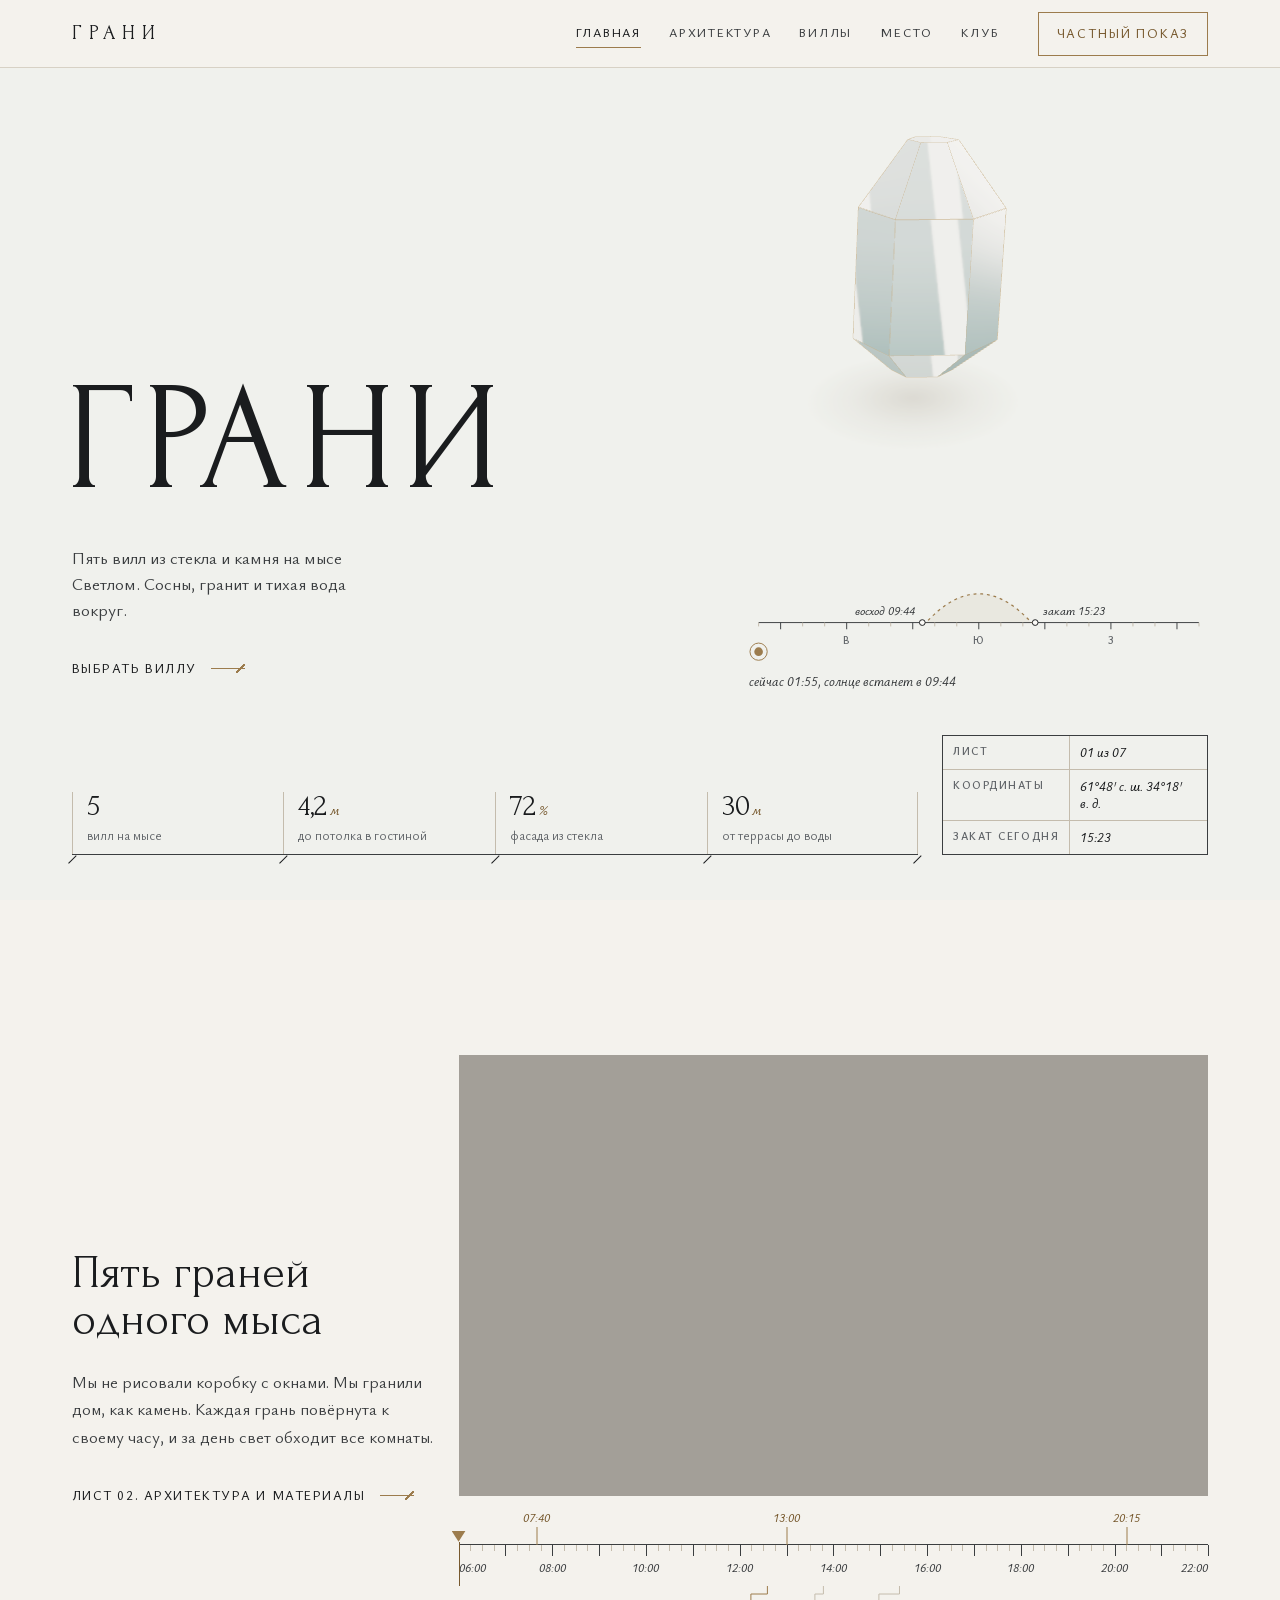
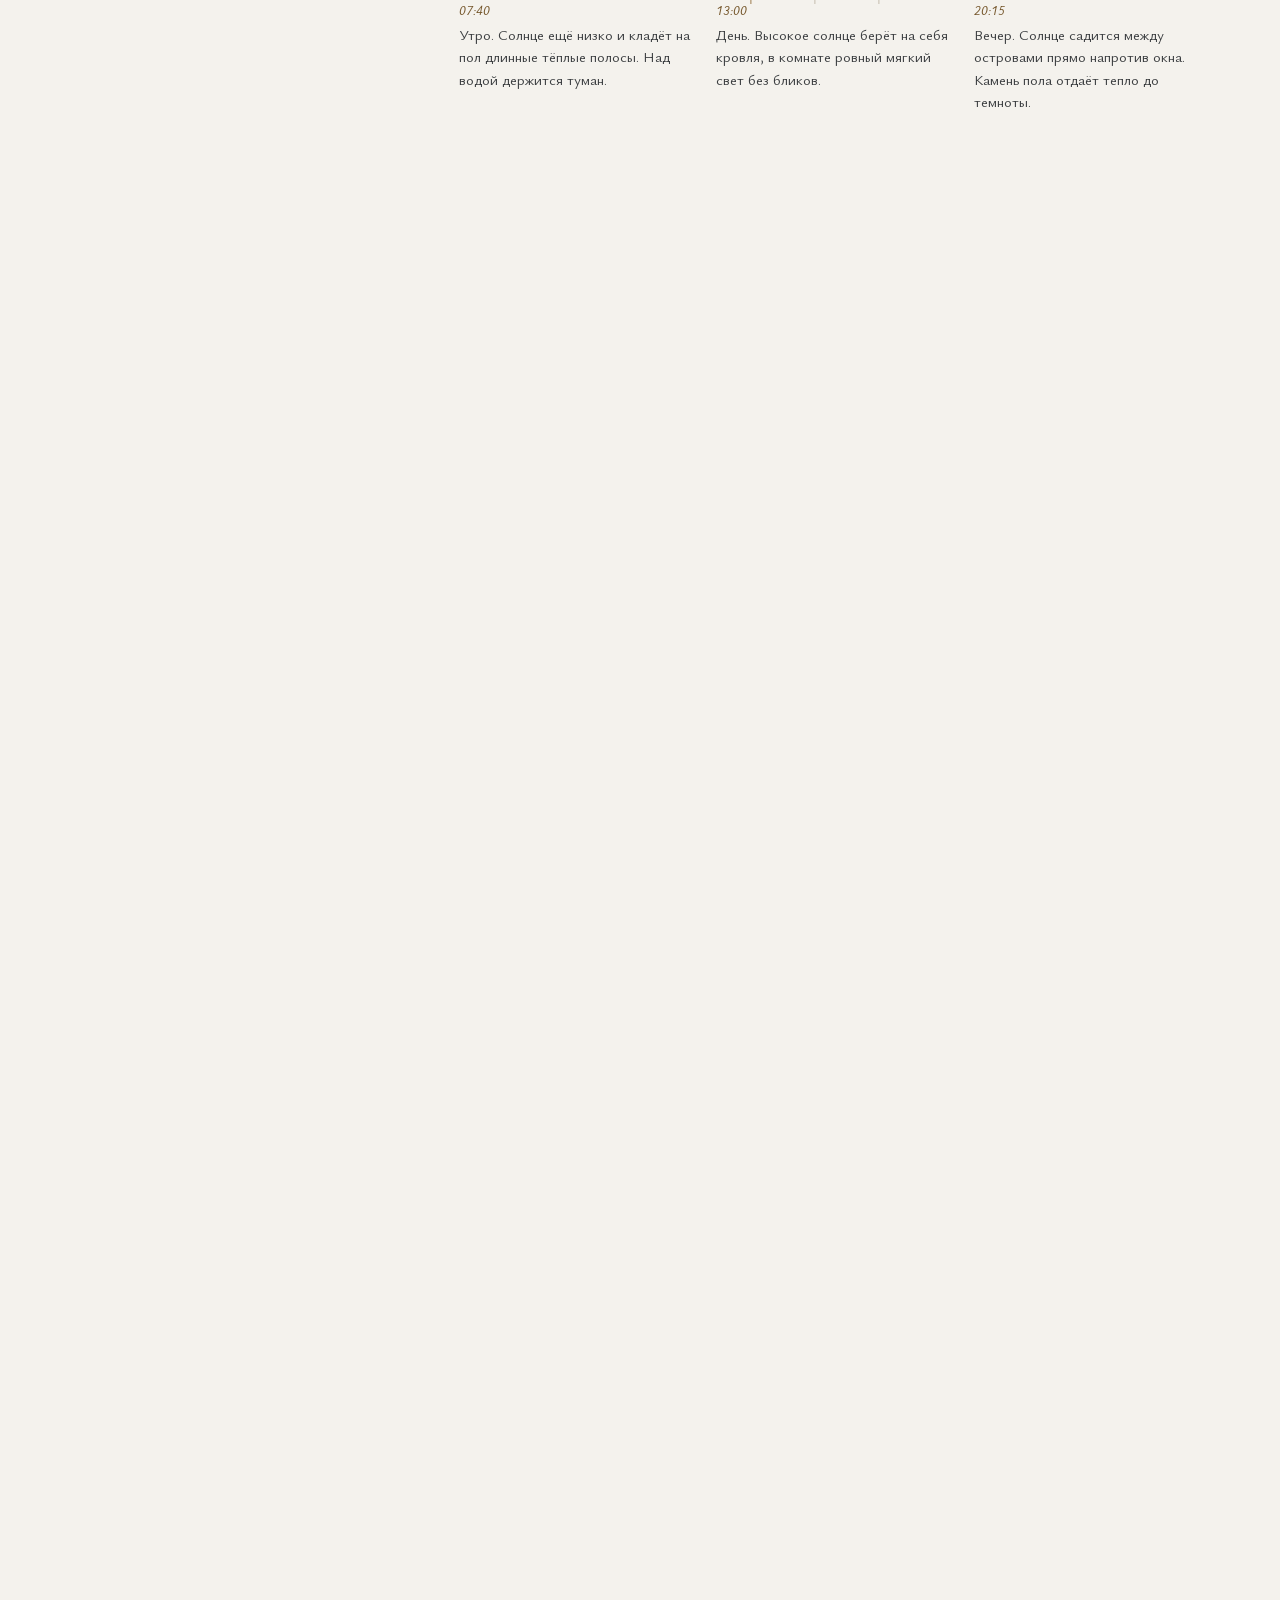
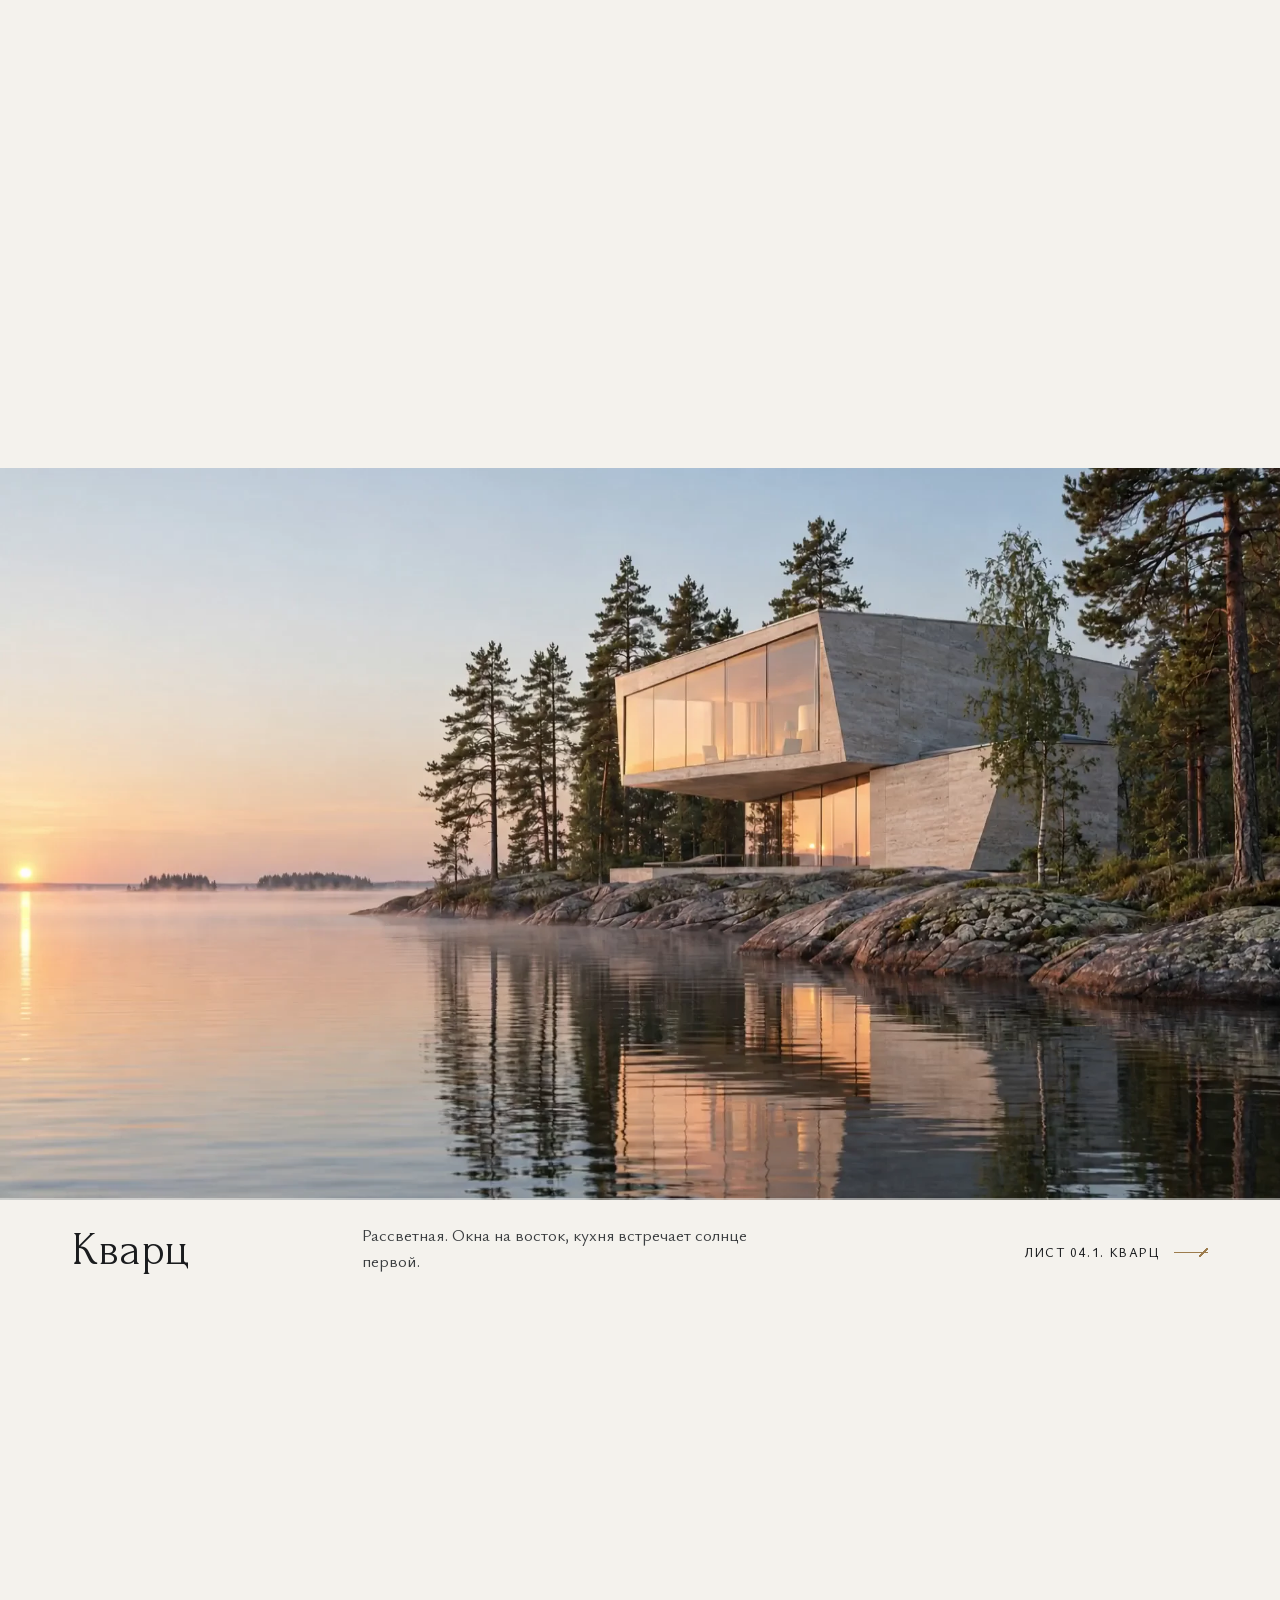
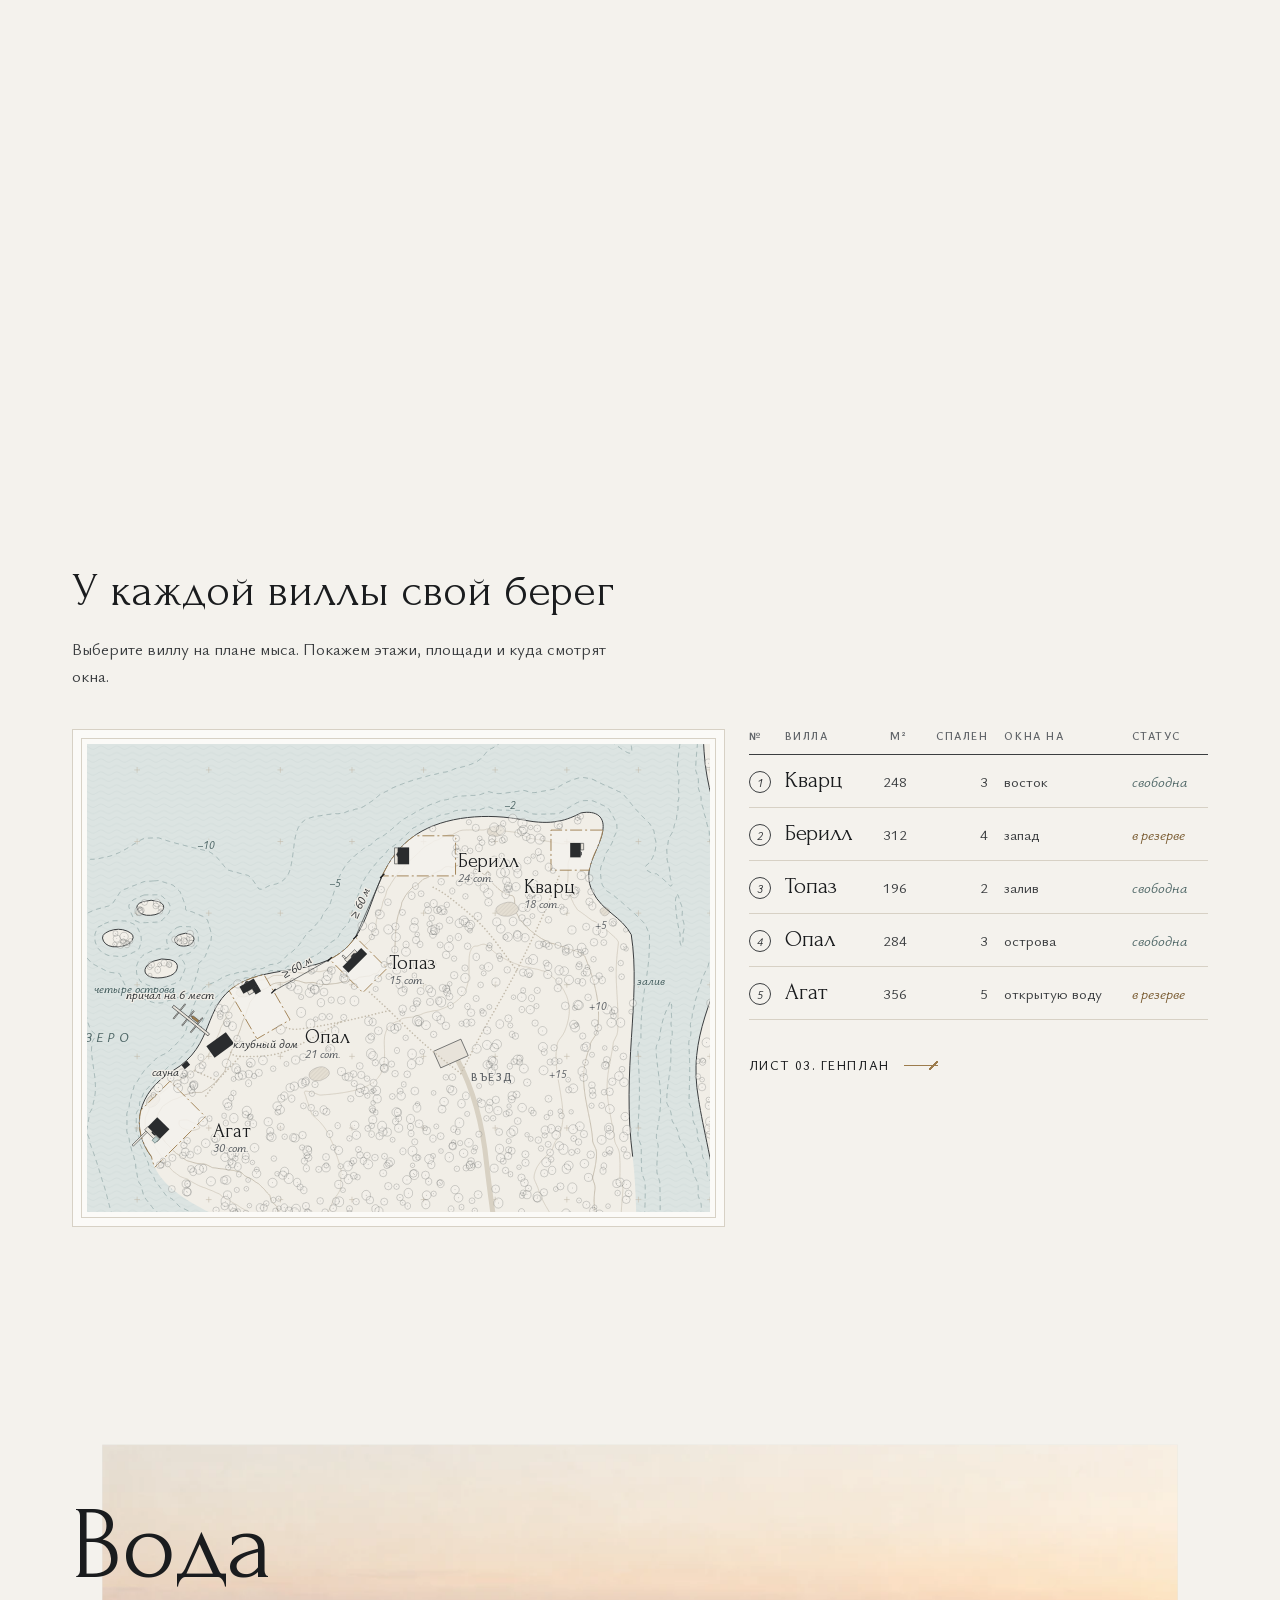
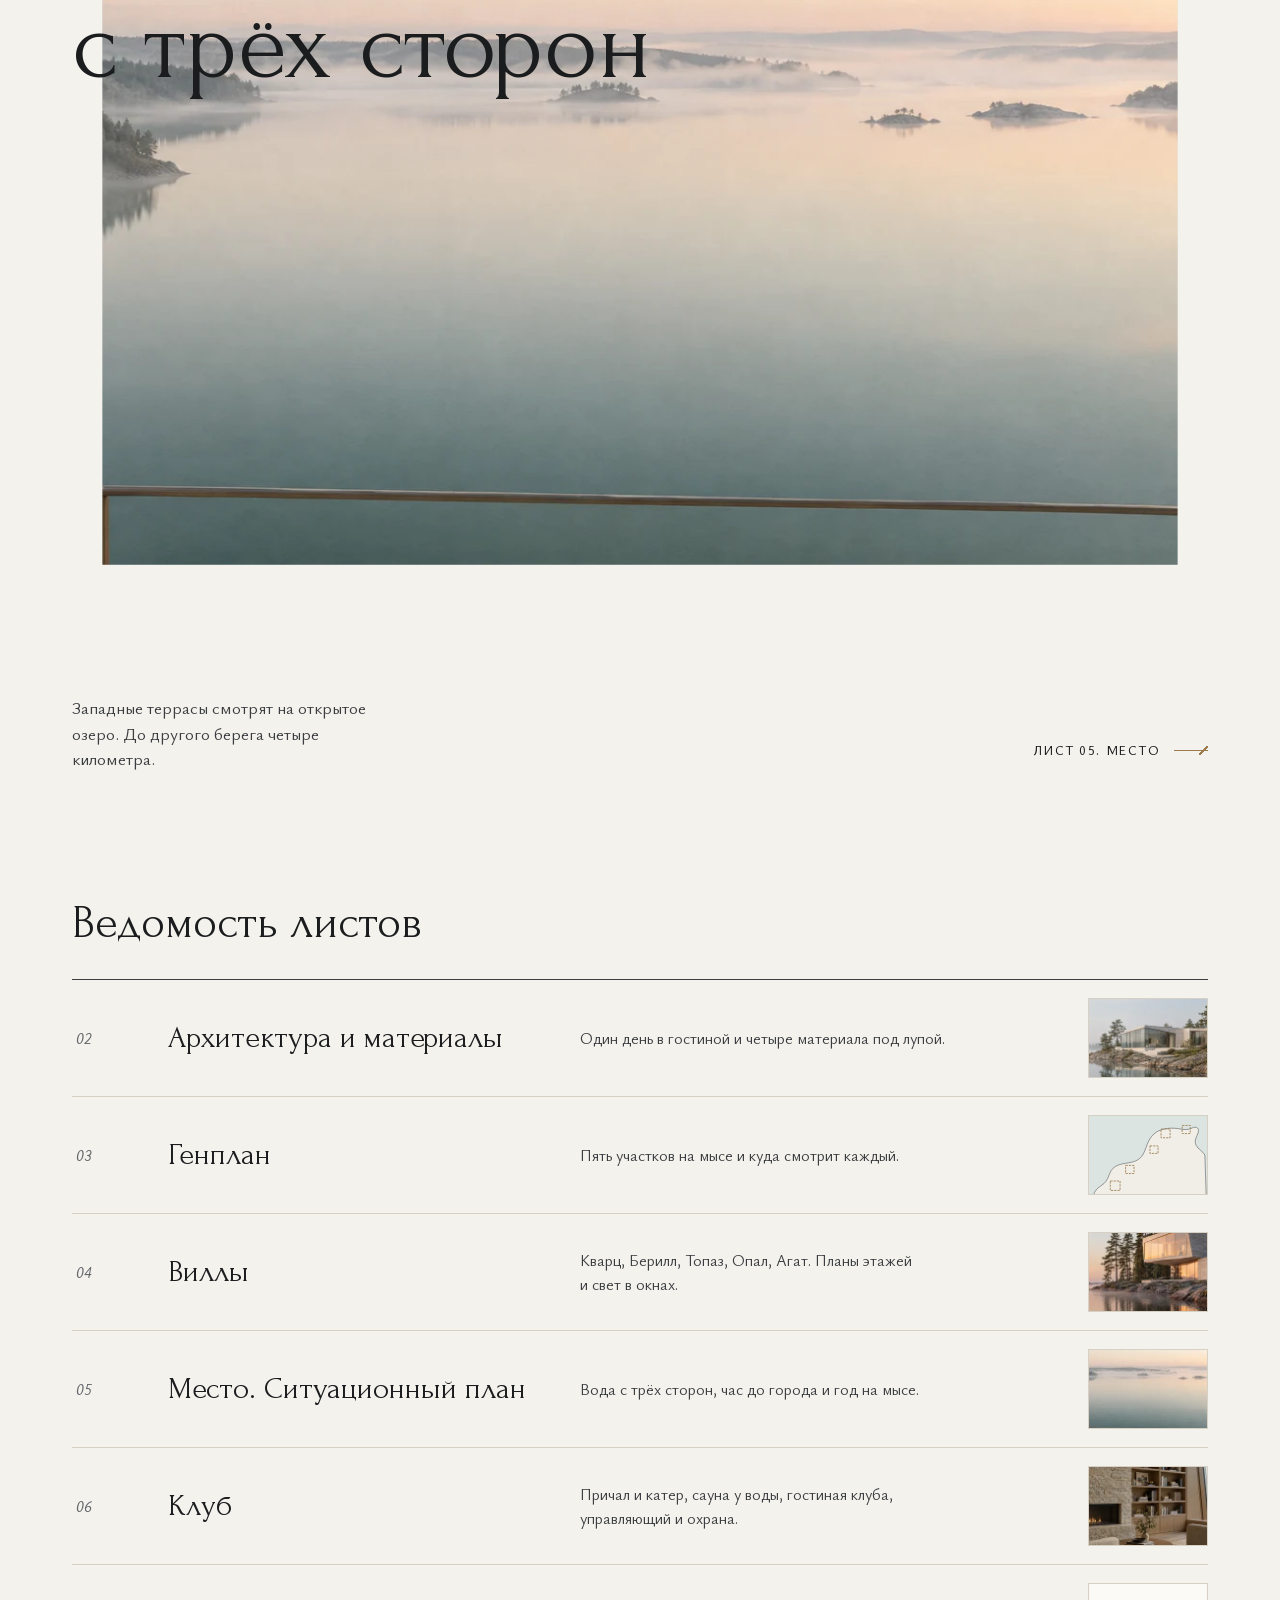
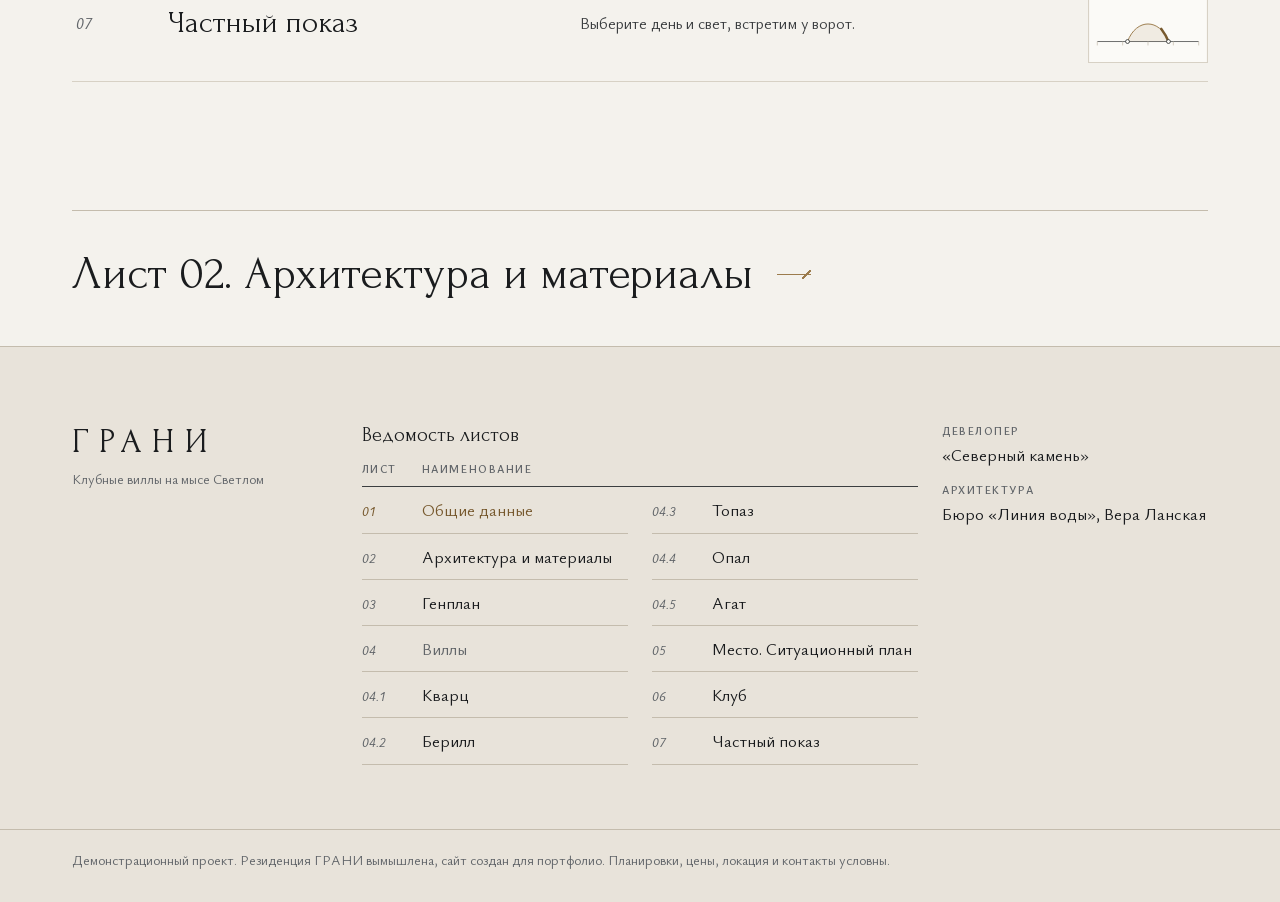
==== index.html @ 64ecadc9 "ГРАНИ v2: демо-сайт для портфолио Co-Authored-By: Claude Opus 5.5 <noreply@anthropic.com>" ====
<!doctype html>
<html lang="ru">
<head>
<meta charset="utf-8">
<meta name="viewport" content="width=device-width, initial-scale=1">
<title>ГРАНИ · клубные виллы у воды</title>
<meta name="description" content="ГРАНИ. Пять вилл из стекла и камня на мысе Светлом. Демо-проект для портфолио.">
<meta name="theme-color" content="#F4F2ED">
<link rel="icon" href="data:image/svg+xml,%3Csvg xmlns='http://www.w3.org/2000/svg' viewBox='0 0 32 32'%3E%3Crect width='32' height='32' fill='%23F4F2ED'/%3E%3Cpath d='M16 4 27 12 23 27H9L5 12z' fill='none' stroke='%239C7C4D' stroke-width='1.6'/%3E%3Cpath d='M5 12h22M16 4 12 12l4 15 4-15z' fill='none' stroke='%239C7C4D' stroke-width='1'/%3E%3C/svg%3E">
<link rel="preload" href="assets/fonts/forum-cyr.woff2" as="font" type="font/woff2" crossorigin>
<link rel="preload" href="assets/fonts/ysabeau-cyr.woff2" as="font" type="font/woff2" crossorigin>
<link rel="stylesheet" href="assets/css/base.css">
<link rel="stylesheet" href="assets/css/pages/villy-genplan.css">
<link rel="stylesheet" href="assets/css/pages/glavnaya.css">
<link rel="stylesheet" href="assets/css/pages/svet.css">
<script src="assets/js/head.js"></script>
<script type="importmap">{"imports":{"three":"./assets/js/three.module.min.js"}}</script>
</head>
<body data-page="glavnaya">

<div class="veil" aria-hidden="true"><div class="veil__word"><span>Г</span><span>Р</span><span>А</span><span>Н</span><span>И</span></div><div class="veil__bar"><i></i></div></div>

<canvas id="gem" class="gem" aria-hidden="true"></canvas>
<header class="hdr">
  <a class="hdr__logo" href="index.html" aria-label="ГРАНИ, на главную">ГРАНИ</a>
  <nav class="hdr__nav" aria-label="Разделы">
    <a href="index.html" aria-current="page">Главная<i class="hdr__mark" aria-hidden="true"></i></a>
    <a href="arhitektura.html">Архитектура</a>
    <a href="villy.html">Виллы</a>
    <a href="mesto.html">Место</a>
    <a href="klub.html">Клуб</a>
  </nav>
  <a class="btn btn--line hdr__cta" href="pokaz.html">Частный показ</a>
  <button class="hdr__burger" id="burger" type="button" aria-label="Открыть меню" aria-expanded="false" aria-controls="curtain"><i></i><i></i></button>
</header>

<div class="curtain" id="curtain" hidden>
  <nav aria-label="Листы альбома">
    <ol class="curtain__list">
      <li><a href="index.html" aria-current="page"><i>01</i>Главная</a></li>
      <li><a href="arhitektura.html"><i>02</i>Архитектура</a></li>
      <li><a href="villy.html"><i>03</i>Виллы</a>
        <div class="curtain__villas"><a href="villa.html?v=kvarc"><i>04.1</i>Кварц</a><a href="villa.html?v=berill"><i>04.2</i>Берилл</a><a href="villa.html?v=topaz"><i>04.3</i>Топаз</a><a href="villa.html?v=opal"><i>04.4</i>Опал</a><a href="villa.html?v=agat"><i>04.5</i>Агат</a></div>
      </li>
      <li><a href="mesto.html"><i>05</i>Место</a></li>
      <li><a href="klub.html"><i>06</i>Клуб</a></li>
      <li><a href="pokaz.html"><i>07</i>Частный показ</a></li>
    </ol>
  </nav>
  <p class="curtain__foot cap">Мыс Светлый · показы по записи</p>
</div>

<main id="top">
<!-- Экран 1. Живой первый экран (DIZAJN 3.1): «ГРАНИ», кристалл, дуга солнца на сегодня -->
<section class="hero" id="hero">
  <div class="wrap grid hero__grid">
    <div class="hero__text">
      <h1 class="brand hero__title"><span class="lm"><span>ГРАНИ</span></span></h1>
      <p class="lead hero__lead">Пять вилл из стекла и камня на мысе Светлом. Сосны, гранит и&nbsp;тихая вода вокруг.</p>
      <a class="tick-link hero__cta" href="villy.html">Выбрать виллу</a>
    </div>
    <!-- дуга солнца над мысом сегодня: по горизонтали азимут, точка солнца сейчас, раз в минуту -->
    <figure class="sunarc" id="sunArc">
      <svg class="sunarc__svg" id="sunArcSvg" viewBox="0 0 480 150" role="img" aria-labelledby="sunArcNow"></svg>
      <figcaption class="sunarc__now" id="sunArcNow">&nbsp;</figcaption>
    </figure>
  </div>
  <div class="wrap grid hero__foot">
    <dl class="chain hero__chain">
      <div><dt>вилл на мысе</dt><dd>5</dd></div>
      <div><dt>до потолка в гостиной</dt><dd>4,2<i>м</i></dd></div>
      <div><dt>фасада из стекла</dt><dd>72<i>%</i></dd></div>
      <div><dt>от террасы до воды</dt><dd>30<i>м</i></dd></div>
    </dl>
    <dl class="stamp"><div><dt>Лист</dt><dd>01 из 07</dd></div><div><dt>Координаты</dt><dd>61°48′ с.&nbsp;ш. 34°18′ в.&nbsp;д.</dd></div><div><dt>Закат сегодня</dt><dd id="stampSet">&nbsp;</dd></div></dl>
  </div>
</section>

<!-- Экран 2. Свет по часам: одна гостиная в трёх светах, час идёт по прокрутке (на телефоне шкалу тянут пальцем) -->
<section class="light" id="svet">
  <div class="light__pin">
    <div class="wrap grid light__grid">
      <div class="light__head">
        <h2 class="d2">Пять граней одного мыса</h2>
        <p class="txt">Мы не рисовали коробку с окнами. Мы гранили дом, как камень. Каждая грань повёрнута к своему часу, и за день свет обходит все комнаты.</p>
        <a class="tick-link light__link" href="arhitektura.html">Лист 02. Архитектура и материалы</a>
      </div>
      <div class="light__stage">
        <div class="light__frame" id="lFrame">
          <picture><source media="(max-width: 760px)" srcset="assets/img/arhitektura/time-utro-m.webp" width="880" height="1100"><img src="assets/img/arhitektura/time-utro.webp" width="1920" height="1270" alt="Гостиная со стеклом во всю стену, за окном озеро и острова" loading="lazy" decoding="async"></picture>
          <picture><source media="(max-width: 760px)" srcset="assets/img/arhitektura/time-den-m.webp" width="880" height="1100"><img id="lDen" src="assets/img/arhitektura/time-den.webp" width="1920" height="1270" alt="" loading="lazy" decoding="async"></picture>
          <picture><source media="(max-width: 760px)" srcset="assets/img/arhitektura/time-vecher-m.webp" width="880" height="1100"><img id="lVecher" src="assets/img/arhitektura/time-vecher.webp" width="1920" height="1270" alt="" loading="lazy" decoding="async"></picture>
        </div>
        <div class="tl__scale light__scale" id="lScale">
          <div class="tl__ticks" id="lTicks" aria-hidden="true"></div>
          <div class="tl__thumb" id="lThumb" aria-label="Время суток" aria-valuemin="360" aria-valuemax="1320" aria-valuenow="460" aria-valuetext="07:40, утро"><i></i></div>
        </div>
        <svg class="light__leads" id="lLeads" aria-hidden="true"></svg>
        <ol class="light__hours" id="lHours" aria-label="Свет в течение дня">
          <li class="is-on"><b>07:40</b><span>Утро. Солнце ещё низко и&nbsp;кладёт на пол длинные тёплые полосы. Над водой держится туман.</span></li>
          <li><b>13:00</b><span>День. Высокое солнце берёт на себя кровля, в&nbsp;комнате ровный мягкий свет без бликов.</span></li>
          <li><b>20:15</b><span>Вечер. Солнце садится между островами прямо напротив окна. Камень пола отдаёт тепло до темноты.</span></li>
        </ol>
      </div>
    </div>
  </div>
</section>

<!-- Пролёт: с воды внутрь виллы «Кварц», видео перематывается прокруткой -->
<section class="fly" id="prolet">
  <div class="fly__pin">
    <div class="fly__frame">
      <video class="fly__video" id="flyV" muted playsinline preload="none" disablepictureinpicture aria-label="Вилла «Кварц» на рассвете. Камера подлетает с воды и входит в кухню-столовую" data-src="assets/video/prolet.mp4" data-src-m="assets/video/prolet-m.mp4" data-poster="assets/video/prolet-poster.webp" data-poster-m="assets/video/prolet-poster-m.webp"></video>
      <div class="fly__bar" aria-hidden="true"><i id="flyBar"></i></div>
    </div>
    <div class="wrap grid fly__cap">
      <h2 class="d2 fly__name">Кварц</h2>
      <p class="lead fly__line">Рассветная. Окна на&nbsp;восток, кухня встречает солнце первой.</p>
      <a class="tick-link fly__link" href="villa.html?v=kvarc">Лист 04.1. Кварц</a>
    </div>
  </div>
</section>

<!-- Экран 3. Генплан в лёгком режиме и экспликация вилл -->
<section class="sec wrap" id="genplan">
  <div class="sec__head">
    <h2 class="d2">У&nbsp;каждой виллы свой берег</h2>
    <p class="txt">Выберите виллу на плане мыса. Покажем этажи, площади и&nbsp;куда смотрят окна.</p>
  </div>
  <div class="grid gpl">
    <div class="gpl__map sheet"><svg id="gplSvg" aria-label="Генплан мыса Светлого"></svg></div>
    <div class="gpl__tbl">
      <table class="expl" id="expl">
        <thead><tr><th scope="col">№</th><th scope="col">Вилла</th><th scope="col" class="r">м²</th><th scope="col" class="r">Спален</th><th scope="col">Окна на</th><th scope="col">Статус</th></tr></thead>
        <tbody></tbody>
      </table>
      <a class="tick-link gpl__link" href="villy.html">Лист 03. Генплан</a>
    </div>
  </div>
</section>

<!-- Экран 4. Вода с трёх сторон: видео тумана из v1 со сценой открытия -->
<section class="view" id="voda">
  <div class="view__stage">
    <div class="view__media" id="viewMedia">
      <video id="mist" muted playsinline loop preload="none" data-poster="assets/img/view.webp" data-poster-m="assets/img/view-m.webp" data-src="assets/video/mist.mp4" data-src-m="assets/video/mist-m.mp4" aria-hidden="true"></video>
    </div>
    <div class="view__text wrap">
      <h2 class="view__title"><span class="lm"><span>Вода</span></span><span class="lm"><span>с&nbsp;трёх сторон</span></span></h2>
    </div>
  </div>
  <div class="wrap view__foot">
    <p class="lead">Западные террасы смотрят на открытое озеро. До другого берега четыре километра.</p>
    <a class="tick-link" href="mesto.html">Лист 05. Место</a>
  </div>
</section>

<!-- Экран 5. Ведомость листов крупно: строка и миниатюра ключевой картинки листа -->
<section class="sec wrap" id="listy">
  <h2 class="d2 listy__h">Ведомость листов</h2>
  <ol class="ledger">
    <li><a href="arhitektura.html"><i>02</i><span class="ledger__name">Архитектура и материалы</span><span class="ledger__line">Один день в гостиной и&nbsp;четыре материала под лупой.</span><img class="ledger__img" src="assets/img/glavnaya/list-02.webp" width="240" height="160" alt="" loading="lazy" decoding="async"></a></li>
    <li><a href="villy.html"><i>03</i><span class="ledger__name">Генплан</span><span class="ledger__line">Пять участков на мысе и&nbsp;куда смотрит каждый.</span>
      <svg class="ledger__img ledger__svg" viewBox="80 90 720 480" aria-hidden="true"><rect x="0" y="0" width="900" height="700" fill="#DCE4E2"/><path d="M800 640H120c-30-40-20-90 30-120 60-36 40-90 90-120 50-30 120-10 160-60 34-42 30-110 90-150 40-26 100-30 150-20 40 8 60 0 80-10 22-4 34 6 30 26-6 30-30 52-14 84 14 28 40 34 54 60L800 640z" fill="#F1EEE7" stroke="#3B3E40" stroke-width="3"/><g fill="none" stroke="#9C7C4D" stroke-width="5" stroke-dasharray="14 6"><rect x="650" y="148" width="50" height="50"/><rect x="520" y="170" width="56" height="54"/><rect x="452" y="274" width="50" height="46"/><rect x="302" y="394" width="52" height="50"/><rect x="208" y="490" width="60" height="58"/></g></svg></a></li>
    <li><a href="villa.html?v=kvarc"><i>04</i><span class="ledger__name">Виллы</span><span class="ledger__line">Кварц, Берилл, Топаз, Опал, Агат. Планы этажей и&nbsp;свет в&nbsp;окнах.</span><img class="ledger__img" src="assets/img/glavnaya/list-04.webp" width="240" height="160" alt="" loading="lazy" decoding="async"></a></li>
    <li><a href="mesto.html"><i>05</i><span class="ledger__name">Место. Ситуационный план</span><span class="ledger__line">Вода с&nbsp;трёх сторон, час до города и&nbsp;год на мысе.</span><img class="ledger__img" src="assets/img/glavnaya/list-05.webp" width="240" height="160" alt="" loading="lazy" decoding="async"></a></li>
    <li><a href="klub.html"><i>06</i><span class="ledger__name">Клуб</span><span class="ledger__line">Причал и&nbsp;катер, сауна у&nbsp;воды, гостиная клуба, управляющий и&nbsp;охрана.</span><img class="ledger__img" src="assets/img/glavnaya/list-06.webp" width="240" height="160" alt="" loading="lazy" decoding="async"></a></li>
    <li><a href="pokaz.html"><i>07</i><span class="ledger__name">Частный показ</span><span class="ledger__line">Выберите день и&nbsp;свет, встретим у&nbsp;ворот.</span>
      <svg class="ledger__img ledger__svg" viewBox="0 0 240 160" aria-hidden="true"><rect width="240" height="160" fill="#FBFAF7"/><line x1="16" y1="118" x2="224" y2="118" stroke="#3B3E40" stroke-width="1.5"/><path d="M78 118C96 70 144 70 162 118" fill="rgba(156,124,77,.12)" stroke="#9C7C4D" stroke-width="2"/><path d="M147 92C153 100 158 108 162 118" fill="none" stroke="#77592E" stroke-width="5" stroke-linecap="round"/><g fill="#FBFAF7" stroke="#1A1C1E" stroke-width="1.5"><circle cx="78" cy="118" r="4"/><circle cx="162" cy="118" r="4"/></g><g stroke="#C4BCAD" stroke-width="1.5"><line x1="16" y1="118" x2="16" y2="126"/><line x1="68" y1="118" x2="68" y2="126"/><line x1="120" y1="118" x2="120" y2="126"/><line x1="172" y1="118" x2="172" y2="126"/><line x1="224" y1="118" x2="224" y2="126"/></g></svg></a></li>
  </ol>
</section>

<nav class="next wrap" aria-label="Следующий лист"><a href="arhitektura.html"><span class="d2">Лист 02. Архитектура и материалы</span></a></nav>
</main>

<footer class="foot">
  <div class="wrap grid foot__grid">
    <div class="foot__brand">
      <p class="foot__logo">ГРАНИ</p>
      <p class="cap">Клубные виллы на мысе Светлом</p>
    </div>
    <nav class="foot__vedom" aria-labelledby="vedom-h">
      <h2 class="foot__h" id="vedom-h">Ведомость листов</h2>
      <p class="vedom__head tech" aria-hidden="true"><span>Лист</span><span>Наименование</span></p>
      <ol class="vedom">
        <li><a href="index.html" aria-current="page"><i>01</i>Общие данные</a></li>
        <li><a href="arhitektura.html"><i>02</i>Архитектура и материалы</a></li>
        <li><a href="villy.html"><i>03</i>Генплан</a></li>
        <li class="vedom__grp"><span><i>04</i>Виллы</span></li>
        <li><a href="villa.html?v=kvarc"><i>04.1</i>Кварц</a></li>
        <li><a href="villa.html?v=berill"><i>04.2</i>Берилл</a></li>
        <li><a href="villa.html?v=topaz"><i>04.3</i>Топаз</a></li>
        <li><a href="villa.html?v=opal"><i>04.4</i>Опал</a></li>
        <li><a href="villa.html?v=agat"><i>04.5</i>Агат</a></li>
        <li><a href="mesto.html"><i>05</i>Место. Ситуационный план</a></li>
        <li><a href="klub.html"><i>06</i>Клуб</a></li>
        <li><a href="pokaz.html"><i>07</i>Частный показ</a></li>
      </ol>
    </nav>
    <dl class="foot__who">
      <div><dt>Девелопер</dt><dd>«Северный камень»</dd></div>
      <div><dt>Архитектура</dt><dd>Бюро «Линия воды», Вера Ланская</dd></div>
    </dl>
  </div>
  <p class="wrap foot__demo cap">Демонстрационный проект. Резиденция ГРАНИ вымышлена, сайт создан для портфолио. Планировки, цены, локация и контакты условны.</p>
</footer>

<script src="assets/js/gsap.min.js" defer></script>
<script src="assets/js/ScrollTrigger.min.js" defer></script>
<script src="assets/js/lenis.min.js" defer></script>
<script type="module" src="assets/js/pages/glavnaya.js"></script>
</body>
</html>
---- assets/css/base.css ----
/* ГРАНИ v2 — общая система всех страниц. Подключается первой, до стилей страницы.
   Разделы: 1 шрифты и токены · 2 база и сетка · 3 типографика · 4 детали чертежа ·
   5 кнопки и ссылки · 6 шапка · 7 шторка · 8 первый экран листа, разделы, заглушки ·
   9 следующий лист · 10 подвал · 11 прелоадер · 12 переход «Грань» · 13 телефон · 14 reduced-motion.
   Стили конкретной страницы живут в assets/css/pages/<страница>.css, сюда не кладутся. */

/* ---------- 1. шрифты и токены ---------- */
@font-face{font-family:"Forum";src:url(../fonts/forum-cyr.woff2) format("woff2");font-display:swap;unicode-range:U+0301,U+0400-045F,U+0490-0491,U+04B0-04B1,U+2116}
@font-face{font-family:"Forum";src:url(../fonts/forum-lat.woff2) format("woff2");font-display:swap;unicode-range:U+0000-00FF,U+0131,U+0152-0153,U+02BB-02BC,U+02C6,U+02DA,U+02DC,U+0304,U+0308,U+0329,U+2000-206F,U+20AC,U+2122,U+2191,U+2193,U+2212,U+2215,U+FEFF,U+FFFD}
@font-face{font-family:"Ysabeau";src:url(../fonts/ysabeau-cyr.woff2) format("woff2");font-weight:300 700;font-display:swap;unicode-range:U+0301,U+0400-045F,U+0490-0491,U+04B0-04B1,U+2116}
@font-face{font-family:"Ysabeau";src:url(../fonts/ysabeau-lat.woff2) format("woff2");font-weight:300 700;font-display:swap;unicode-range:U+0000-00FF,U+0131,U+0152-0153,U+02BB-02BC,U+02C6,U+02DA,U+02DC,U+0304,U+0308,U+0329,U+2000-206F,U+20AC,U+2122,U+2191,U+2193,U+2212,U+2215,U+FEFF,U+FFFD}
@font-face{font-family:"Ysabeau";font-style:italic;src:url(../fonts/ysabeau-it-cyr.woff2) format("woff2");font-weight:300 700;font-display:swap;unicode-range:U+0301,U+0400-045F,U+0490-0491,U+04B0-04B1,U+2116}
@font-face{font-family:"Ysabeau";font-style:italic;src:url(../fonts/ysabeau-it-lat.woff2) format("woff2");font-weight:300 700;font-display:swap;unicode-range:U+0000-00FF,U+0131,U+0152-0153,U+2000-206F,U+2212,U+FEFF,U+FFFD}

:root{
  /* палитра v1 */
  --bg:#F4F2ED; --surface:#FBFAF7; --sand:#E8E3DA; --line:#D7D1C5; --line-2:#C4BCAD;
  --ink:#1A1C1E; --ink-2:#3B3E40; --muted:#62666A;
  --bronze:#9C7C4D; --bronze-ink:#77592E; --glass:#8FA6A6; --glass-ink:#4F6767;
  /* добавлено в v2 (DIZAJN 2.5) */
  --water:#DCE4E2; --water-2:#CBD8D5; --hatch-bg:#E4DED2; --poche:#2A2C2E;
  --furn:rgba(59,62,64,.42); --sel:rgba(156,124,77,.14); --pool:#BFD0CE;
  --ff-d:"Forum",Georgia,serif;
  --ff-t:"Ysabeau","Gill Sans",Optima,sans-serif;
  /* сетка (DIZAJN 2.3): 12 колонок, на телефоне 4 */
  --gut:clamp(20px,5.6vw,96px); --gap:24px; --max:1360px; --cols:12;
  --hdr:68px;
  --sec:clamp(120px,10vw,160px);
  /* движение (DIZAJN 2.7) */
  --ease-out:cubic-bezier(.16,1,.3,1); --ease-io:cubic-bezier(.65,0,.25,1);
  color-scheme:light;
}

/* ---------- 2. база и сетка ---------- */
*,*::before,*::after{box-sizing:border-box}
html{-webkit-text-size-adjust:100%;scrollbar-color:var(--line-2) var(--bg);font-synthesis:none}
html.lenis,html.lenis body{height:auto}
.lenis.lenis-smooth{scroll-behavior:auto!important}
.lenis.lenis-smooth [data-lenis-prevent]{overscroll-behavior:contain}
.lenis.lenis-stopped{overflow:hidden}
body{margin:0;background:var(--bg);color:var(--ink);font:400 17px/1.6 var(--ff-t);-webkit-font-smoothing:antialiased}
img,video,svg,canvas{display:block;max-width:100%}
img{height:auto}
a{color:inherit;text-decoration:none}
p,h1,h2,h3,h4,figure,dl,dd,ol,ul{margin:0}
h1,h2,h3,h4{font-weight:400}
ol,ul{padding:0;list-style:none}
button,input,select,textarea{font:inherit;color:inherit}
::selection{background:var(--bronze);color:var(--surface)}
:focus-visible{outline:1.5px solid var(--bronze);outline-offset:4px}
[hidden]{display:none!important}
.vh{position:absolute!important;width:1px;height:1px;overflow:hidden;clip-path:inset(50%);white-space:nowrap}
main{position:relative;z-index:1;display:block;padding-top:var(--hdr)}

.wrap{width:100%;max-width:calc(var(--max) + var(--gut)*2);margin-inline:auto;padding-inline:var(--gut)}
.grid{display:grid;grid-template-columns:repeat(var(--cols),minmax(0,1fr));column-gap:var(--gap)}

/* ---------- 3. типографика (DIZAJN 2.4) ----------
   Forum только заголовки и одиночные крупные числа. Столбцы цифр только Ysabeau.
   Капс (.tech, .btn) только в штампе, осях, меню, кнопках и шапках таблиц. */
.brand{font:400 clamp(4.5rem,12vw,11rem)/.82 var(--ff-d);letter-spacing:.06em;margin-left:-.04em}
.d1{font:400 clamp(3.4rem,7.4vw,7.25rem)/.88 var(--ff-d);letter-spacing:.015em;text-wrap:balance}
.d2{font:400 clamp(2.2rem,3.6vw,3.6rem)/1.02 var(--ff-d);text-wrap:balance}
.d3{font:400 clamp(1.45rem,1.9vw,1.9rem)/1.08 var(--ff-d)}
.num{font:400 clamp(2.6rem,3.8vw,3.6rem)/1 var(--ff-d)}
.num i,.unit{font:italic 500 max(.4em,12px)/1 var(--ff-t);color:var(--bronze-ink);margin-left:.18em}
.lead{font-size:clamp(1.08rem,1.25vw,1.22rem);line-height:1.5;color:var(--ink-2);max-width:36ch}
.txt{font-size:17px;line-height:1.6;color:var(--ink-2);max-width:60ch}
.cap{font-size:14px;line-height:1.45;color:var(--muted)}
.ann{font:italic 500 12px/1.2 var(--ff-t);letter-spacing:.02em;color:var(--ink-2)}
.tech{font:600 11px/1.3 var(--ff-t);letter-spacing:.14em;text-transform:uppercase;color:var(--muted)}
.lm{display:block;overflow:hidden;padding-bottom:.06em}
.lm>span{display:block}
/* статус виллы: черта 22px и курсив (DIZAJN 3.4) */
.status{display:inline-flex;align-items:center;gap:10px;font:italic 500 .95rem/1.2 var(--ff-t);color:var(--glass-ink)}
.status::before{content:"";width:22px;height:1px;background:currentColor}
.status--res{color:var(--bronze-ink)}

/* ---------- 4. детали чертежа (DIZAJN 2.2) ---------- */

/* Штамп, основная надпись листа: <dl class="stamp"><div><dt>Лист</dt><dd>02 из 07</dd></div>…</dl>
   Не больше трёх строк. Ключ техкапсом 11px, значение курсивом 13px. */
.stamp{display:grid;grid-template-columns:auto 1fr;border:1px solid var(--ink-2);min-width:0;align-self:end}
.stamp>div{display:contents}
.stamp dt,.stamp dd{padding:8px 10px;border-bottom:1px solid var(--line-2);min-width:0}
.stamp dt{font:600 11px/1.3 var(--ff-t);letter-spacing:.14em;text-transform:uppercase;color:var(--muted);border-right:1px solid var(--line-2);white-space:nowrap}
.stamp dd{font:italic 500 13px/1.3 var(--ff-t);color:var(--ink)}
.stamp>div:last-child>dt,.stamp>div:last-child>dd{border-bottom:0}

/* Засечка: косой штрих 45°, 11px, толщина 1.3px. Отдельно: <i class="tick"></i> */
.tick{display:inline-block;width:11px;height:1.3px;background:var(--ink);transform:rotate(-45deg);vertical-align:middle}

/* Размерная цепочка: линия 1px, засечки на каждой границе, цифры над линией,
   выносные линии 0.5px. <dl class="chain"><div><dt>площадь</dt><dd>248<i>м²</i></dd></div>…</dl>
   dt идёт первым по правилам HTML, наверх цифру ставит column-reverse. */
.chain{display:grid;grid-auto-flow:column;grid-auto-columns:minmax(0,1fr);border-bottom:1px solid var(--ink-2);position:relative}
.chain>div{position:relative;display:flex;flex-direction:column-reverse;justify-content:flex-end;padding:0 10px 10px 14px;border-left:.5px solid var(--line-2)}
.chain>div:last-child{border-right:.5px solid var(--line-2)}
.chain>div::before,.chain>div:last-child::after{content:"";position:absolute;bottom:-6px;left:-6px;width:11px;height:1.3px;background:var(--ink);transform:rotate(-45deg)}
.chain>div:last-child::after{left:auto;right:-6px}
.chain dd{font:400 clamp(1.7rem,2.3vw,2.3rem)/1 var(--ff-d)}
.chain dd i{font:italic 500 max(.5em,12px) var(--ff-t);margin-left:.18em;color:var(--bronze-ink)}
.chain dt{font-size:13px;line-height:1.3;color:var(--muted);margin-top:6px}

/* Оси: кружок Ø18 с цифрой (по горизонтали) или буквой (по вертикали; без Ё З Й О Х Ч Щ Ъ Ы Ь).
   В HTML: <span class="axis">А</span>. В SVG-чертеже: линия .ax-line, кружок .ax-dot, подпись .ax-txt */
.axis{display:inline-grid;place-items:center;width:18px;height:18px;border:1px solid var(--ink-2);border-radius:50%;font:italic 500 11px/1 var(--ff-t);color:var(--ink-2);background:var(--surface)}
.ax-line{fill:none;stroke:var(--line-2);stroke-width:.8px;stroke-dasharray:12 3 2 3;vector-effect:non-scaling-stroke}
.ax-dot{fill:var(--surface);stroke:var(--ink-2);stroke-width:1px;vector-effect:non-scaling-stroke}
.ax-txt{font:italic 500 11px var(--ff-t);fill:var(--ink-2);text-anchor:middle;dominant-baseline:central}

/* Линейка масштаба: чёрные и белые отрезки, длина отрезка в --w (единицах шкалы),
   подпись на правом конце из data-v. Пример 0–1–2–5 м:
   <div class="scale"><span class="scale__bar"><i style="--w:1" data-v="1"></i><i style="--w:1" data-v="2"></i><i style="--w:3" data-v="5 м"></i></span></div>
   Ширину всей линейки ставит чертёж (style="width:…px"), чтобы масштаб был правдой. */
.scale{display:inline-block;width:160px;padding-bottom:16px;font:italic 500 11px/1 var(--ff-t);color:var(--ink-2)}
.scale__bar{position:relative;display:flex;height:5px;border:1px solid var(--ink)}
.scale__bar::before{content:"0";position:absolute;left:0;top:calc(100% + 4px);transform:translateX(-50%)}
.scale__bar i{position:relative;flex:var(--w,1) 1 0}
.scale__bar i:nth-child(odd){background:var(--ink)}
.scale__bar i::after{content:attr(data-v);position:absolute;right:0;top:calc(100% + 5px);transform:translateX(50%);white-space:nowrap}

/* Север: залитая стрелка 8×14 и «С». Поворот виллы в --rot. <span class="north" style="--rot:12deg">С</span> */
.north{display:inline-flex;flex-direction:column;align-items:center;gap:3px;font:600 11px/1 var(--ff-t);letter-spacing:.14em;color:var(--ink-2)}
.north::before{content:"";width:8px;height:14px;background:var(--ink);clip-path:polygon(50% 0,100% 100%,50% 78%,0 100%);transform:rotate(var(--rot,0deg))}

/* Выноска: точка Ø5, линия под 45°, полка, текст над полкой. Ставится в точку объекта
   (left/top в процентах кадра). .leader--l уводит текст влево.
   <span class="leader" style="left:40%;top:52%"><span class="leader__t">травертин 40 мм</span></span> */
.leader{position:absolute;width:0;height:0;pointer-events:none;--len:34px}
.leader::before{content:"";position:absolute;left:-2.5px;top:-2.5px;width:5px;height:5px;border-radius:50%;background:var(--surface);border:1px solid var(--ink)}
.leader::after{content:"";position:absolute;left:0;top:0;width:calc(var(--len)*1.4142);height:1px;background:var(--ink);transform-origin:0 0;transform:rotate(-45deg)}
.leader__t{position:absolute;left:var(--len);bottom:var(--len);padding:0 2px 3px;border-bottom:1px solid var(--ink);white-space:nowrap;font:italic 500 12px/1.2 var(--ff-t);color:var(--ink)}
.leader--l::after{transform:rotate(-135deg)}
.leader--l .leader__t{left:auto;right:var(--len)}

/* Лист чертежа: панель, рамка и вторая рамка внутри с отступом 8px, поля 22px. Только для чертежей. */
.sheet{position:relative;background:var(--surface);border:1px solid var(--line);padding:30px}
.sheet::before{content:"";position:absolute;inset:8px;border:1px solid var(--line);pointer-events:none}

/* ---------- 5. кнопки и ссылки ---------- */
.btn{display:inline-flex;align-items:center;justify-content:center;gap:10px;min-height:44px;padding:0 22px;font:500 13px/1 var(--ff-t);letter-spacing:.14em;text-transform:uppercase;border-radius:0;cursor:pointer;transition:background-color .3s var(--ease-out),color .3s var(--ease-out),border-color .3s}
.btn--line{border:1px solid var(--bronze);color:var(--bronze-ink);background:transparent}
.btn--line:hover{background:var(--bronze);color:var(--surface)}
.btn--solid{border:1px solid var(--ink);background:var(--ink);color:var(--bg);min-height:54px;padding:0 34px}
.btn--solid:hover{background:var(--bronze-ink);border-color:var(--bronze-ink)}
/* Ссылка-действие кончается засечкой (линия 34px и штрих 45°), не стрелкой */
.tick-link{display:inline-flex;align-items:center;gap:14px;min-height:44px;font:500 13px/1 var(--ff-t);letter-spacing:.12em;text-transform:uppercase;color:var(--ink)}
.tick-link::after{content:"";flex:none;width:34px;height:9px;transition:transform .35s var(--ease-out);
  background:linear-gradient(var(--bronze),var(--bronze)) left center/100% 1px no-repeat,
             linear-gradient(-45deg,transparent 44%,var(--bronze) 44% 58%,transparent 58%) right center/9px 9px no-repeat}
.tick-link:hover::after{transform:translateX(6px)}

/* ---------- 6. шапка (DIZAJN 3 «Общее»): 68px, сплошная, линия снизу ----------
   Активный пункт: aria-current="page" и внутри него <i class="hdr__mark"></i>, черта,
   которая при переходе перетекает к новому пункту (view-transition-name: navmark). */
.hdr{position:fixed;inset:0 0 auto;z-index:50;height:var(--hdr);display:flex;align-items:center;gap:clamp(20px,3vw,48px);padding-inline:var(--gut);background:var(--bg);border-bottom:1px solid var(--line);view-transition-name:hdr}
.hdr__logo{font:400 1.3rem/1 var(--ff-d);letter-spacing:.34em;margin-right:auto;padding-block:12px}
.hdr__nav{display:flex;gap:clamp(18px,2.2vw,34px)}
.hdr__nav a{position:relative;padding:8px 0;font:500 .78rem/1 var(--ff-t);letter-spacing:.14em;text-transform:uppercase;color:var(--ink-2)}
.hdr__nav a::after{content:"";position:absolute;left:0;right:0;bottom:0;height:1px;background:var(--line-2);transform:scaleX(0);transform-origin:right;transition:transform .3s var(--ease-out)}
.hdr__nav a:hover::after{transform:scaleX(1);transform-origin:left}
.hdr__nav a[aria-current="page"]{color:var(--ink)}
.hdr__nav a[aria-current="page"]::after{display:none}
.hdr__mark{position:absolute;left:0;right:0;bottom:0;height:1px;background:var(--bronze);view-transition-name:navmark}
.hdr__cta{padding:0 18px}
.hdr__burger{display:none;position:relative;width:44px;height:44px;margin-right:-10px;border:0;background:none;padding:0;cursor:pointer}
.hdr__burger i{position:absolute;left:10px;right:10px;height:1px;background:var(--ink);transition:transform .4s var(--ease-out),top .4s var(--ease-out)}
.hdr__burger i:first-child{top:18px}.hdr__burger i:last-child{top:26px}
.hdr__burger[aria-expanded="true"] i:first-child{top:22px;transform:rotate(35deg)}
.hdr__burger[aria-expanded="true"] i:last-child{top:22px;transform:rotate(-35deg)}

/* ---------- 7. шторка меню: ведомость листов крупно, номера курсивом слева ---------- */
.curtain{position:fixed;inset:var(--hdr) 0 0;z-index:45;overflow-y:auto;overscroll-behavior:contain;background:var(--bg);padding:24px var(--gut) 32px;display:flex;flex-direction:column;clip-path:inset(0 0 100% 0);transition:clip-path .6s var(--ease-io)}
.curtain.is-open{clip-path:inset(0)}
.curtain__list>li{border-bottom:1px solid var(--line)}
.curtain__list a{display:flex;align-items:baseline;gap:16px;min-height:44px}
.curtain__list>li>a{padding:10px 0;font:400 clamp(2rem,8.5vw,2.8rem)/1.1 var(--ff-d)}
.curtain__list i{flex:none;width:2.6em;font:italic 500 13px/1 var(--ff-t);color:var(--muted)}
.curtain__list a[aria-current="page"]{color:var(--bronze-ink)}
.curtain__villas{display:flex;flex-wrap:wrap;column-gap:22px;padding:0 0 12px calc(2.6*13px + 16px)}
.curtain__villas a{font:400 1.25rem/1 var(--ff-d);gap:8px;min-height:40px;align-items:center}
.curtain__villas i{width:auto}
.curtain__foot{margin-top:auto;padding-top:28px}

/* ---------- 8. первый экран листа, разделы, заглушки ----------
   Табличка листа: заголовок D1, лид, штамп. Расклад по колонкам страница может переопределить. */
.plate{padding-top:clamp(48px,6vw,88px)}
.plate__top{align-items:end;row-gap:28px}
.plate__title{grid-column:1/10}
.plate__lead{grid-column:1/7}
.plate .stamp{grid-column:10/13;grid-row:1/3}
.plate .chain{margin-top:36px}
.sec{padding-top:var(--sec)}
.sec__head{display:grid;gap:20px;margin-bottom:40px}
/* Заглушка каркаса: место, которое наполнит другая роль. Перед сдачей их не должно остаться:
   grep -c 'class="stub' *.html → 0 в каждом файле. */
.stub{display:grid;place-items:center;min-height:var(--stub-h,200px);padding:24px;border:1px dashed var(--line-2);color:var(--muted);font:italic 500 13px/1.45 var(--ff-t);text-align:center}
.stub+.stub{margin-top:var(--gap)}
.plate>.stub{margin-block:clamp(28px,3vw,40px)}

/* ---------- 9. ссылка на следующий лист: D2 «Лист 03. Генплан» и засечка ---------- */
.next{margin-top:var(--sec)}
.next a{display:flex;align-items:center;gap:24px;padding:40px 0 48px;border-top:1px solid var(--line-2)}
.next a::after{content:"";flex:none;width:34px;height:9px;transition:transform .35s var(--ease-out);
  background:linear-gradient(var(--bronze),var(--bronze)) left center/100% 1px no-repeat,
             linear-gradient(-45deg,transparent 44%,var(--bronze) 44% 58%,transparent 58%) right center/9px 9px no-repeat}
.next a:hover::after{transform:translateX(8px)}
.next a:hover .d2{color:var(--bronze-ink)}
.next .d2{transition:color .3s}

/* ---------- 10. подвал: бренд, ведомость листов (это и есть навигация), авторы, строка демо ---------- */
.foot{position:relative;z-index:1;background:var(--sand);border-top:1px solid var(--line-2);padding:clamp(56px,6vw,88px) 0 32px}
.foot__grid{row-gap:40px}
.foot__brand{grid-column:1/4}
.foot__logo{font:400 2.2rem/1 var(--ff-d);letter-spacing:.3em}
.foot__brand .cap{margin-top:10px}
.foot__vedom{grid-column:4/10}
.vedom{display:grid;grid-template-columns:repeat(2,minmax(0,1fr));grid-template-rows:repeat(6,auto);grid-auto-flow:column;column-gap:var(--gap)}
.foot__h{font:400 1.25rem/1.1 var(--ff-d);margin-bottom:16px}
.vedom__head{display:flex;gap:16px;padding-bottom:10px;border-bottom:1px solid var(--ink-2)}
.vedom__head span:first-child,.vedom i{flex:none;width:44px}
.vedom li{border-bottom:1px solid var(--line-2)}
.vedom a{display:flex;align-items:baseline;gap:16px;padding:9px 0;min-height:40px;transition:color .25s}
.vedom a:hover{color:var(--bronze-ink)}
.vedom i{font:italic 500 13px/1 var(--ff-t);color:var(--muted)}
.vedom__grp span{display:flex;align-items:baseline;gap:16px;padding:9px 0;min-height:40px;color:var(--muted)}
.vedom a[aria-current="page"]{color:var(--bronze-ink)}
.vedom a[aria-current="page"] i{color:var(--bronze-ink)}
.foot__who{grid-column:10/13;display:grid;gap:14px;align-content:start}
.foot__who dt{font:600 11px/1.3 var(--ff-t);letter-spacing:.14em;text-transform:uppercase;color:var(--muted)}
.foot__who dd{margin-top:3px}
.foot__demo{margin-top:clamp(40px,5vw,72px);padding-top:20px;border-top:1px solid var(--line-2)}

/* ---------- 11. прелоадер «ГРАНИ»: только первый заход за сессию ----------
   Класс is-first ставит head.js. Если site.js не загрузился, вуаль сама уходит через 5 с. */
.veil{display:none}
html.is-first .veil{position:fixed;inset:0;z-index:100;background:var(--bg);display:grid;place-items:center;align-content:center;gap:28px;clip-path:inset(0);transition:clip-path 1s var(--ease-io);animation:veil-safety 0s linear 5s forwards}
.veil.is-gone{clip-path:inset(0 0 100% 0);pointer-events:none}
.veil__word{display:flex;font:400 clamp(2.4rem,6vw,4.4rem)/1 var(--ff-d);letter-spacing:.32em;padding-left:.32em}
.veil__word span{opacity:0;transform:translateY(.4em);animation:veil-in .9s var(--ease-out) forwards}
.veil__word span:nth-child(2){animation-delay:.08s}.veil__word span:nth-child(3){animation-delay:.16s}
.veil__word span:nth-child(4){animation-delay:.24s}.veil__word span:nth-child(5){animation-delay:.32s}
.veil__bar{width:min(240px,50vw);height:1px;background:var(--line)}
.veil__bar i{display:block;height:100%;background:var(--bronze);transform:scaleX(0);transform-origin:left;transition:transform .5s var(--ease-out)}
@keyframes veil-in{to{opacity:1;transform:none}}
@keyframes veil-safety{to{visibility:hidden}}

/* ---------- 12. переход «Грань» (DIZAJN 4) ----------
   Межстраничные View Transitions (Chrome 126+, Safari 18.2+). Новая страница открывается косым
   срезом 28,2° от вертикали (D = 100vh·tg 28,2° = 53,6vh), между страницами щель-блик.
   X среза идёт одной анимацией у обеих половин (--gx), щель g только у старой (--gg),
   поэтому край не плывёт. Направление: тип back ставит head.js по номеру листа.
   Где не поддерживается, обычный переход без анимации. */
@view-transition{navigation:auto}
@property --gx{syntax:"<length>";inherits:false;initial-value:0px}
@property --gg{syntax:"<length>";inherits:false;initial-value:0px}
@keyframes gran-x{from{--gx:0px}to{--gx:calc(100vw + 53.6vh)}}
@keyframes gran-g{0%{--gg:0px}45%{--gg:18px}100%{--gg:2px}}
@keyframes gran-g-m{0%{--gg:0px}45%{--gg:12px}100%{--gg:2px}}
@keyframes gran-dim{from{filter:brightness(1)}to{filter:brightness(.94)}}
::view-transition{background:#FFFDF8}
::view-transition-image-pair(root){background:#FFFDF8}
::view-transition-old(root),::view-transition-new(root){mix-blend-mode:normal;animation-duration:620ms;animation-fill-mode:both;animation-timing-function:cubic-bezier(.65,0,.25,1)}
::view-transition-new(root){animation-name:gran-x;
  clip-path:polygon(-60vh 0,var(--gx) 0,calc(var(--gx) - 53.6vh) 100%,-60vh 100%)}
::view-transition-old(root){animation-name:gran-x,gran-g,gran-dim;animation-timing-function:cubic-bezier(.65,0,.25,1),linear,cubic-bezier(.65,0,.25,1);
  clip-path:polygon(calc(var(--gx) + var(--gg)) 0,calc(100vw + 60vh) 0,calc(100vw + 60vh) 100%,calc(var(--gx) + var(--gg) - 53.6vh) 100%)}
html:active-view-transition-type(back)::view-transition-new(root){
  clip-path:polygon(calc(100vw + 60vh) 0,calc(100vw - var(--gx)) 0,calc(100vw - var(--gx) + 53.6vh) 100%,calc(100vw + 60vh) 100%)}
html:active-view-transition-type(back)::view-transition-old(root){
  clip-path:polygon(-60vh 0,calc(100vw - var(--gx) - var(--gg)) 0,calc(100vw - var(--gx) - var(--gg) + 53.6vh) 100%,-60vh 100%)}
/* шапка стоит на месте, черта активного пункта перетекает к новому за те же 620 мс */
::view-transition-group(hdr),::view-transition-new(hdr){animation:none}
::view-transition-old(hdr){animation:none;opacity:0}
::view-transition-group(navmark){animation-duration:620ms;animation-timing-function:cubic-bezier(.65,0,.25,1)}

/* ---------- 13. планшет и телефон ---------- */
@media (max-width:980px){
  .hdr__nav,.hdr__cta{display:none}
  .hdr__burger{display:block}
  .plate__title,.plate__lead,.plate .stamp{grid-column:1/-1;grid-row:auto}
  .foot__brand{grid-column:1/-1}
  .foot__vedom{grid-column:1/9}
  .foot__who{grid-column:9/13}
}
@media (max-width:760px){
  :root{--gut:20px;--gap:16px;--cols:4;--hdr:60px;--sec:96px}
  body{font-size:16px}
  .brand{font-size:4.5rem}
  .d1{font-size:3.4rem}
  .d2{font-size:2.1rem}
  .d3{font-size:1.4rem}
  .txt{font-size:16px}
  .ann{font-size:11px}
  .chain{grid-auto-flow:row;grid-template-columns:1fr 1fr;row-gap:22px;border-bottom:0}
  .chain>div{border-bottom:1px solid var(--ink-2)}
  .chain>div:nth-child(even){border-right:.5px solid var(--line-2)}
  .chain>div:nth-child(even)::after{content:"";position:absolute;bottom:-6px;right:-6px;width:11px;height:1.3px;background:var(--ink);transform:rotate(-45deg)}
  .stamp{grid-template-columns:38% 62%}
  .stamp dt{white-space:normal}
  .sheet{padding:20px}
  .next a{gap:16px;padding:28px 0 36px}
  .foot__vedom,.foot__who{grid-column:1/-1}
  .vedom{grid-template-columns:1fr;grid-template-rows:none;grid-auto-flow:row}
  ::view-transition-old(root){animation-name:gran-x,gran-g-m,gran-dim}
}

/* ---------- 14. reduced-motion: без анимаций и без перехода страниц ---------- */
@media (prefers-reduced-motion:reduce){
  @view-transition{navigation:none}
  *,*::before,*::after{animation-duration:.01ms!important;animation-iteration-count:1!important;transition-duration:.01ms!important;scroll-behavior:auto!important}
}
---- assets/css/pages/villy-genplan.css ----
/* ГРАНИ: генплан мыса (SVG рисует assets/js/pages/villy-genplan.js). Общий для villy.html и villa.html.
   Толщины и кегли в экранных пикселях через --u (метров в css-пикселе, ставит JS). */
.gp{--land:#F1EEE7;display:block;width:100%;height:100%;font-family:var(--ff-t);-webkit-tap-highlight-color:transparent;user-select:none;-webkit-user-select:none}
.gp-water{fill:var(--water)}
.gp-ripple{opacity:.5;pointer-events:none}
.gp-ripple-ln{fill:none;stroke:var(--glass);stroke-opacity:.26;stroke-width:calc(.8px * var(--u,1))}
.gp-iso path{fill:none;stroke:var(--glass);stroke-width:calc(.75px * var(--u,1));stroke-dasharray:calc(5px * var(--u,1)) calc(4px * var(--u,1))}
.gp-land{fill:var(--land)}
.gp-topo path{fill:none;stroke:var(--line-2);stroke-width:calc(.6px * var(--u,1))}
.gp-topo path.gp-topo--b{stroke-width:calc(1px * var(--u,1))}
.gp-hatch-bg{fill:var(--hatch-bg)}
.gp-hatch-ln{stroke:rgba(59,62,64,.28);stroke-width:.6}
.gp-rock{stroke:rgba(59,62,64,.35);stroke-width:calc(.5px * var(--u,1))}
.gp-shore{fill:none;stroke:var(--ink-2);stroke-width:calc(1px * var(--u,1))}
.gp-cross path{fill:none;stroke:var(--line-2);stroke-width:calc(.6px * var(--u,1))}
.gp-road{fill:none;stroke:#D8D1C3;stroke-width:7;stroke-linecap:round}
.gp-park{fill:var(--sand);stroke:var(--ink-2);stroke-width:calc(.6px * var(--u,1))}
.gp-paths path{fill:none;stroke:var(--line-2);stroke-width:calc(1.6px * var(--u,1));stroke-dasharray:calc(.1px * var(--u,1)) calc(3.4px * var(--u,1));stroke-linecap:round}
.gp-lot{cursor:pointer;outline:none}
.gp-lot-f{fill:rgba(244,242,237,.82);transition:fill .25s var(--ease-out)}
.gp-lot-b{fill:none;stroke:var(--bronze);stroke-width:calc(.9px * var(--u,1));stroke-dasharray:calc(12px * var(--u,1)) calc(3px * var(--u,1)) calc(2px * var(--u,1)) calc(3px * var(--u,1))}
.gp-lot.is-on .gp-lot-f{fill:#EDE3D2}
.gp-lot:focus-visible .gp-lot-b{stroke:var(--bronze-ink);stroke-width:calc(1.6px * var(--u,1))}
.gp-hit{fill:transparent}
.gp-pine{fill:rgba(244,242,237,.4);stroke:rgba(59,62,64,.38);stroke-width:calc(.55px * var(--u,1));pointer-events:none}
.gp-pine-c{fill:rgba(59,62,64,.45);pointer-events:none}
.gp-pines,.gp-build,.gp-villas,.gp-labels,.gp-dims,.gp-fang,.gp-sunrays,.gp-call,.gp-iso,.gp-topo,.gp-rocks,.gp-cross,.gp-paths,.gp-shore{pointer-events:none}
.gp-foot{fill:var(--poche);transition:fill .25s var(--ease-out)}
.gp-house.is-on .gp-foot{fill:var(--bronze-ink)}
.gp-deck{fill:#E8E3DA;stroke:var(--ink-2);stroke-width:calc(.6px * var(--u,1))}
.gp-pool{fill:var(--pool);stroke:var(--glass-ink);stroke-width:calc(.6px * var(--u,1))}
.gp-pier{fill:#E8E3DA;stroke:var(--ink-2);stroke-width:calc(.7px * var(--u,1))}
.gp-boat{fill:var(--bronze);stroke:var(--ink-2);stroke-width:calc(.5px * var(--u,1))}
.gp-dim{fill:none;stroke:var(--ink-2);stroke-width:calc(.7px * var(--u,1))}
.gp-dim-t{fill:none;stroke:var(--ink);stroke-width:calc(1.3px * var(--u,1))}
.gp-fan{stroke:var(--glass-ink);stroke-width:calc(.8px * var(--u,1))}
.gp-fan-s0{stop-color:#8FA6A6;stop-opacity:.42}
.gp-fan-s1{stop-color:#8FA6A6;stop-opacity:0}

/* надписи: Ysabeau курсив для измеренного, Forum для имён */
.gp text{paint-order:stroke;stroke-linejoin:round}
.gp-t-name{font:400 calc(20px * var(--u,1))/1 var(--ff-d);fill:var(--ink);stroke:var(--land);stroke-width:calc(3px * var(--u,1));transition:opacity .25s}
.gp-t-ann{font:italic 500 calc(12px * var(--u,1)) var(--ff-t);fill:var(--ink-2);stroke:var(--land);stroke-width:calc(2.5px * var(--u,1))}
.gp-t-sub{fill:var(--muted)}
.gp-t-tech{font:600 calc(11px * var(--u,1)) var(--ff-t);letter-spacing:.16em;fill:var(--muted)}
.gp-t-water{font:italic 500 calc(12px * var(--u,1)) var(--ff-t);fill:var(--glass-ink);stroke:var(--water);stroke-width:calc(2.5px * var(--u,1))}
.gp-t-spaced{letter-spacing:.3em;font-size:calc(13px * var(--u,1))}
.gp-t-in{font-size:calc(13px * var(--u,1));stroke:none}
.gp-t-depth{font:italic 500 calc(11px * var(--u,1)) var(--ff-t);fill:var(--glass-ink);stroke:var(--water);stroke-width:calc(3px * var(--u,1))}
.gp-t-topo{font:italic 500 calc(11px * var(--u,1)) var(--ff-t);fill:var(--muted);stroke:var(--land);stroke-width:calc(3px * var(--u,1))}
.gp-t-az{font:italic 500 calc(12px * var(--u,1)) var(--ff-t);fill:var(--glass-ink);stroke:var(--water);stroke-width:calc(3px * var(--u,1))}
.gp-t-dim{stroke:var(--land)}
.gp-t-big{font:400 calc(30px * var(--u,1))/1 var(--ff-d);fill:var(--ink);stroke:var(--land);stroke-width:calc(4px * var(--u,1))}
.gp-t-callsub{font-size:calc(13px * var(--u,1))}
.gp-call-dot{fill:var(--surface);stroke:var(--ink);stroke-width:calc(.9px * var(--u,1))}
.gp-call-ln{fill:none;stroke:var(--ink);stroke-width:calc(.9px * var(--u,1))}
.gp-vl{transition:opacity .25s}
.gp.has-active .gp-vl{opacity:.4}
.gp--full.has-active .gp-vl.is-on{opacity:0}
.gp--lite.has-active .gp-vl.is-on,.gp--villa .gp-vl.is-on{opacity:1}

/* лучи солнца: сегодня бронза сплошной, 22 июня пунктир, 22 декабря точки */
.gp-ray{fill:none;stroke:var(--bronze);stroke-width:calc(1.2px * var(--u,1));opacity:.55;stroke-linecap:round;transition:opacity .25s,stroke-width .25s}
.gp-ray--june{stroke-dasharray:calc(6px * var(--u,1)) calc(4px * var(--u,1))}
.gp-ray--dec{stroke-dasharray:calc(.1px * var(--u,1)) calc(4px * var(--u,1));stroke-width:calc(1.8px * var(--u,1))}
.gp-ray.is-on{opacity:1;stroke-width:calc(1.6px * var(--u,1))}
.gp-ray--dec.is-on{stroke-width:calc(2.4px * var(--u,1))}
.gp-ray-sun{fill:var(--surface);stroke:var(--bronze);stroke-width:calc(1.2px * var(--u,1))}

@media (max-width:760px){
  .gp-t-spaced{display:none}
  .gp-t-name{font-size:calc(17px * var(--u,1))}
  .gp-t-ann,.gp-t-water,.gp-t-az,.gp-t-depth,.gp-t-topo{font-size:calc(11px * var(--u,1))}
  .gp-t-tech{font-size:calc(11px * var(--u,1))}
}
.gp-labels text.is-dup{opacity:0}
.gp--nocall.has-active .gp-vl.is-on{opacity:1}
---- assets/css/pages/glavnaya.css ----
/* Лист 01, главная (index.html). Подключается после base.css (и villy-genplan.css для генплана).
   Экраны: 1 первый экран с кристаллом и дугой солнца · 2 свет по часам · пролёт в Кварц ·
   3 генплан и экспликация · 4 вода с трёх сторон · 5 ведомость листов. */

/* кристалл: холст на весь экран под страницей, положение задаёт pages/glavnaya.js */
.gem{position:fixed;inset:0;width:100vw;height:100vh;height:100lvh;z-index:0;pointer-events:none;transition:opacity .6s}

/* ---------- экран 1 ---------- */
.hero{position:relative;min-height:calc(100vh - var(--hdr));min-height:calc(100svh - var(--hdr));display:flex;flex-direction:column;justify-content:flex-end;padding-top:clamp(40px,8vh,96px)}
.hero__grid{align-items:end}
.hero__text{grid-column:1/8}
.hero__lead{margin-top:clamp(20px,3vw,32px)}
.hero__cta{margin-top:clamp(12px,2vw,24px)}
.hero__foot{margin-top:clamp(28px,5vh,56px);padding-bottom:clamp(28px,5vh,48px);align-items:end;row-gap:32px}
.hero__chain{grid-column:1/10}
.hero__foot .stamp{grid-column:10/13}
/* дуга солнца под кристаллом */
.sunarc{grid-column:8/13;align-self:end}
.sunarc__svg{width:100%;height:auto;overflow:visible}
.sunarc__now{margin-top:6px;font:italic 500 13px/1.35 var(--ff-t);color:var(--ink-2)}
.sa-hor{stroke:var(--ink-2);stroke-width:1}
.sa-tick{stroke:var(--line-2);stroke-width:1}
.sa-tick--b{stroke:var(--ink-2)}
.sa-cmp{font:600 11px/1 var(--ff-t);letter-spacing:.14em;fill:var(--muted);text-anchor:middle}
.sa-arc{fill:none;stroke:var(--bronze);stroke-width:1.3}
.sa-arc--night{stroke-dasharray:3 4}
.sa-under{fill:rgba(156,124,77,.08)}
.sa-t{font:italic 500 12.5px var(--ff-t);fill:var(--ink-2)}
.sa-end{fill:var(--surface);stroke:var(--ink);stroke-width:1}
.sa-sun{fill:var(--bronze)}
.sa-ring{fill:none;stroke:var(--bronze);stroke-width:1}
.sa-drop{stroke:var(--bronze);stroke-width:.8;stroke-dasharray:2 3}

/* ---------- экран 2: свет по часам ---------- */
.light{position:relative}
.light__pin{position:relative;min-height:100vh;min-height:100svh;display:flex;flex-direction:column;justify-content:center;padding:calc(var(--hdr) + 32px) 0 32px;background:var(--bg)}
.light__grid{align-items:center}
.light__head{grid-column:1/5;display:grid;gap:24px;align-content:center}
.light__link{justify-self:start}
.light__stage{grid-column:5/13;min-width:0}
.light__frame{position:relative;width:100%;height:min(calc((100vw - var(--gut) * 2) * .62 * .625),calc(100svh - var(--hdr) - 290px));min-height:280px;overflow:hidden;background:#D9D4CA}
.light__frame picture{position:absolute;inset:0}
.light__frame img{width:100%;height:100%;object-fit:cover}
#lDen,#lVecher{opacity:0}
.light__scale{margin-top:10px;cursor:default}
.light__scale .tl__thumb{cursor:default}
.light__leads{display:block;width:100%;height:18px;overflow:visible}
.light__leads path{fill:none;stroke:var(--line-2);stroke-width:1}
.light__leads path.on{stroke:var(--bronze)}
.light__hours{display:grid;grid-template-columns:repeat(3,minmax(0,1fr));gap:var(--gap)}
.light__hours li{display:grid;gap:6px;align-content:start;font-size:15px;line-height:1.5;color:var(--ink-2);opacity:.38;transition:opacity .5s var(--ease-out)}
.light__hours li.is-on{opacity:1}
.light__hours b{font:italic 500 13px/1 var(--ff-t);color:var(--bronze-ink)}

/* ---------- пролёт ---------- */
.fly{position:relative}
.fly__pin{position:relative;height:100vh;height:100svh;display:flex;flex-direction:column;padding-top:var(--hdr);background:var(--bg)}
.fly__frame{position:relative;flex:1;min-height:0;overflow:hidden;background:#C9CFCC}
.fly__video{width:100%;height:100%;object-fit:cover;background:center/cover no-repeat}
.fly__bar{position:absolute;left:0;right:0;bottom:0;height:2px;background:rgba(251,250,247,.45)}
.fly__bar i{position:absolute;inset:0;background:var(--bronze);transform:scaleX(0);transform-origin:left}
.fly__cap{align-items:end;row-gap:12px;padding-top:22px;padding-bottom:26px}
.fly__name{grid-column:1/4}
.fly__line{grid-column:4/9;max-width:44ch}
.fly__link{grid-column:9/13;justify-self:end}

/* ---------- экран 3: генплан и экспликация ---------- */
.gpl{align-items:start;row-gap:32px}
.gpl__map{grid-column:1/8;padding:14px}
.gpl__map svg{display:block;width:100%;aspect-ratio:4/3;height:auto}
.gpl__tbl{grid-column:8/13;min-width:0}
.expl{width:100%;border-collapse:collapse}
.gpl__link{margin-top:24px}
.expl th{font:600 11px/1.3 var(--ff-t);letter-spacing:.14em;text-transform:uppercase;color:var(--muted);text-align:left;padding:0 8px 10px 0;border-bottom:1px solid var(--ink-2);white-space:nowrap}
.expl td{padding:14px 8px 14px 0;border-bottom:1px solid var(--line);vertical-align:baseline;font-size:15px;color:var(--ink-2)}
.expl .r{text-align:right;padding-right:16px}
.expl td.r{font-variant-numeric:tabular-nums}
.expl tbody tr{cursor:pointer;transition:background-color .2s}
.expl tbody tr.is-on{background:var(--sel)}
.expl__no{display:inline-grid;place-items:center;width:22px;height:22px;border:1px solid var(--ink-2);border-radius:50%;font:italic 500 12px/1 var(--ff-t);color:var(--ink-2)}
.expl__name a{font:400 1.45rem/1 var(--ff-d);color:var(--ink)}
.expl tr.is-on .expl__name a{color:var(--bronze-ink)}
.expl__st{font-style:italic;color:var(--glass-ink)}
.expl__st.is-res{color:var(--bronze-ink)}

/* ---------- экран 4: вода с трёх сторон (сцена v1) ---------- */
.view{position:relative;padding-top:var(--sec)}
.view__stage{position:relative;height:100vh;height:100svh;min-height:560px;overflow:hidden}
.view__media{position:absolute;inset:0;clip-path:inset(10% 8% 10% 8%);background:#DCE2DF center/cover no-repeat}
.view__media video{width:100%;height:100%;object-fit:cover;object-position:50% 60%}
.view__text{position:absolute;left:0;right:0;top:clamp(110px,16vh,180px)}
.view__title{font:400 clamp(3rem,8vw,8rem)/.92 var(--ff-d);color:var(--ink)}
.view__foot{display:flex;flex-wrap:wrap;align-items:flex-end;justify-content:space-between;gap:20px 40px;padding-top:40px}

/* ---------- экран 5: ведомость листов крупно ---------- */
.listy__h{margin-bottom:32px}
.ledger{border-top:1px solid var(--ink-2)}
.ledger a{display:grid;grid-template-columns:72px minmax(0,4fr) minmax(0,5fr) 120px;gap:var(--gap);align-items:center;padding:18px 0;border-bottom:1px solid var(--line);transition:background-color .25s}
.ledger a:hover{background:var(--sel)}
.ledger i{font:italic 500 15px/1 var(--ff-t);color:var(--muted);padding-left:4px}
.ledger__name{font:400 clamp(1.6rem,2.4vw,2.3rem)/1.05 var(--ff-d);color:var(--ink);transition:color .25s}
.ledger a:hover .ledger__name{color:var(--bronze-ink)}
.ledger__line{color:var(--ink-2);font-size:16px;line-height:1.5;max-width:46ch}
.ledger__img{width:120px;height:80px;object-fit:cover;display:block;border:1px solid var(--line)}

@media (max-width:980px){
  .hero__text,.hero__chain,.hero__foot .stamp,.sunarc{grid-column:1/-1}
  .light__head,.light__stage{grid-column:1/-1}
  .light__stage{margin-top:32px}
  .gpl__map,.gpl__tbl{grid-column:1/-1}
  .fly__name,.fly__line,.fly__link{grid-column:1/-1;justify-self:start}
}
@media (max-width:760px){
  /* верх экрана под кристалл, дальше текст сверху вниз, а не прижат к низу */
  .hero{justify-content:flex-start;padding-top:300px}
  .sunarc{margin-top:28px}
  .sunarc__now{font-size:13px}
  .sa-t{font-size:14px}.sa-cmp{font-size:12px}
  /* свет по часам без закрепления: кадр и шкала, которую тянут пальцем */
  .light__pin{min-height:0;padding:var(--sec) 0 0}
  .light__frame{height:auto;aspect-ratio:4/5;min-height:0}
  .light__scale,.light__scale .tl__thumb{cursor:pointer}
  .light__leads{display:none}
  .light__hours{grid-template-columns:1fr}
  .light__hours li{display:none;opacity:1}
  .light__hours li.is-on{display:grid}
  .fly__cap{padding-top:16px;padding-bottom:20px;row-gap:8px}
  .fly__name{font-size:1.8rem}
  .fly__line{font-size:1rem}
  .gpl__map{padding:8px}
  .gpl__map svg{aspect-ratio:1/1}
  .expl th:nth-child(5),.expl td:nth-child(5),.expl th:nth-child(4),.expl td:nth-child(4){display:none}
  .expl__name a{font-size:1.3rem}
  .view__stage{height:88svh}
  .view__media{clip-path:inset(6% 4% 6% 4%)}
  .ledger a{grid-template-columns:72px minmax(0,1fr);grid-template-rows:auto auto;column-gap:16px;row-gap:6px;padding:16px 0}
  .ledger__img{grid-column:1;grid-row:1/3;width:72px;height:48px;order:-1}
  .ledger i{display:none}
  .ledger__name{grid-column:2;font-size:1.4rem}
  .ledger__line{grid-column:2;font-size:15px}
}
---- assets/css/pages/svet.css ----
/* Шкала часов 06:00–22:00 с бегунком-отметкой уровня (DIZAJN 3.2). Общая для листа 01 (свет по
   часам) и листа 02 (ползунок времени суток); разметку строит pages/svet.js. */
.tl__scale{position:relative;height:76px;margin-top:14px;cursor:pointer;touch-action:pan-y;user-select:none;-webkit-user-select:none}
.tl__ticks{position:absolute;left:0;right:0;top:34px;height:42px;border-top:1px solid var(--ink-2)}
.tl__ticks i{position:absolute;top:0;width:1px;height:6px;background:var(--line-2)}
.tl__ticks i.h{height:11px;background:var(--ink-2)}
.tl__ticks b{position:absolute;top:16px;transform:translateX(-50%);white-space:nowrap;font:italic 500 12px/1 var(--ff-t);color:var(--ink-2)}
.tl__ticks b.first{transform:none}
.tl__ticks b.last{transform:translateX(-100%)}
.tl__ticks u{position:absolute;top:-34px;transform:translateX(-50%);font:italic 500 12px/1 var(--ff-t);color:var(--bronze-ink);text-decoration:none;white-space:nowrap}
.tl__ticks u::after{content:"";position:absolute;left:50%;top:16px;width:1px;height:18px;background:var(--bronze)}
.tl__thumb{position:absolute;top:0;left:0;width:44px;height:76px;margin-left:-22px;cursor:grab;touch-action:none;outline-offset:0}
.tl__thumb::before{content:"";position:absolute;left:50%;top:21px;width:14px;height:11px;margin-left:-7px;background:var(--bronze);clip-path:polygon(0 0,100% 0,50% 100%)}
.tl__thumb i{position:absolute;left:50%;top:32px;bottom:0;width:1px;background:var(--bronze-ink)}
.tl__thumb:active{cursor:grabbing}
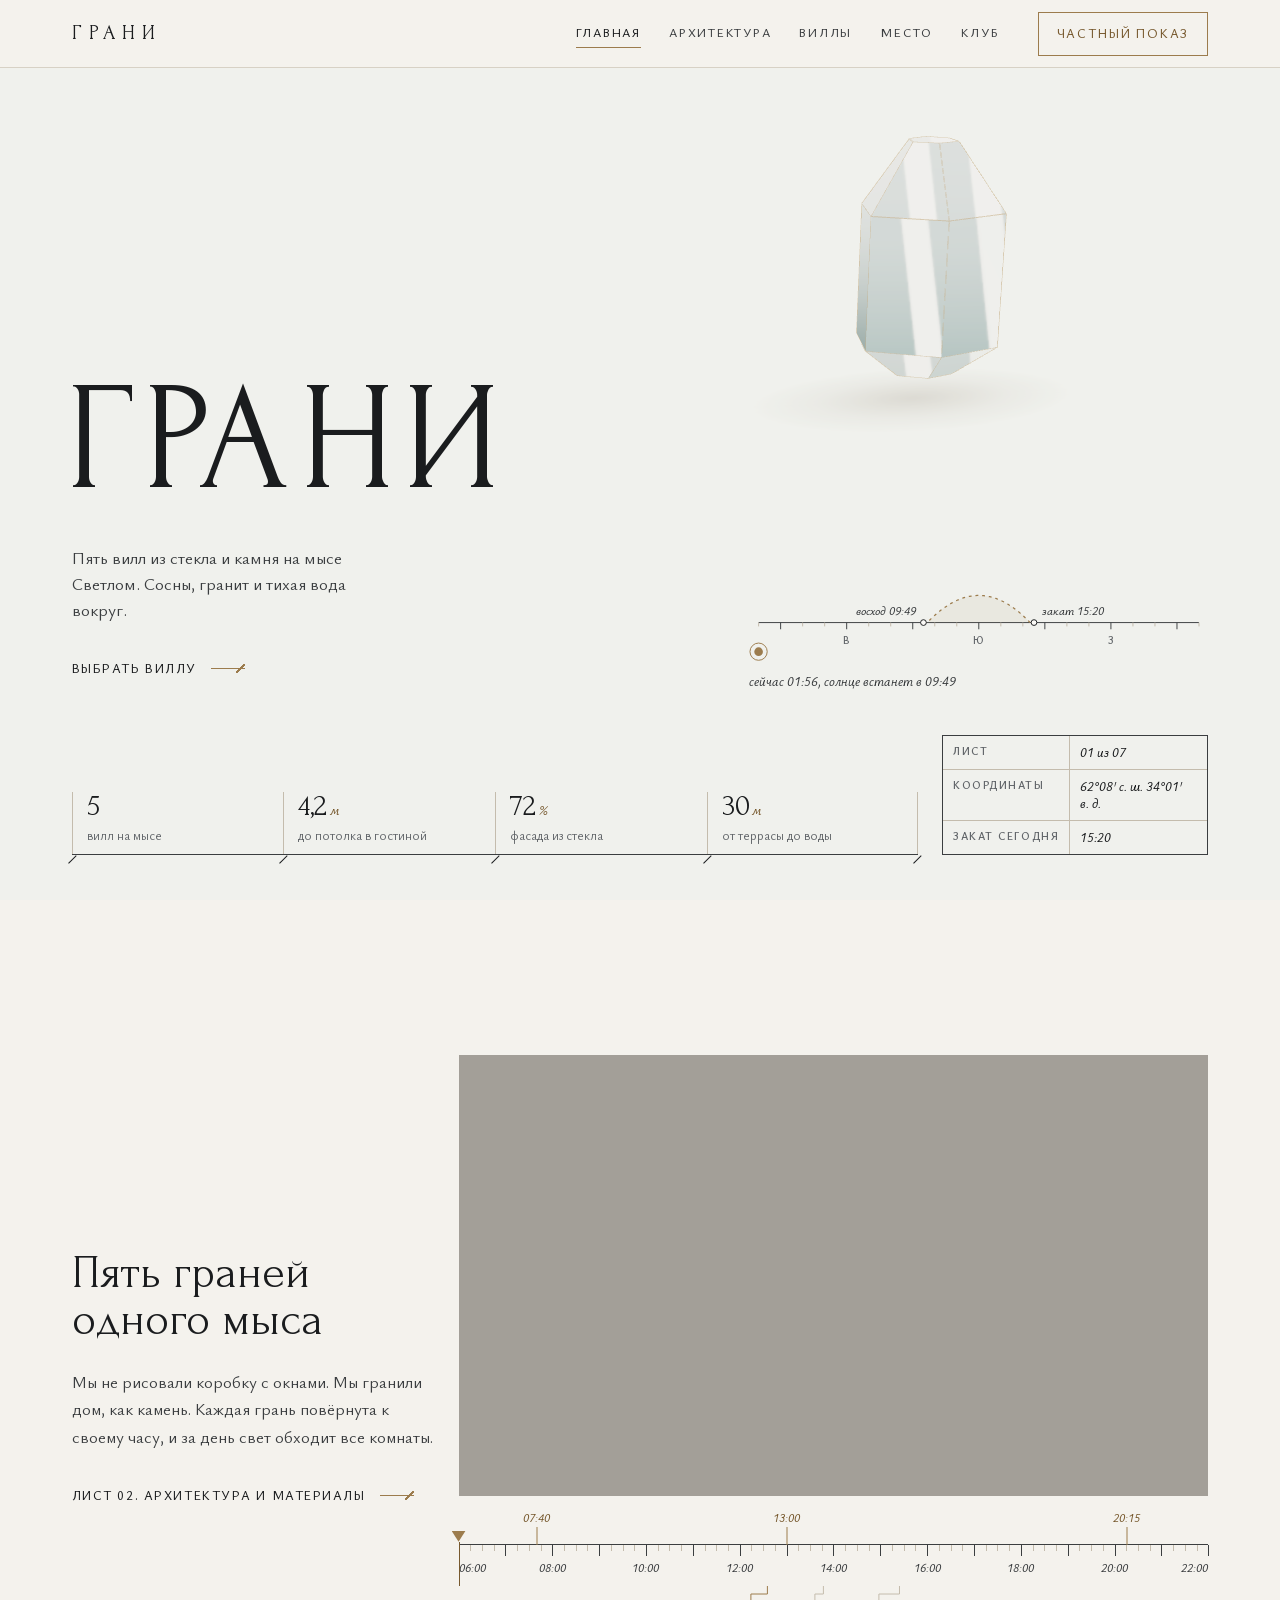
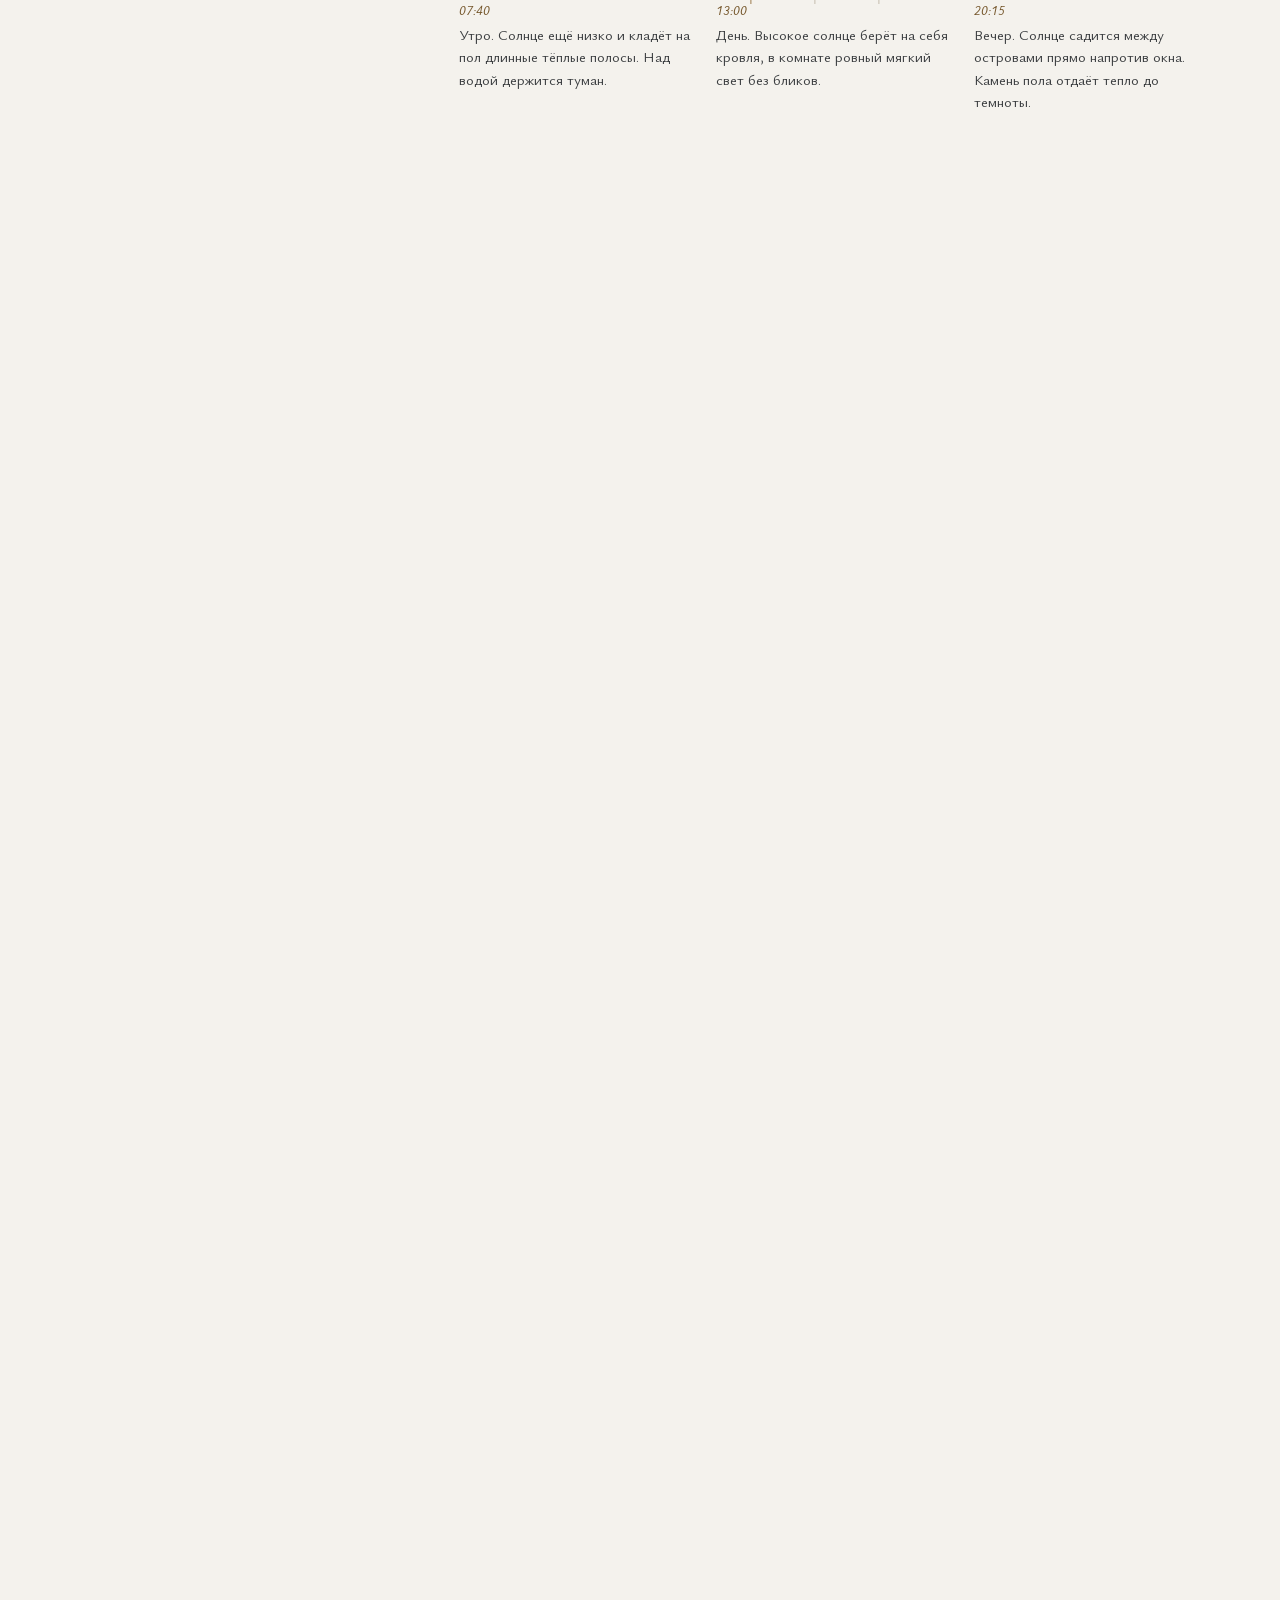
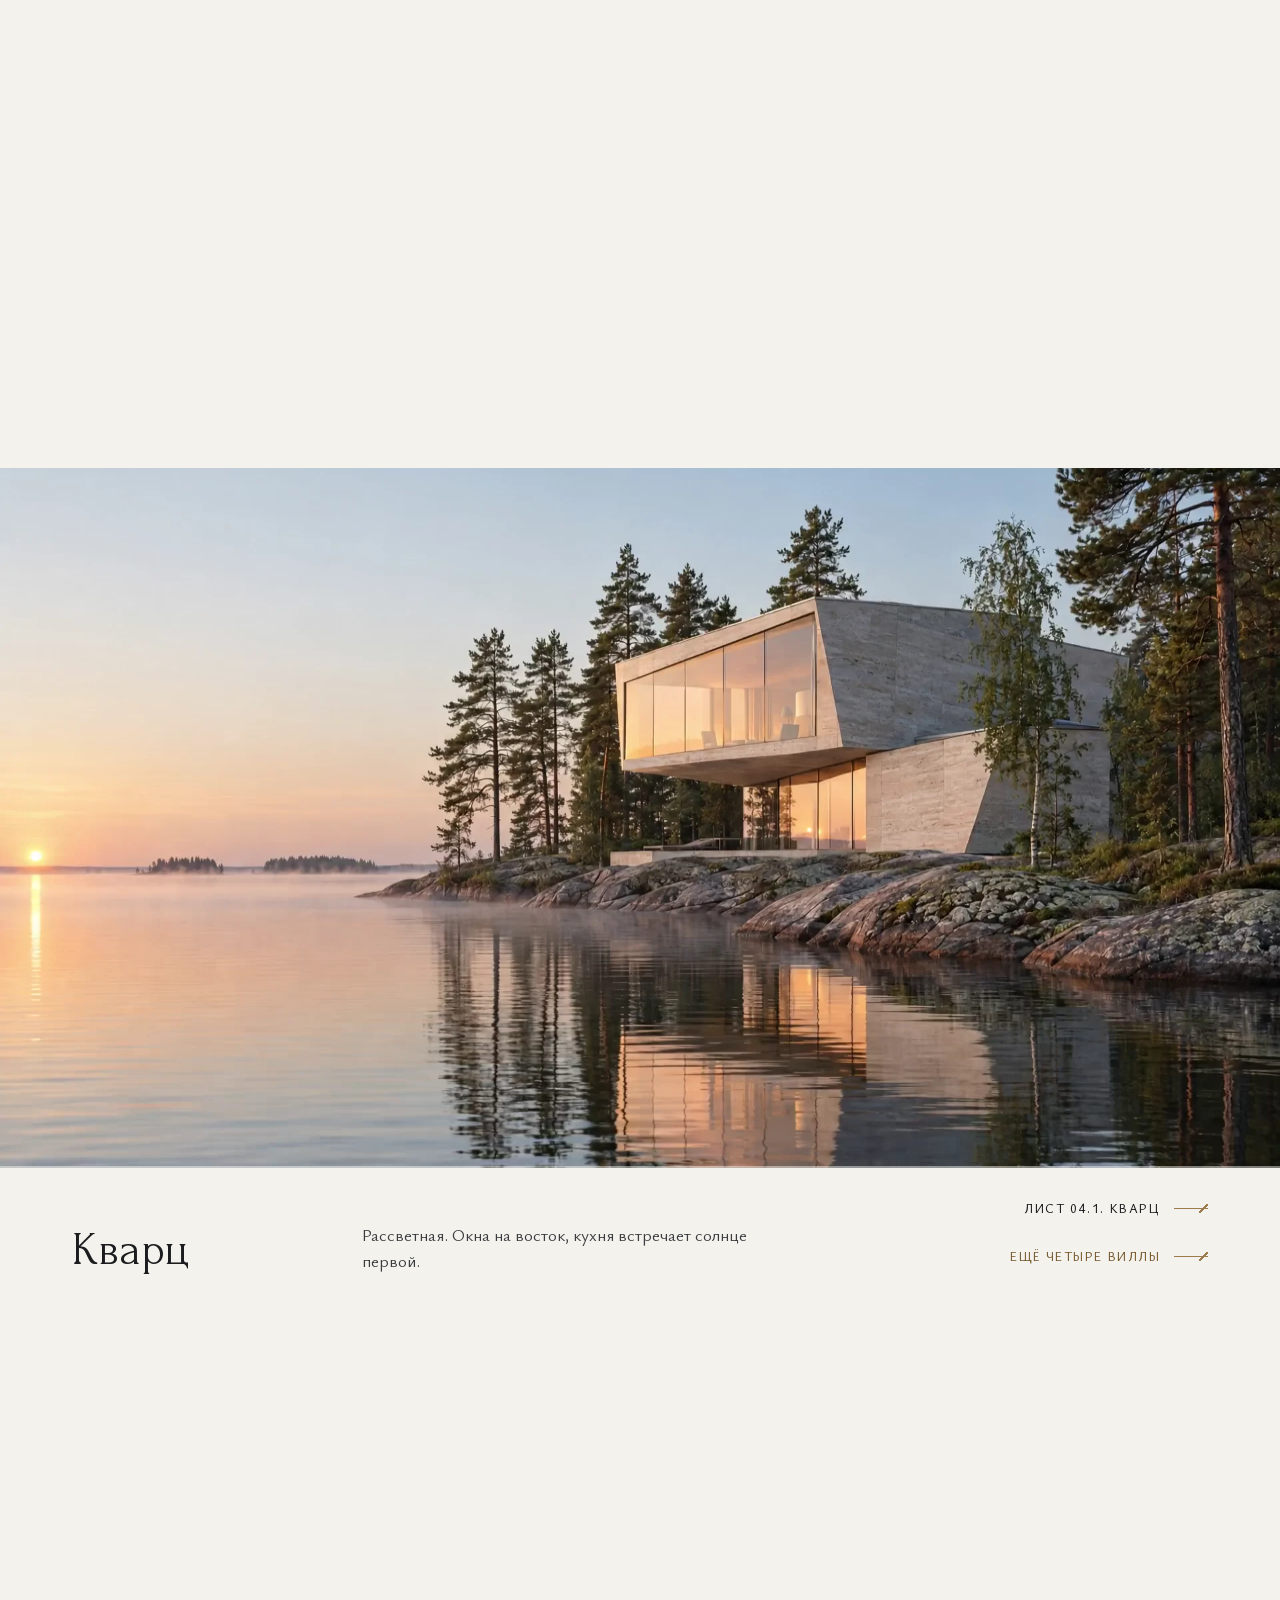
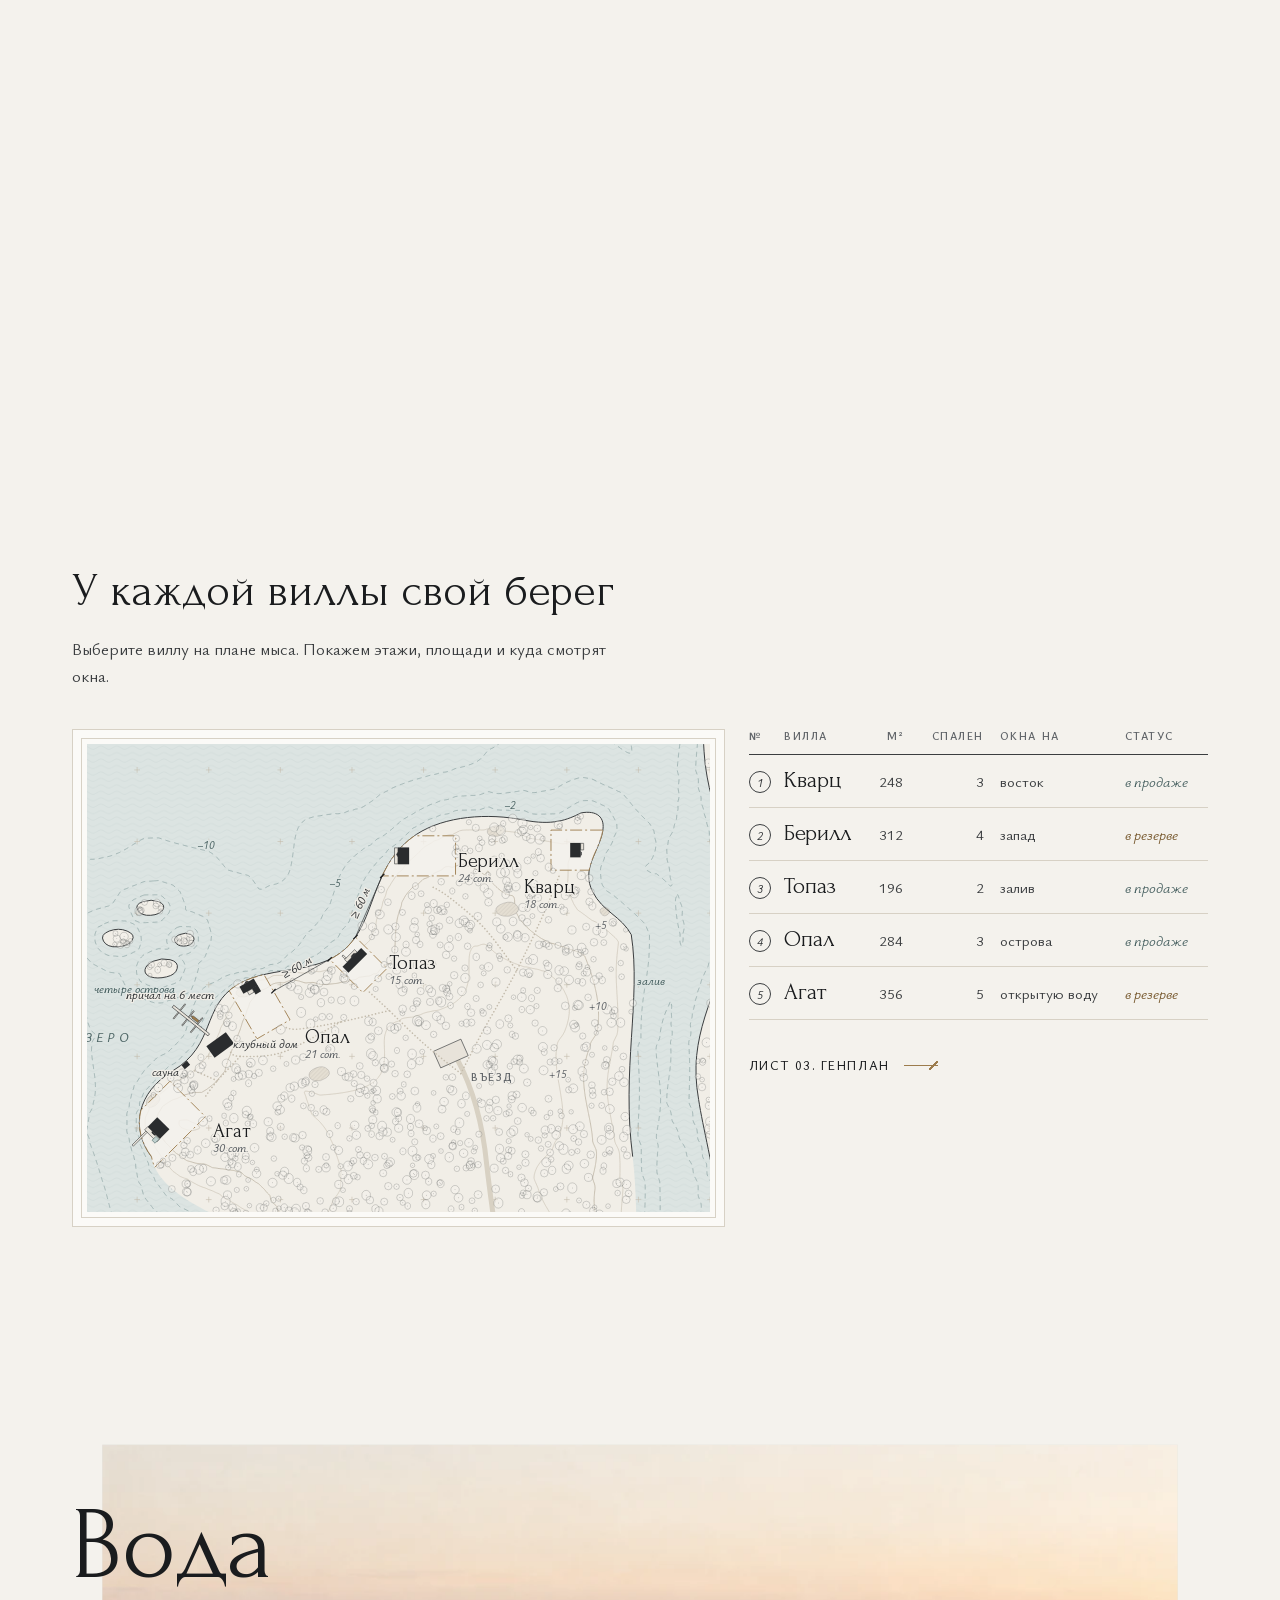
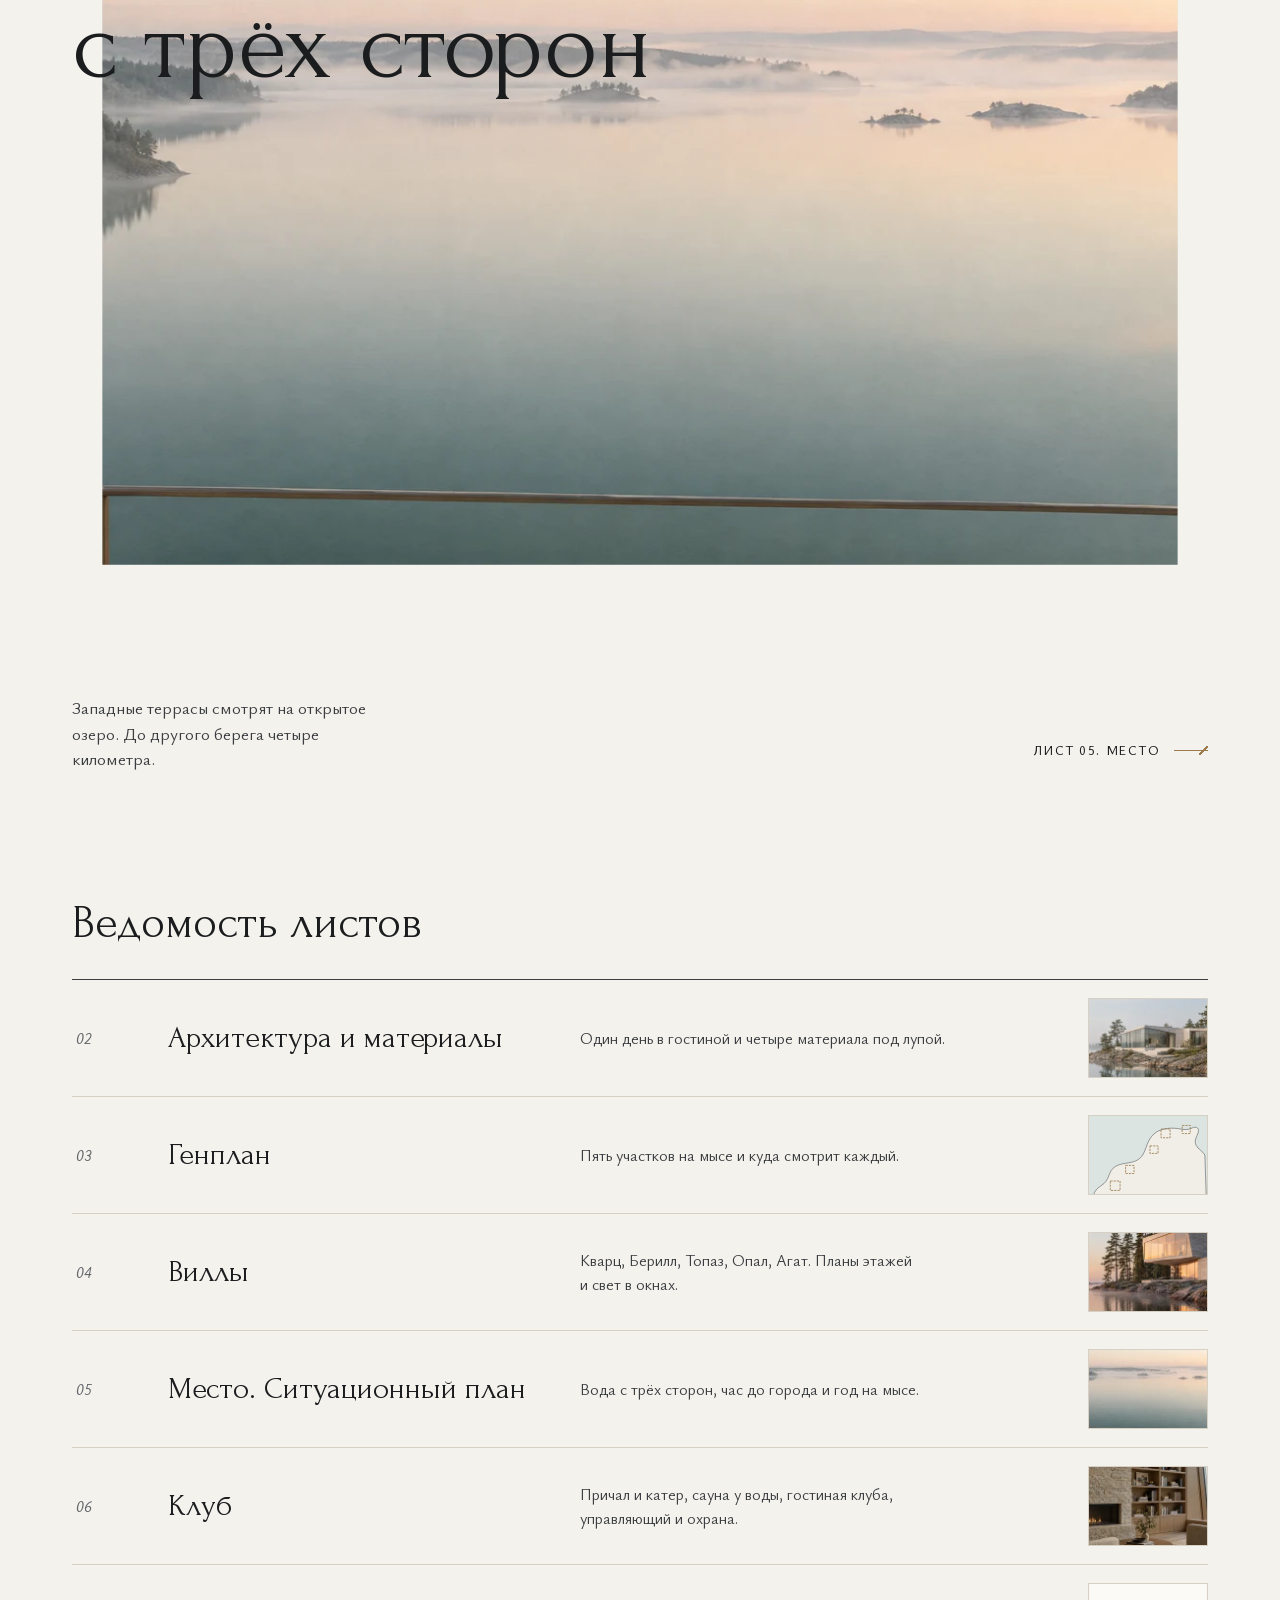
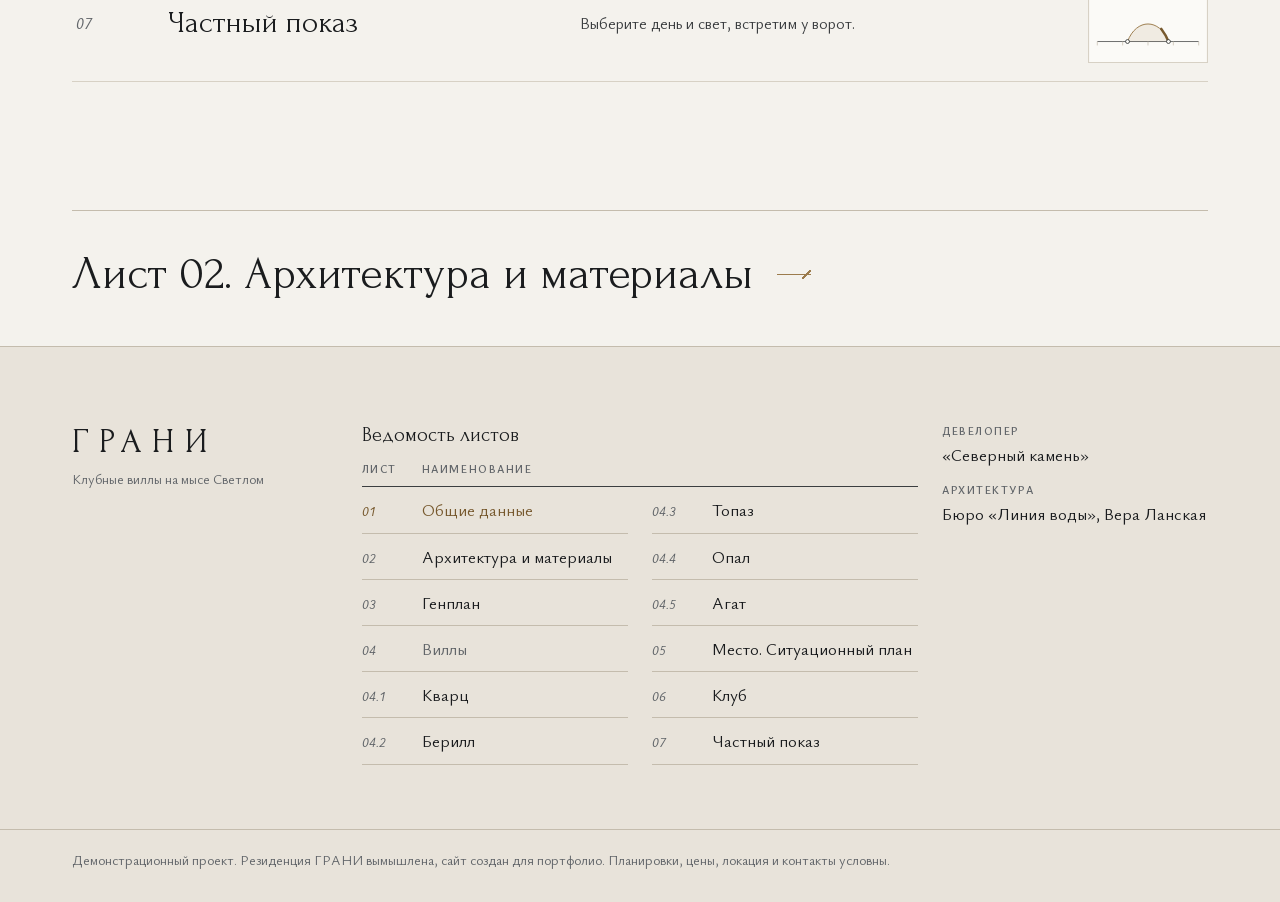
==== commit cfe12f10: "ГРАНИ v2 круг 2: продажа, пять пролётов, строка к виллам, координаты Co-Authored-By: Claude Opus 5.5" ====
--- a/index.html
+++ b/index.html
@@ -72,7 +72,7 @@
       <div><dt>фасада из стекла</dt><dd>72<i>%</i></dd></div>
       <div><dt>от террасы до воды</dt><dd>30<i>м</i></dd></div>
     </dl>
-    <dl class="stamp"><div><dt>Лист</dt><dd>01 из 07</dd></div><div><dt>Координаты</dt><dd>61°48′ с.&nbsp;ш. 34°18′ в.&nbsp;д.</dd></div><div><dt>Закат сегодня</dt><dd id="stampSet">&nbsp;</dd></div></dl>
+    <dl class="stamp"><div><dt>Лист</dt><dd>01 из 07</dd></div><div><dt>Координаты</dt><dd>62°08′ с.&nbsp;ш. 34°01′ в.&nbsp;д.</dd></div><div><dt>Закат сегодня</dt><dd id="stampSet">&nbsp;</dd></div></dl>
   </div>
 </section>
 
@@ -110,13 +110,14 @@
 <section class="fly" id="prolet">
   <div class="fly__pin">
     <div class="fly__frame">
-      <video class="fly__video" id="flyV" muted playsinline preload="none" disablepictureinpicture aria-label="Вилла «Кварц» на рассвете. Камера подлетает с воды и входит в кухню-столовую" data-src="assets/video/prolet.mp4" data-src-m="assets/video/prolet-m.mp4" data-poster="assets/video/prolet-poster.webp" data-poster-m="assets/video/prolet-poster-m.webp"></video>
+      <video class="fly__video" id="flyV" muted playsinline preload="none" disablepictureinpicture aria-label="Вилла «Кварц» на рассвете. Камера подлетает с воды и входит в кухню-столовую" data-src="assets/video/prolet-kvarc.mp4" data-src-m="assets/video/prolet-kvarc-m.mp4" data-poster="assets/video/prolet-kvarc-poster.webp" data-poster-m="assets/video/prolet-kvarc-poster-m.webp"></video>
       <div class="fly__bar" aria-hidden="true"><i id="flyBar"></i></div>
     </div>
     <div class="wrap grid fly__cap">
       <h2 class="d2 fly__name">Кварц</h2>
       <p class="lead fly__line">Рассветная. Окна на&nbsp;восток, кухня встречает солнце первой.</p>
       <a class="tick-link fly__link" href="villa.html?v=kvarc">Лист 04.1. Кварц</a>
+      <a class="tick-link fly__more" href="villy.html">Ещё четыре виллы</a>
     </div>
   </div>
 </section>
--- a/assets/css/pages/glavnaya.css
+++ b/assets/css/pages/glavnaya.css
@@ -63,6 +63,11 @@
 .fly__name{grid-column:1/4}
 .fly__line{grid-column:4/9;max-width:44ch}
 .fly__link{grid-column:9/13;justify-self:end}
+/* «Ещё четыре виллы» под ссылкой на Кварц: та же засечка, бронзой, чтобы читалось как действие */
+.fly__name,.fly__line{grid-row:1/3}
+.fly__link{grid-row:1;min-height:36px}
+.fly__more{grid-column:9/13;grid-row:2;justify-self:end;min-height:36px;color:var(--bronze-ink)}
+.fly__more:hover{color:var(--ink)}
 
 /* ---------- экран 3: генплан и экспликация ---------- */
 .gpl{align-items:start;row-gap:32px}
@@ -108,7 +113,7 @@
   .light__head,.light__stage{grid-column:1/-1}
   .light__stage{margin-top:32px}
   .gpl__map,.gpl__tbl{grid-column:1/-1}
-  .fly__name,.fly__line,.fly__link{grid-column:1/-1;justify-self:start}
+  .fly__name,.fly__line,.fly__link,.fly__more{grid-column:1/-1;grid-row:auto;justify-self:start}
 }
 @media (max-width:760px){
   /* верх экрана под кристалл, дальше текст сверху вниз, а не прижат к низу */
@@ -127,6 +132,7 @@
   .fly__cap{padding-top:16px;padding-bottom:20px;row-gap:8px}
   .fly__name{font-size:1.8rem}
   .fly__line{font-size:1rem}
+  .fly__link,.fly__more{min-height:44px}
   .gpl__map{padding:8px}
   .gpl__map svg{aspect-ratio:1/1}
   .expl th:nth-child(5),.expl td:nth-child(5),.expl th:nth-child(4),.expl td:nth-child(4){display:none}
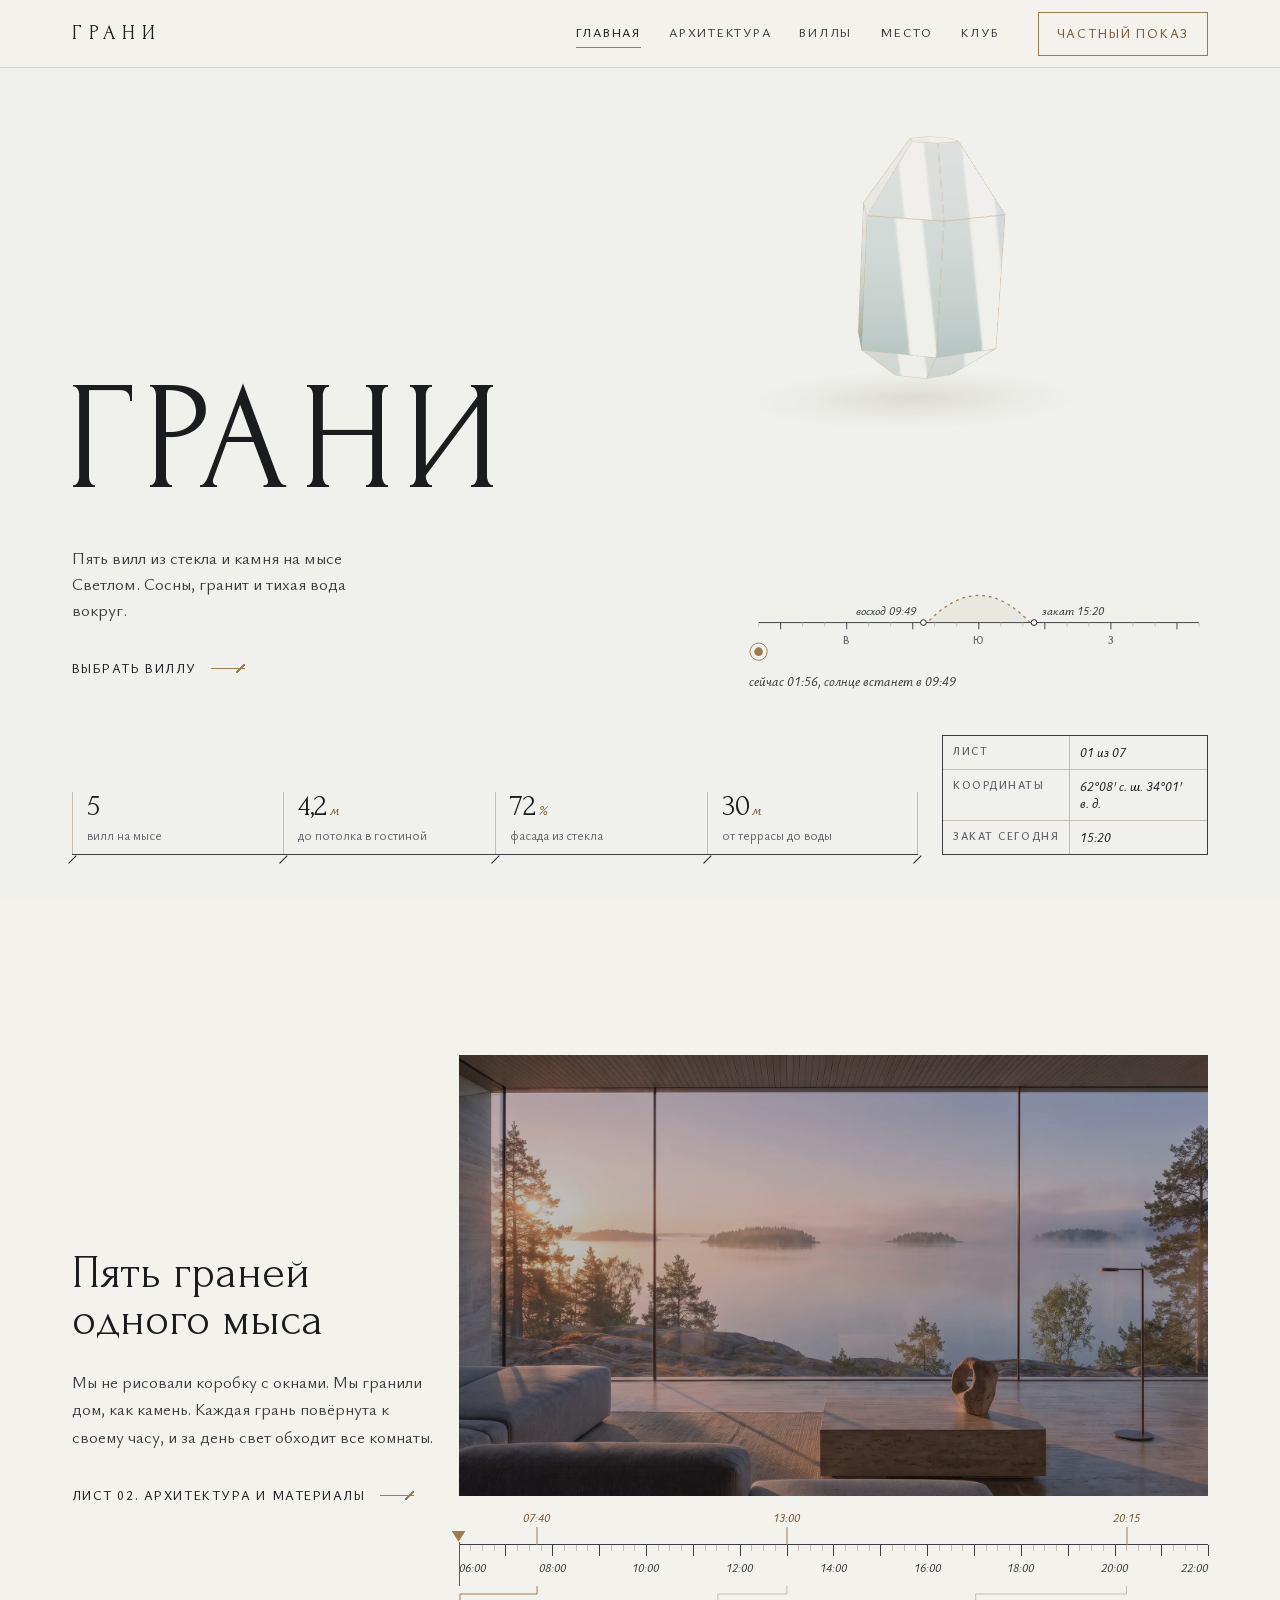
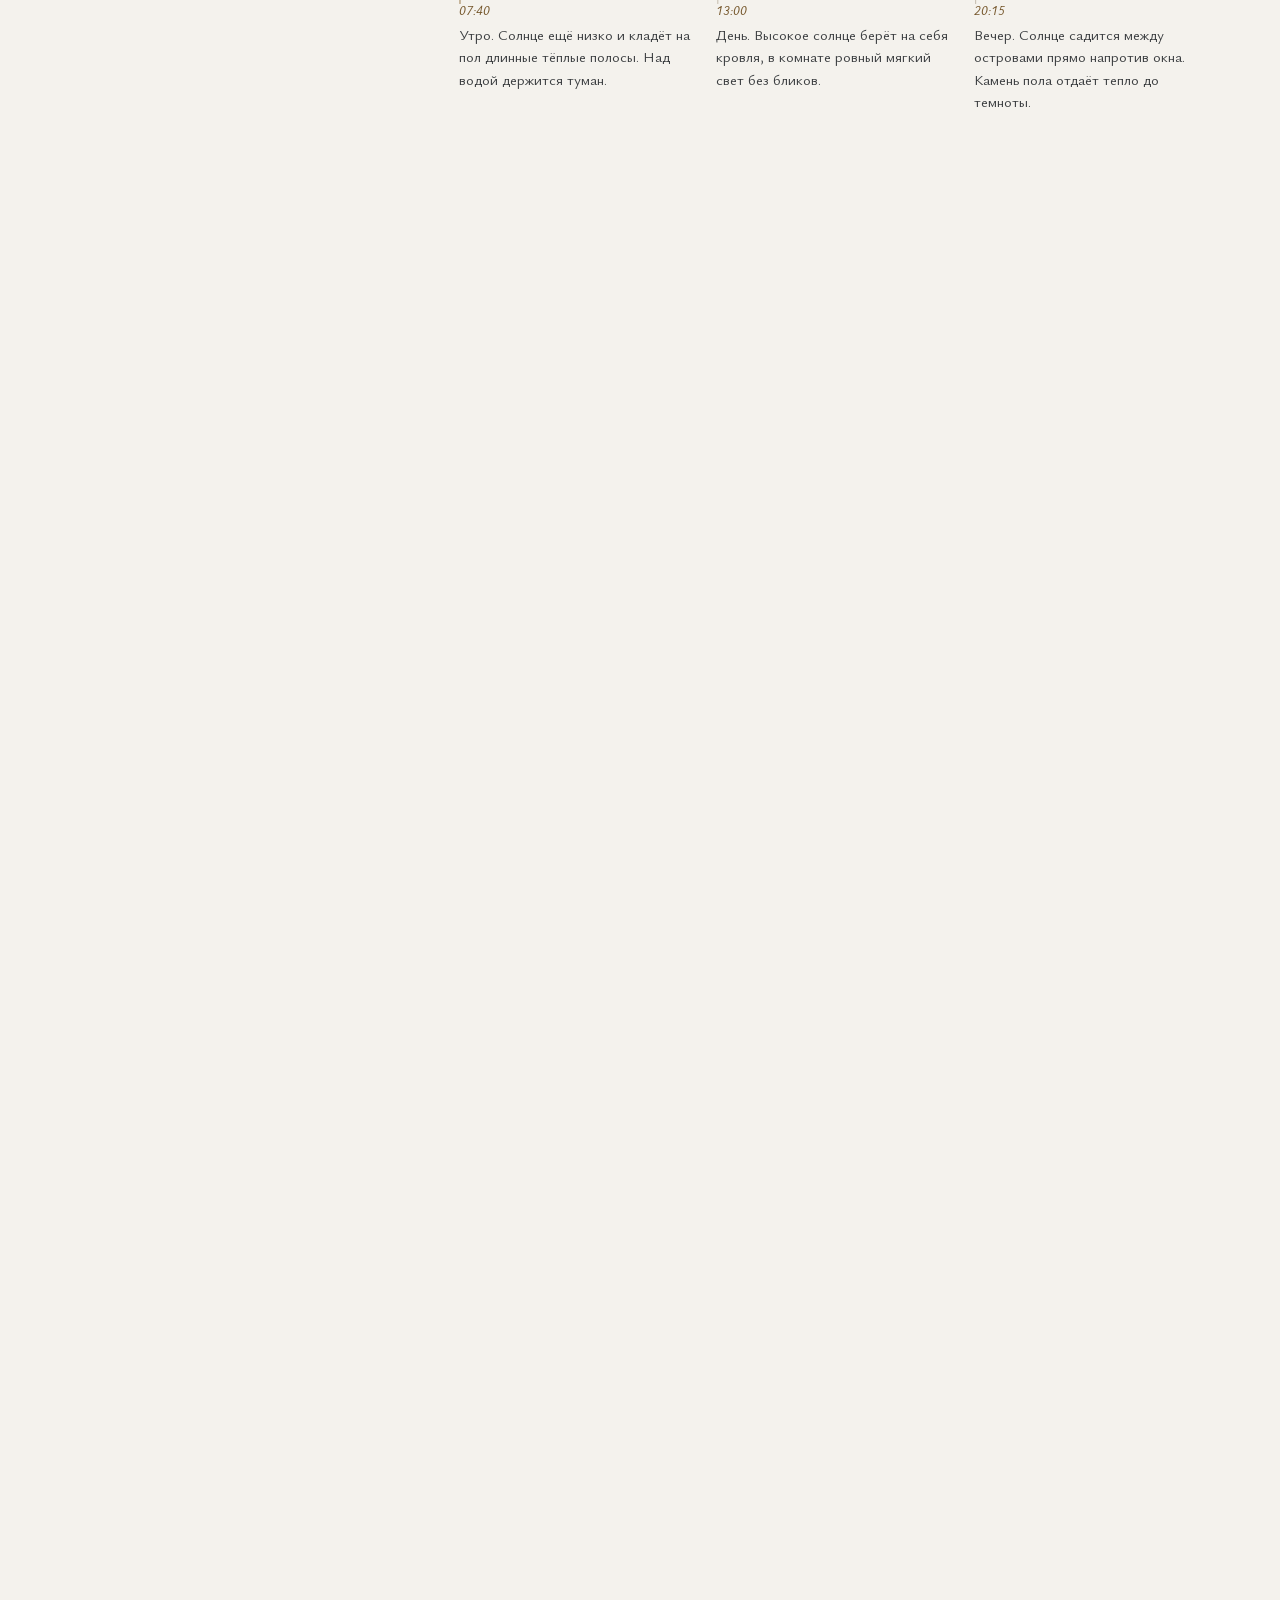
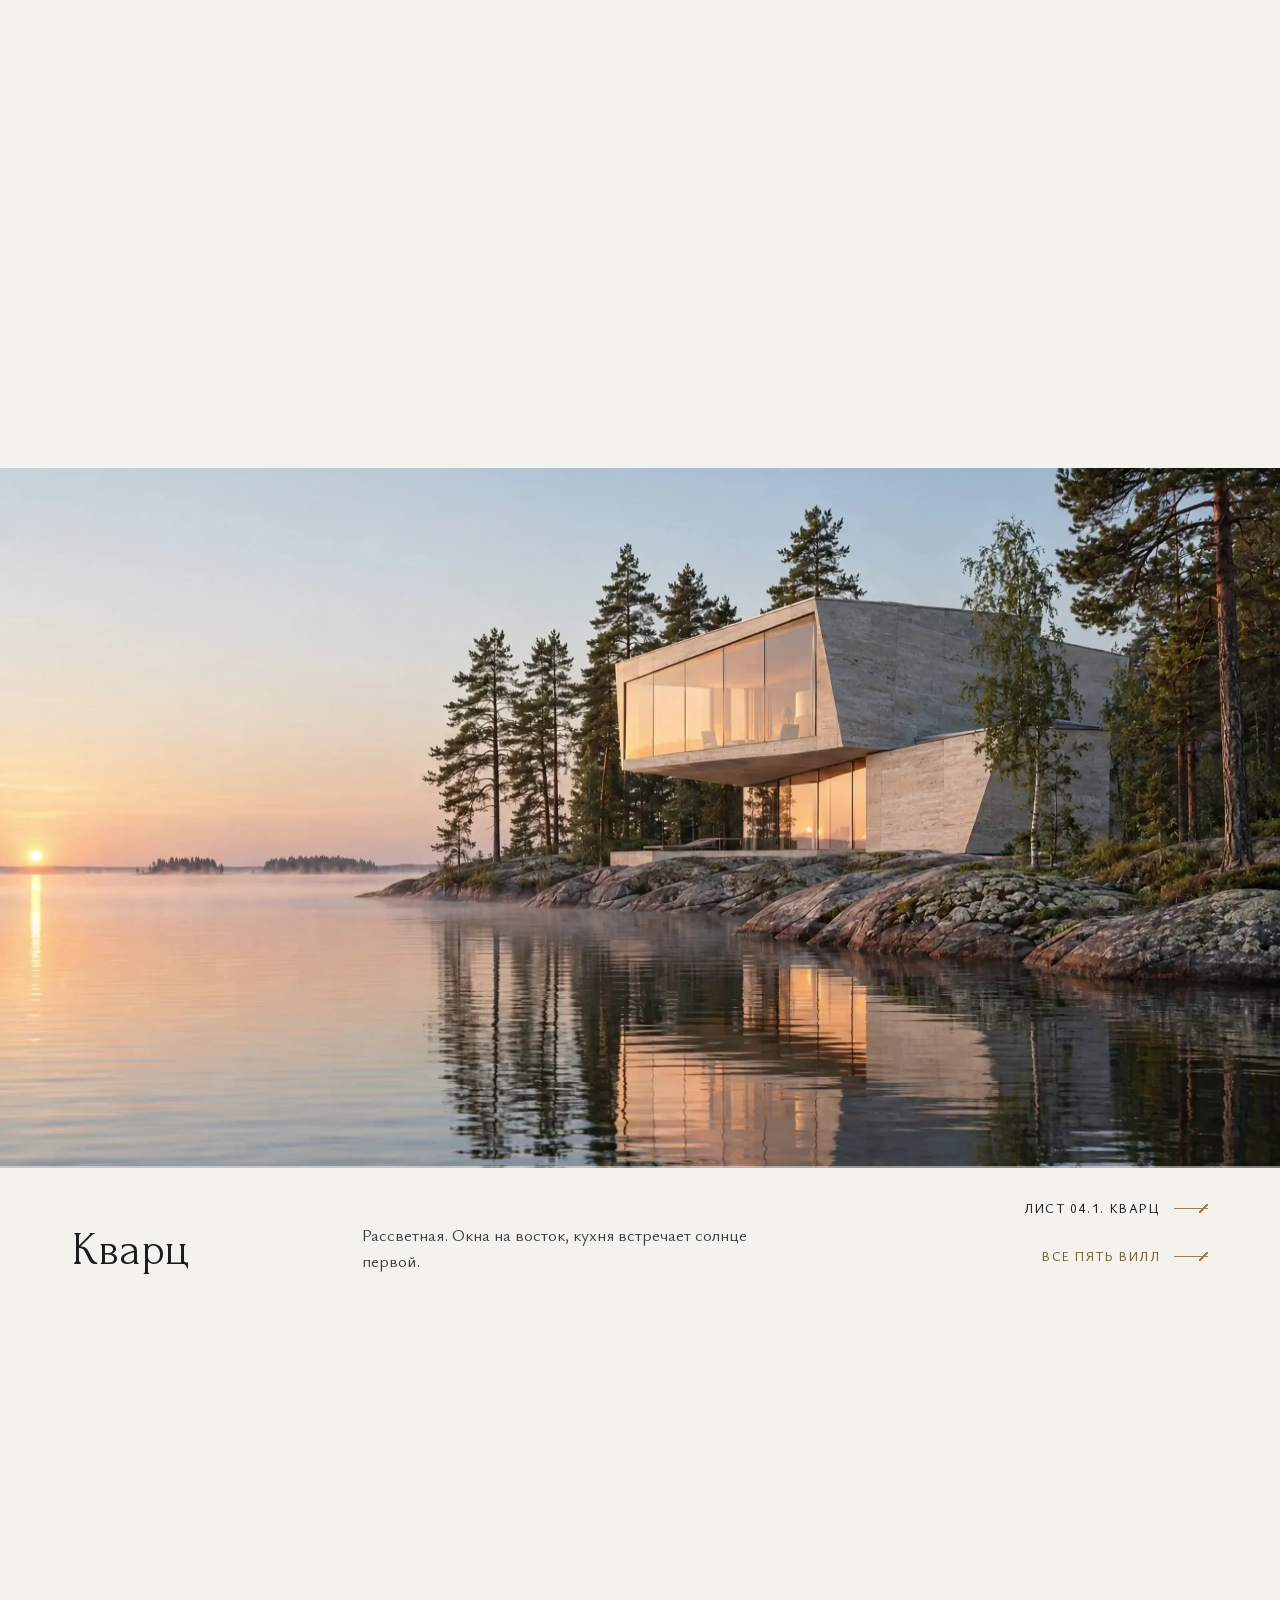
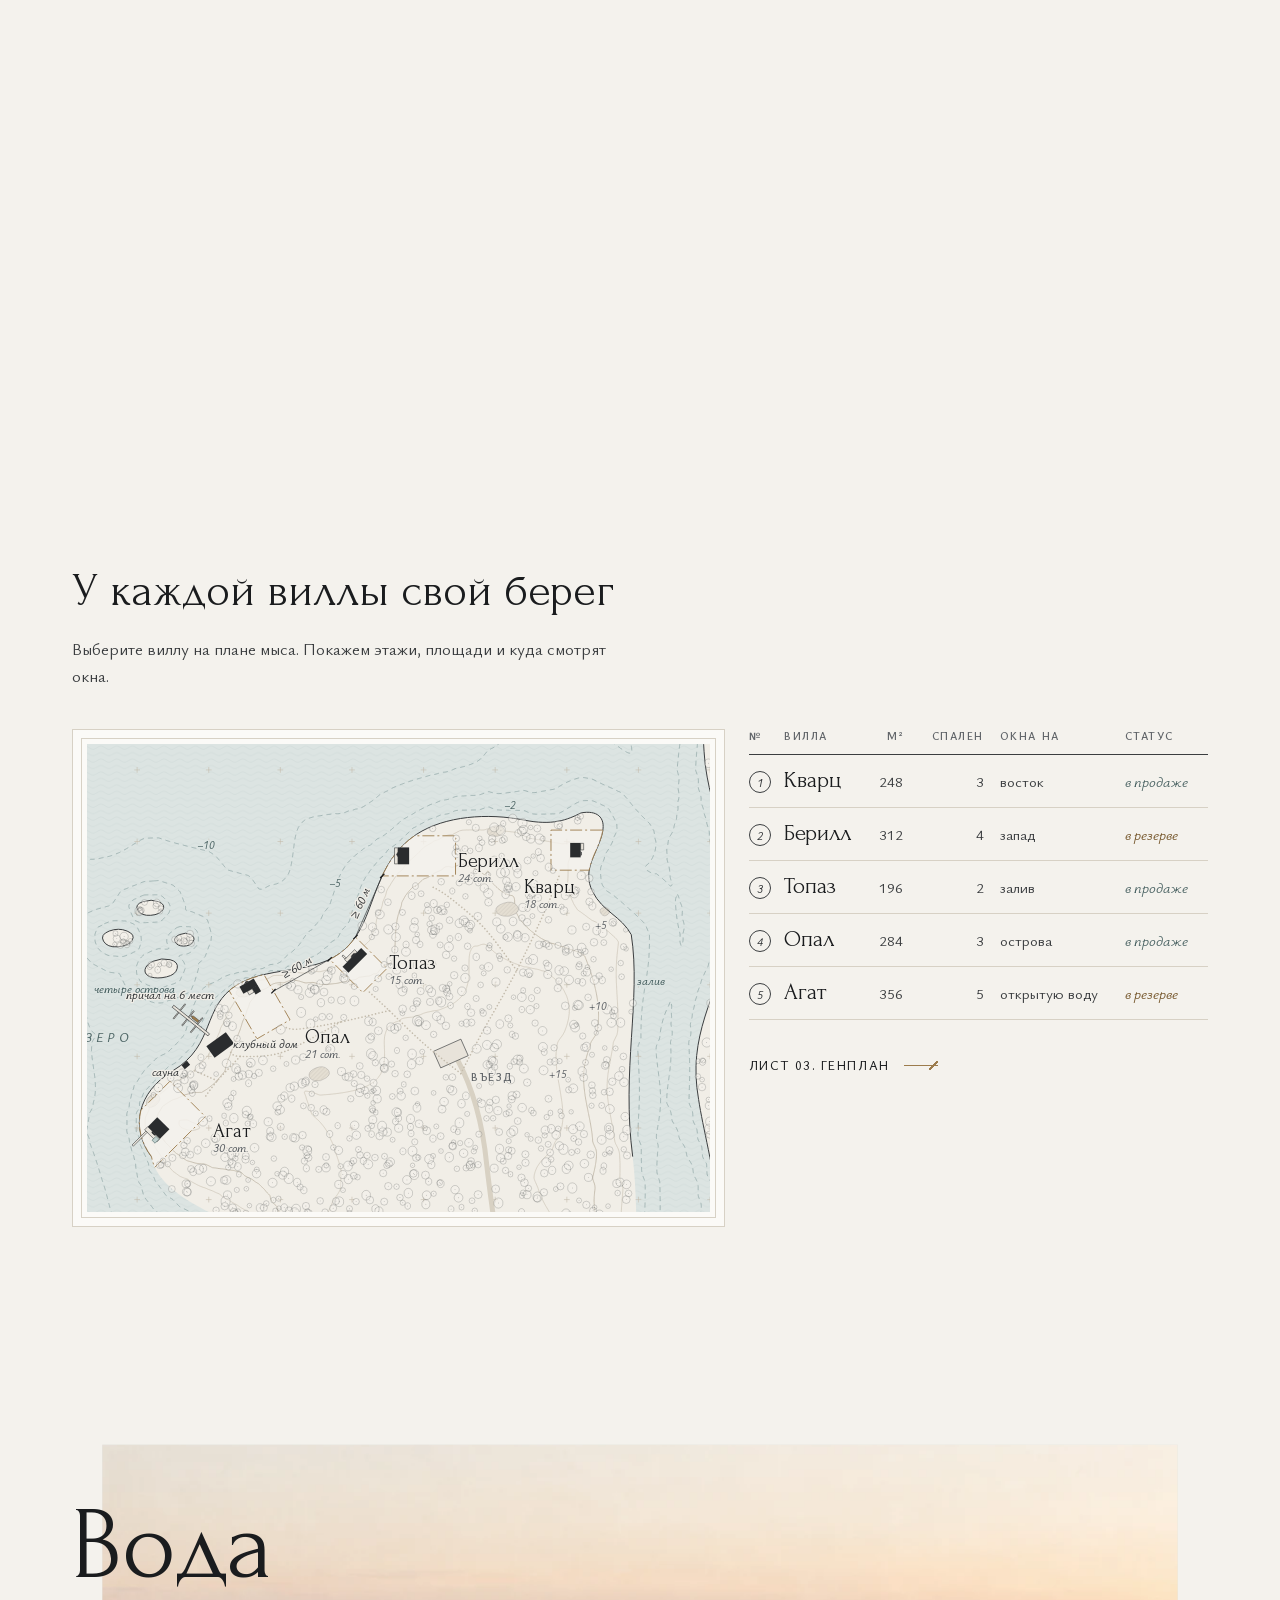
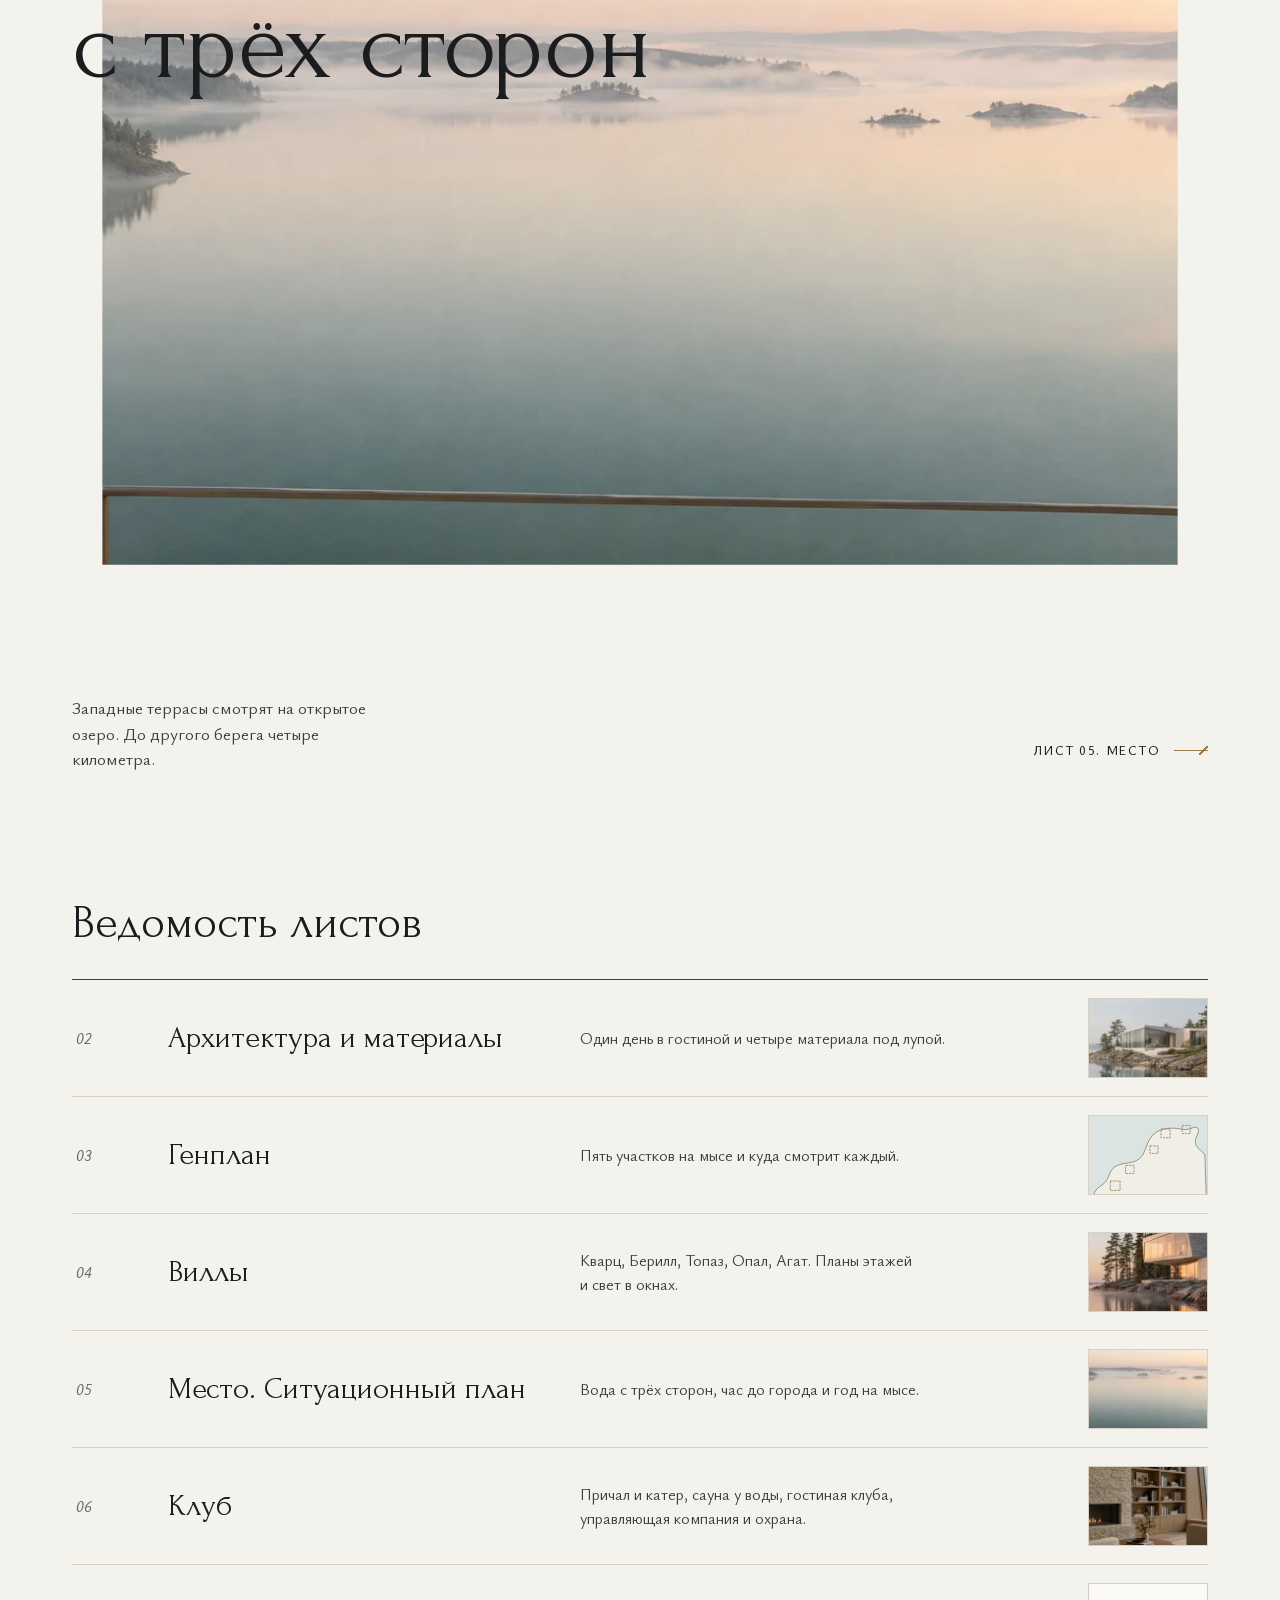
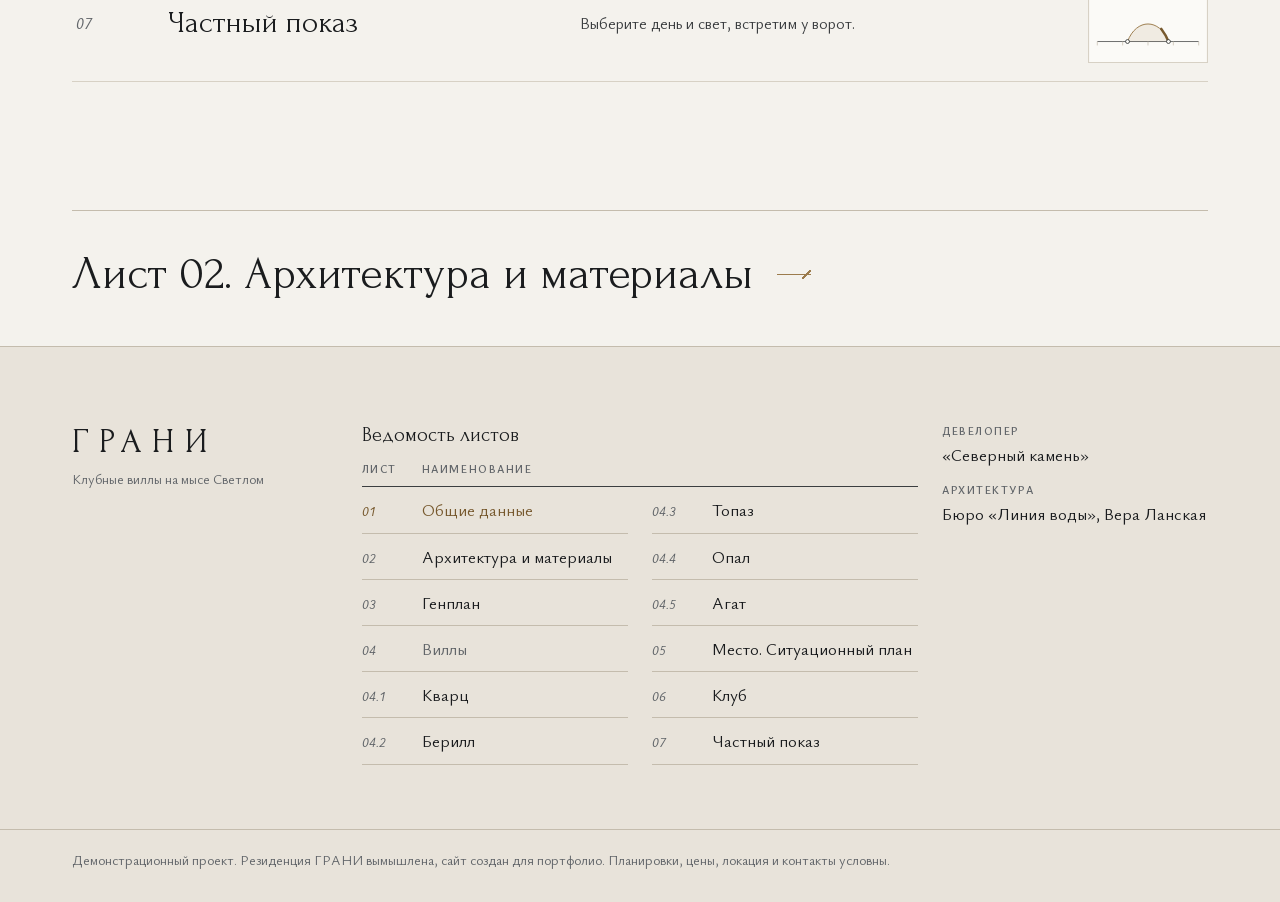
==== commit 7eb2a145: "ГРАНИ круг 3: надписи Саши, клуб владельцев под покупку Co-Authored-By: Claude Opus 5.5 <noreply@ant" ====
--- a/index.html
+++ b/index.html
@@ -117,7 +117,7 @@
       <h2 class="d2 fly__name">Кварц</h2>
       <p class="lead fly__line">Рассветная. Окна на&nbsp;восток, кухня встречает солнце первой.</p>
       <a class="tick-link fly__link" href="villa.html?v=kvarc">Лист 04.1. Кварц</a>
-      <a class="tick-link fly__more" href="villy.html">Ещё четыре виллы</a>
+      <a class="tick-link fly__more" href="villy.html">Все пять вилл</a>
     </div>
   </div>
 </section>
@@ -165,7 +165,7 @@
       <svg class="ledger__img ledger__svg" viewBox="80 90 720 480" aria-hidden="true"><rect x="0" y="0" width="900" height="700" fill="#DCE4E2"/><path d="M800 640H120c-30-40-20-90 30-120 60-36 40-90 90-120 50-30 120-10 160-60 34-42 30-110 90-150 40-26 100-30 150-20 40 8 60 0 80-10 22-4 34 6 30 26-6 30-30 52-14 84 14 28 40 34 54 60L800 640z" fill="#F1EEE7" stroke="#3B3E40" stroke-width="3"/><g fill="none" stroke="#9C7C4D" stroke-width="5" stroke-dasharray="14 6"><rect x="650" y="148" width="50" height="50"/><rect x="520" y="170" width="56" height="54"/><rect x="452" y="274" width="50" height="46"/><rect x="302" y="394" width="52" height="50"/><rect x="208" y="490" width="60" height="58"/></g></svg></a></li>
     <li><a href="villa.html?v=kvarc"><i>04</i><span class="ledger__name">Виллы</span><span class="ledger__line">Кварц, Берилл, Топаз, Опал, Агат. Планы этажей и&nbsp;свет в&nbsp;окнах.</span><img class="ledger__img" src="assets/img/glavnaya/list-04.webp" width="240" height="160" alt="" loading="lazy" decoding="async"></a></li>
     <li><a href="mesto.html"><i>05</i><span class="ledger__name">Место. Ситуационный план</span><span class="ledger__line">Вода с&nbsp;трёх сторон, час до города и&nbsp;год на мысе.</span><img class="ledger__img" src="assets/img/glavnaya/list-05.webp" width="240" height="160" alt="" loading="lazy" decoding="async"></a></li>
-    <li><a href="klub.html"><i>06</i><span class="ledger__name">Клуб</span><span class="ledger__line">Причал и&nbsp;катер, сауна у&nbsp;воды, гостиная клуба, управляющий и&nbsp;охрана.</span><img class="ledger__img" src="assets/img/glavnaya/list-06.webp" width="240" height="160" alt="" loading="lazy" decoding="async"></a></li>
+    <li><a href="klub.html"><i>06</i><span class="ledger__name">Клуб</span><span class="ledger__line">Причал и&nbsp;катер, сауна у&nbsp;воды, гостиная клуба, управляющая компания и&nbsp;охрана.</span><img class="ledger__img" src="assets/img/glavnaya/list-06.webp" width="240" height="160" alt="" loading="lazy" decoding="async"></a></li>
     <li><a href="pokaz.html"><i>07</i><span class="ledger__name">Частный показ</span><span class="ledger__line">Выберите день и&nbsp;свет, встретим у&nbsp;ворот.</span>
       <svg class="ledger__img ledger__svg" viewBox="0 0 240 160" aria-hidden="true"><rect width="240" height="160" fill="#FBFAF7"/><line x1="16" y1="118" x2="224" y2="118" stroke="#3B3E40" stroke-width="1.5"/><path d="M78 118C96 70 144 70 162 118" fill="rgba(156,124,77,.12)" stroke="#9C7C4D" stroke-width="2"/><path d="M147 92C153 100 158 108 162 118" fill="none" stroke="#77592E" stroke-width="5" stroke-linecap="round"/><g fill="#FBFAF7" stroke="#1A1C1E" stroke-width="1.5"><circle cx="78" cy="118" r="4"/><circle cx="162" cy="118" r="4"/></g><g stroke="#C4BCAD" stroke-width="1.5"><line x1="16" y1="118" x2="16" y2="126"/><line x1="68" y1="118" x2="68" y2="126"/><line x1="120" y1="118" x2="120" y2="126"/><line x1="172" y1="118" x2="172" y2="126"/><line x1="224" y1="118" x2="224" y2="126"/></g></svg></a></li>
   </ol>
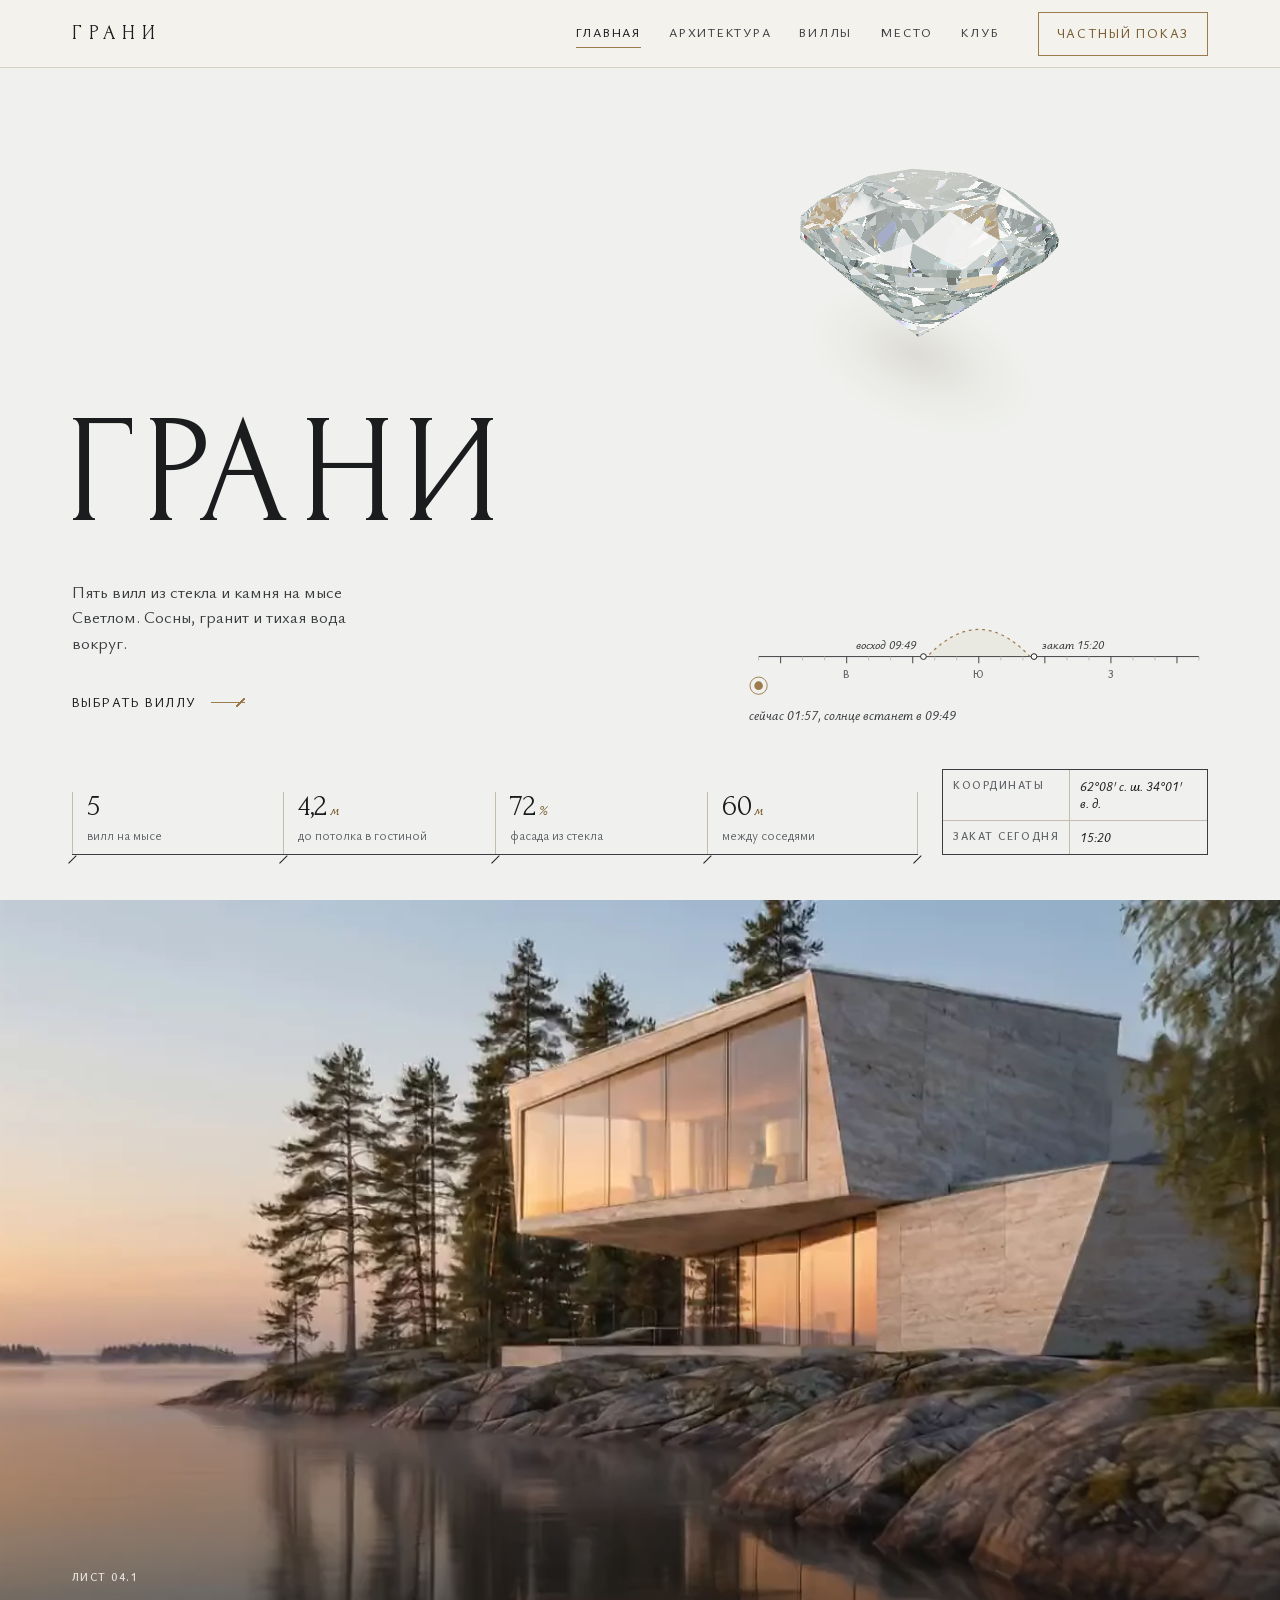
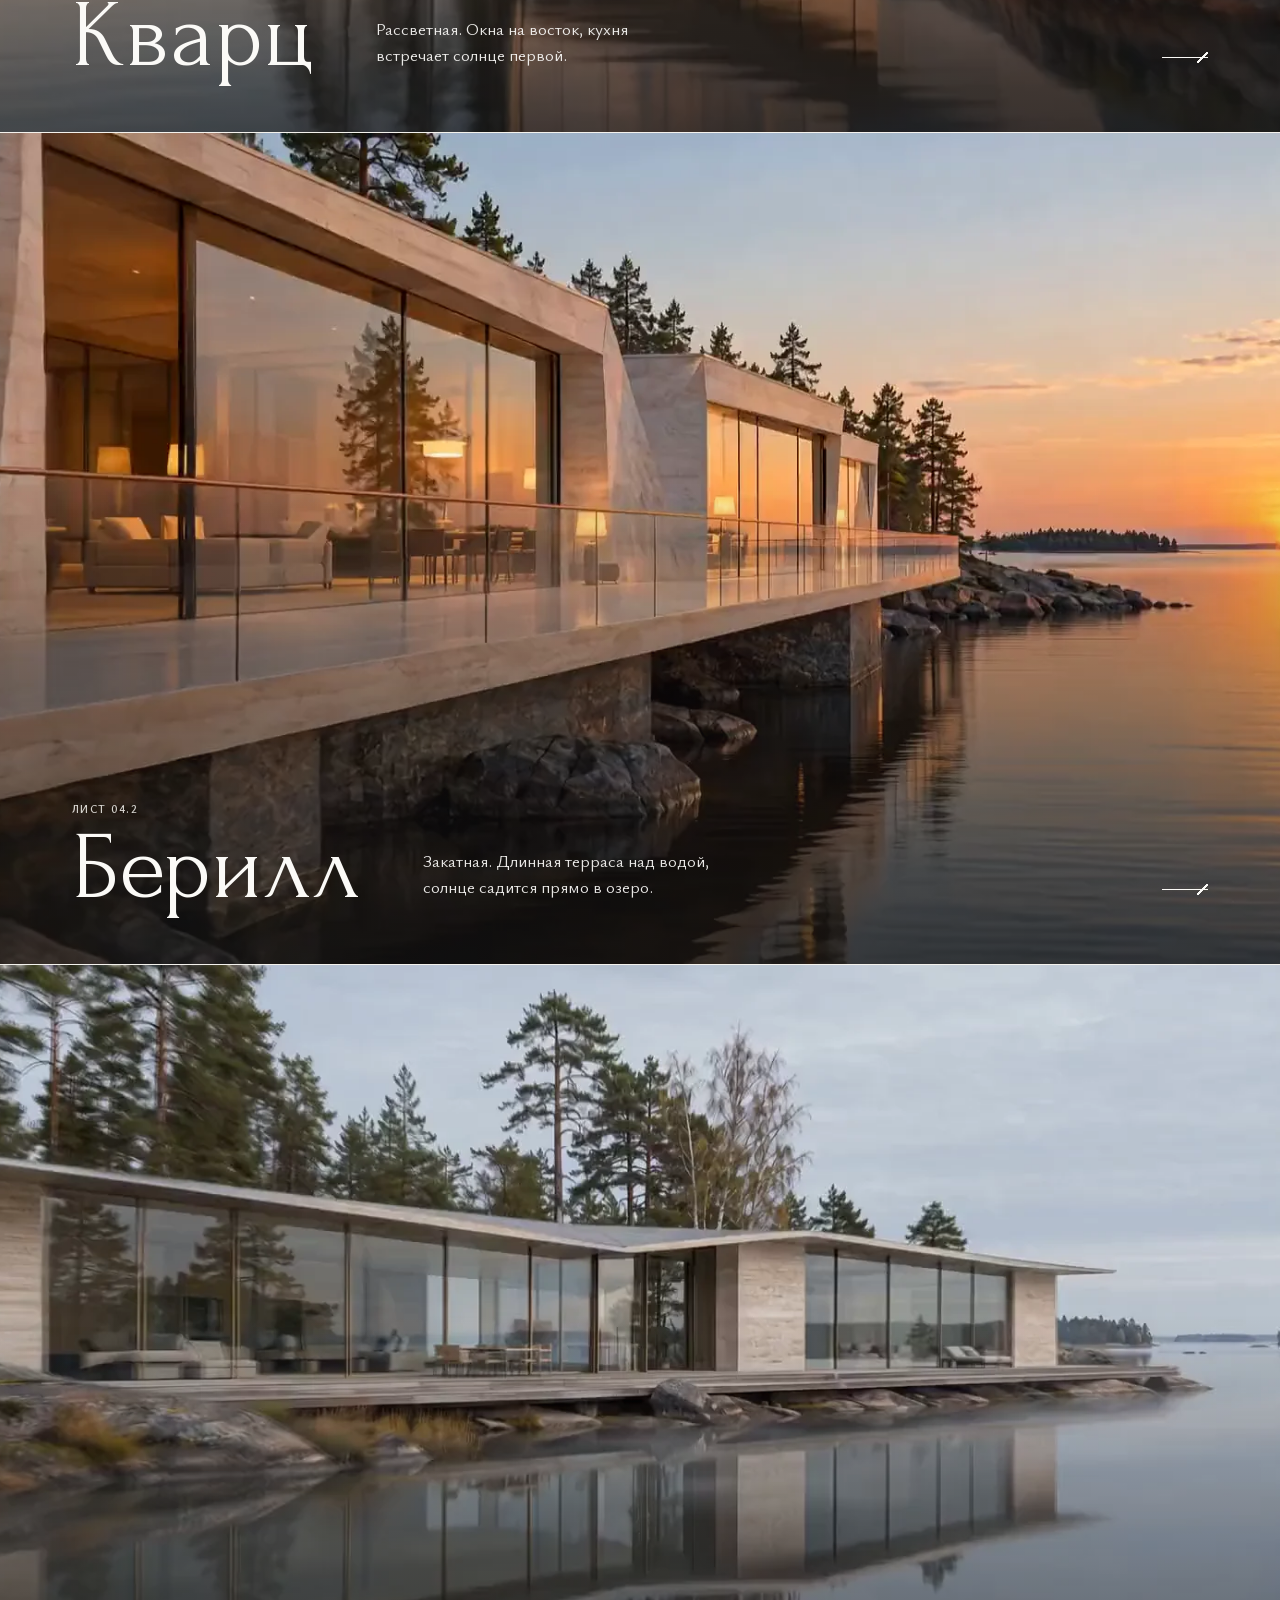
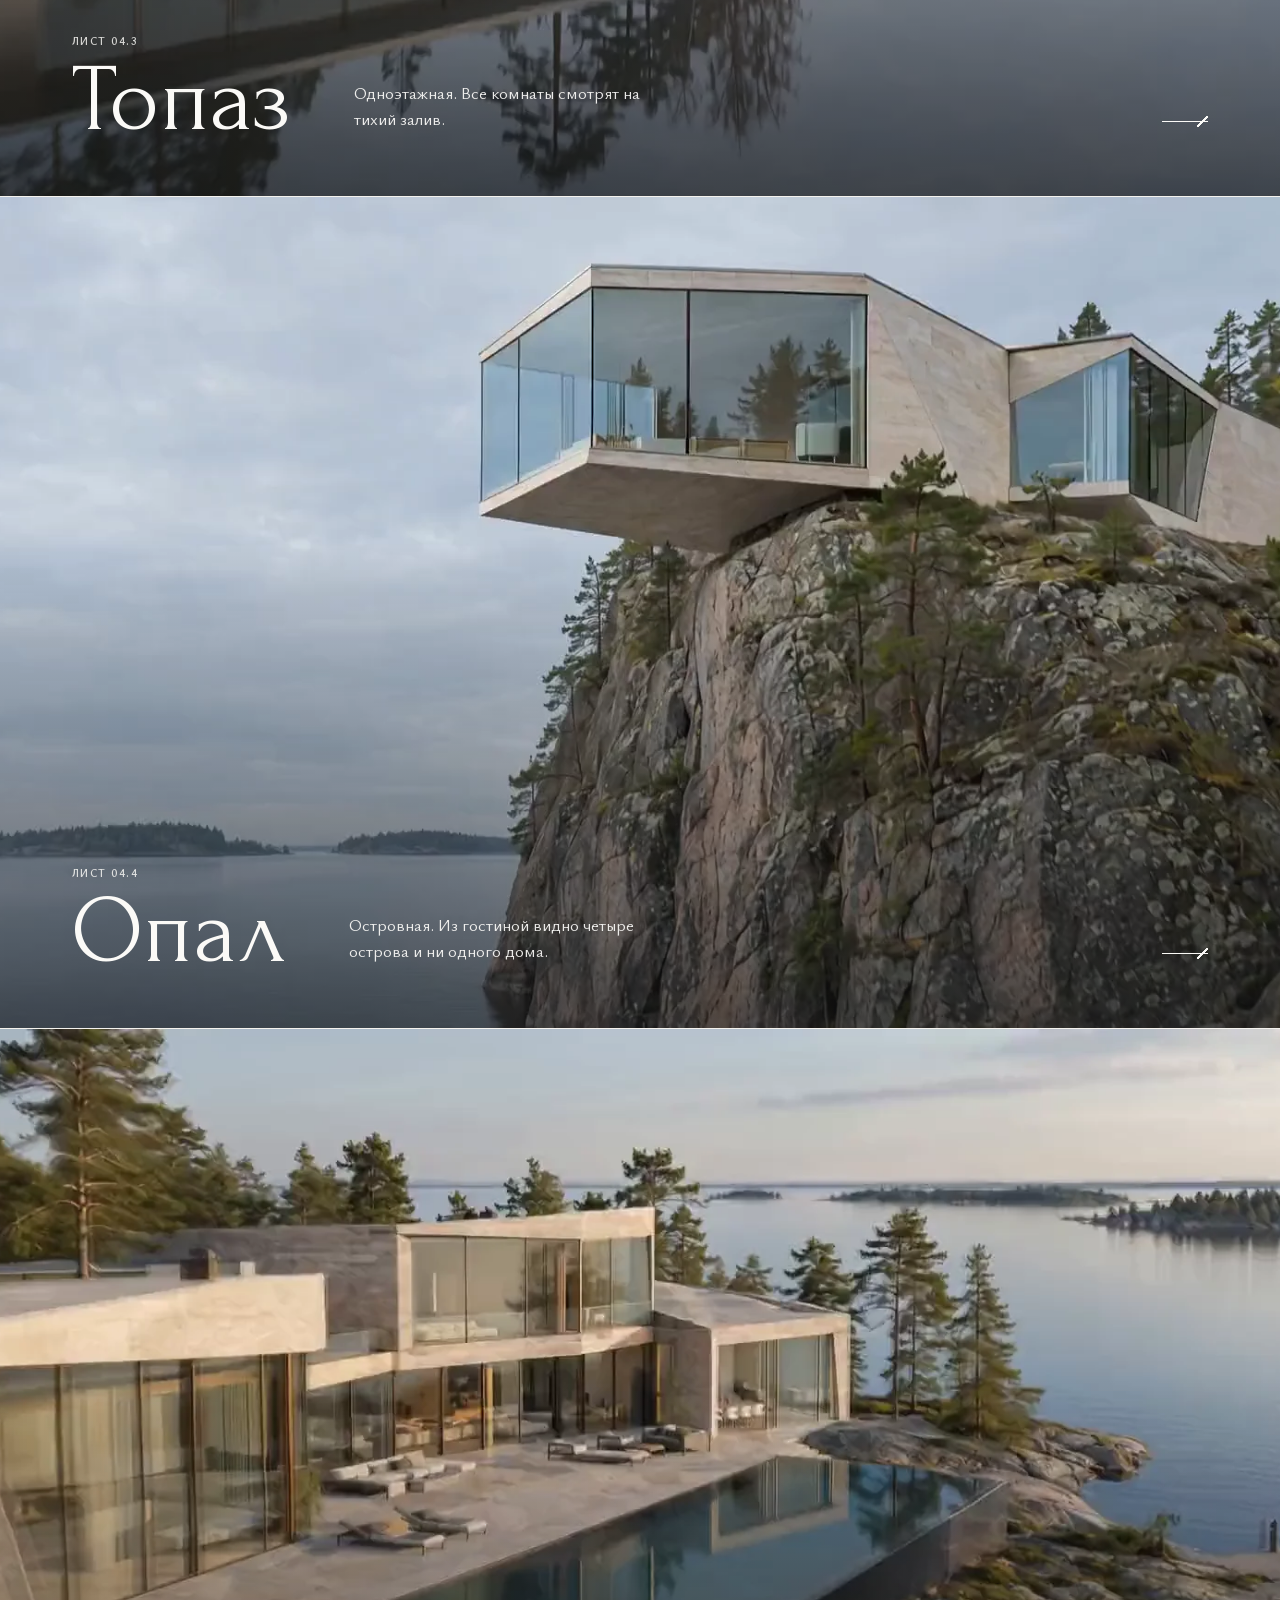
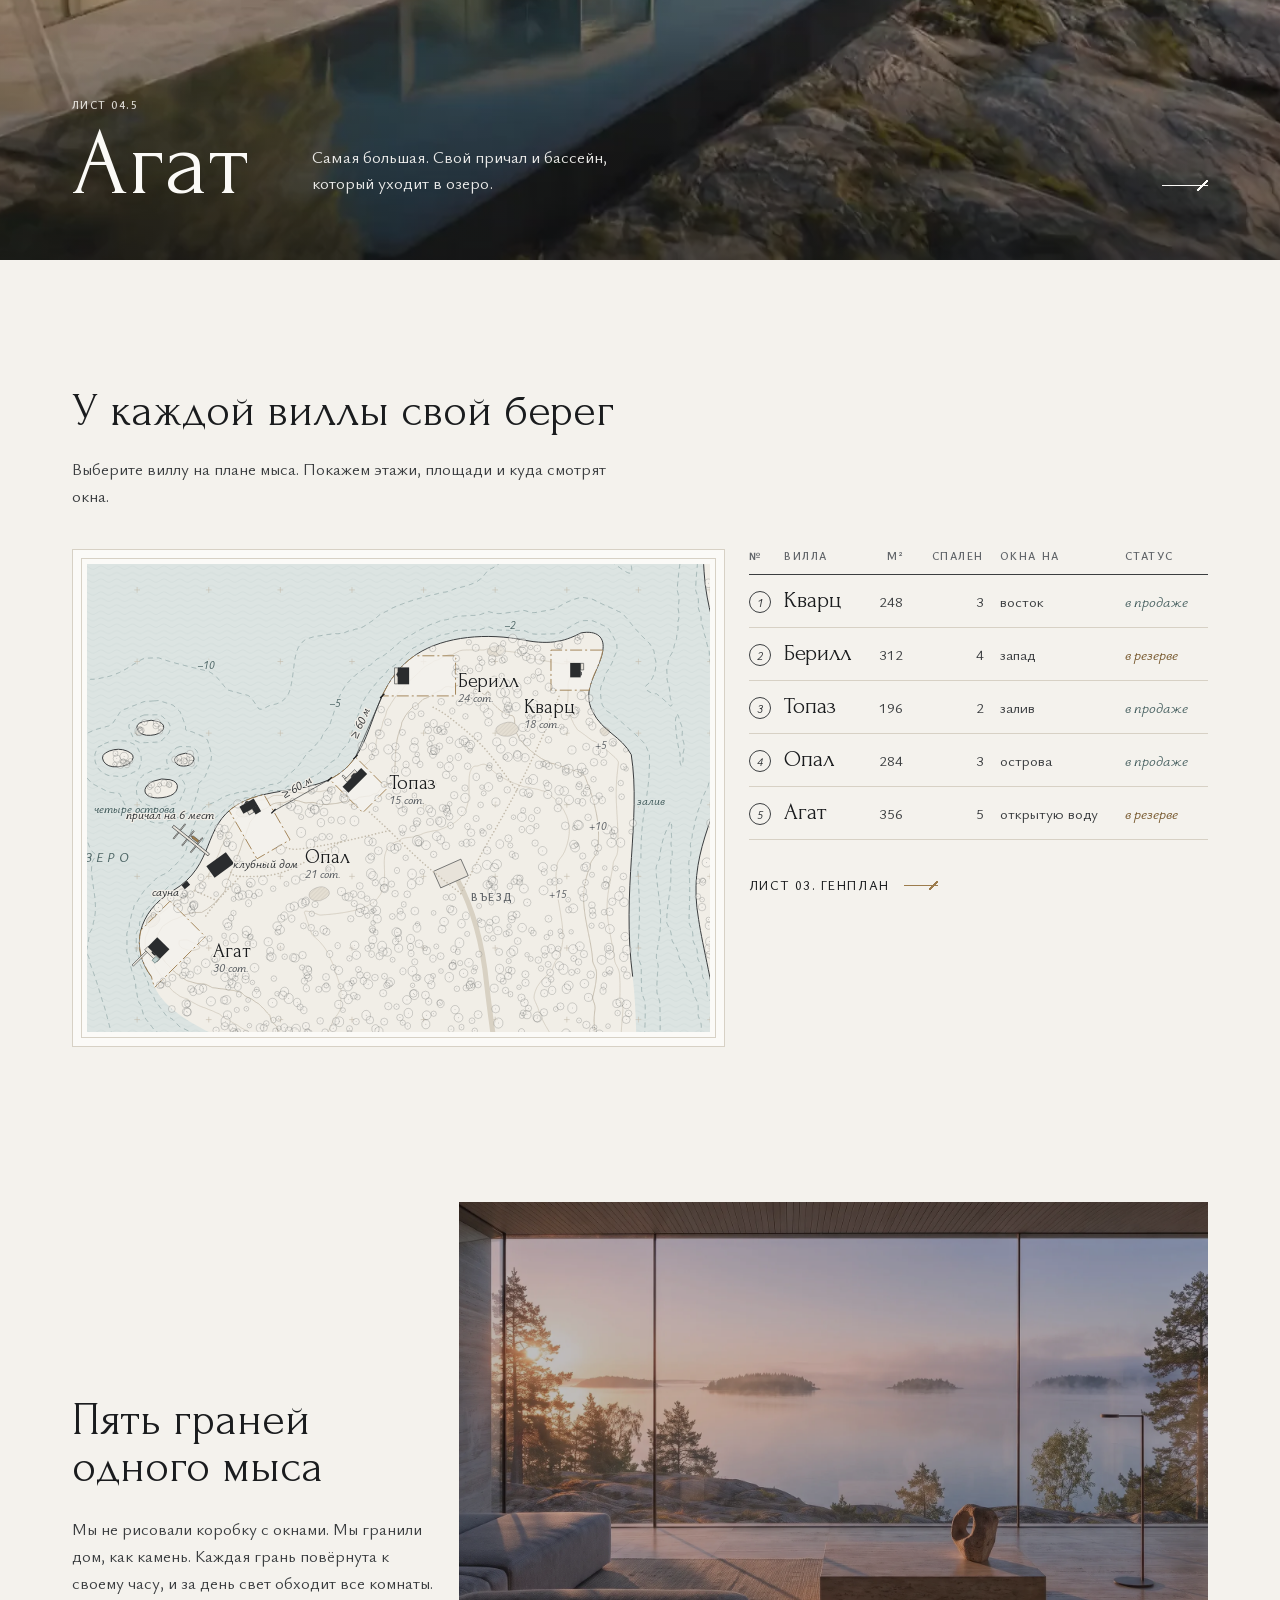
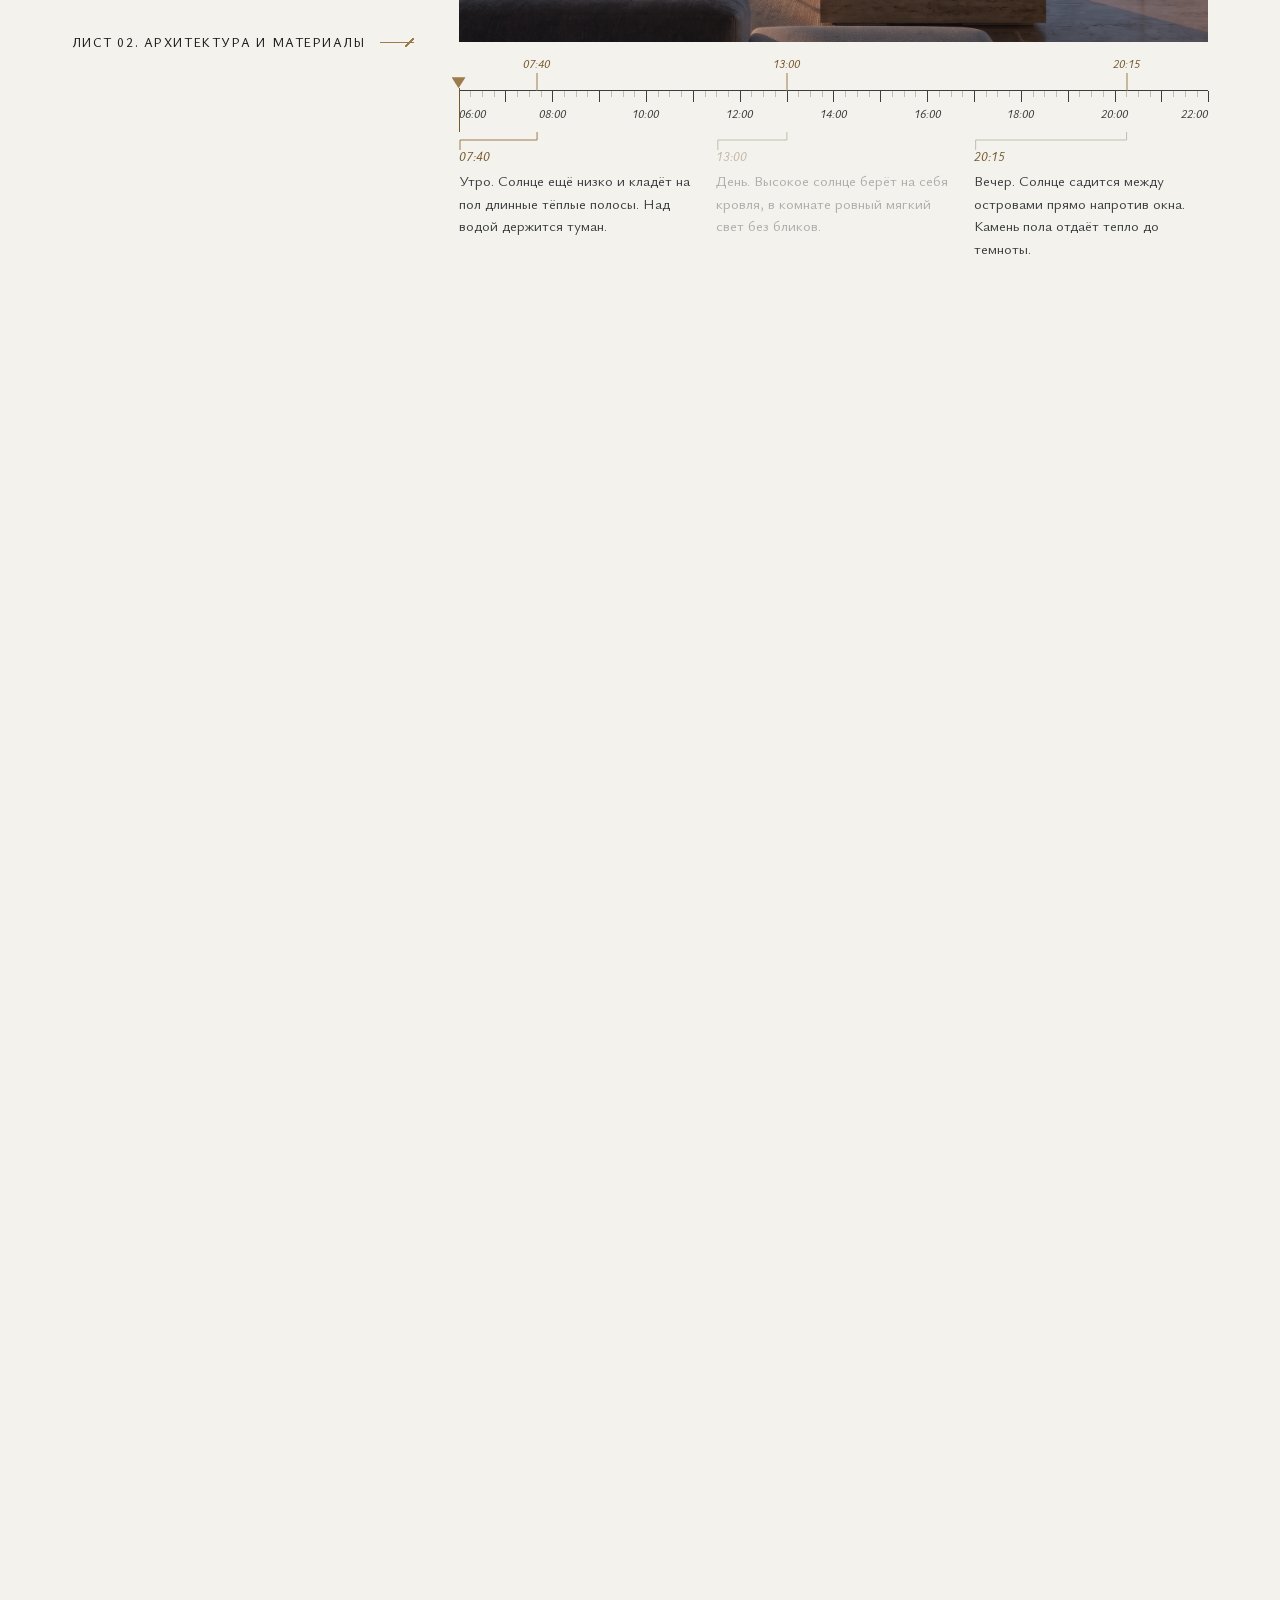
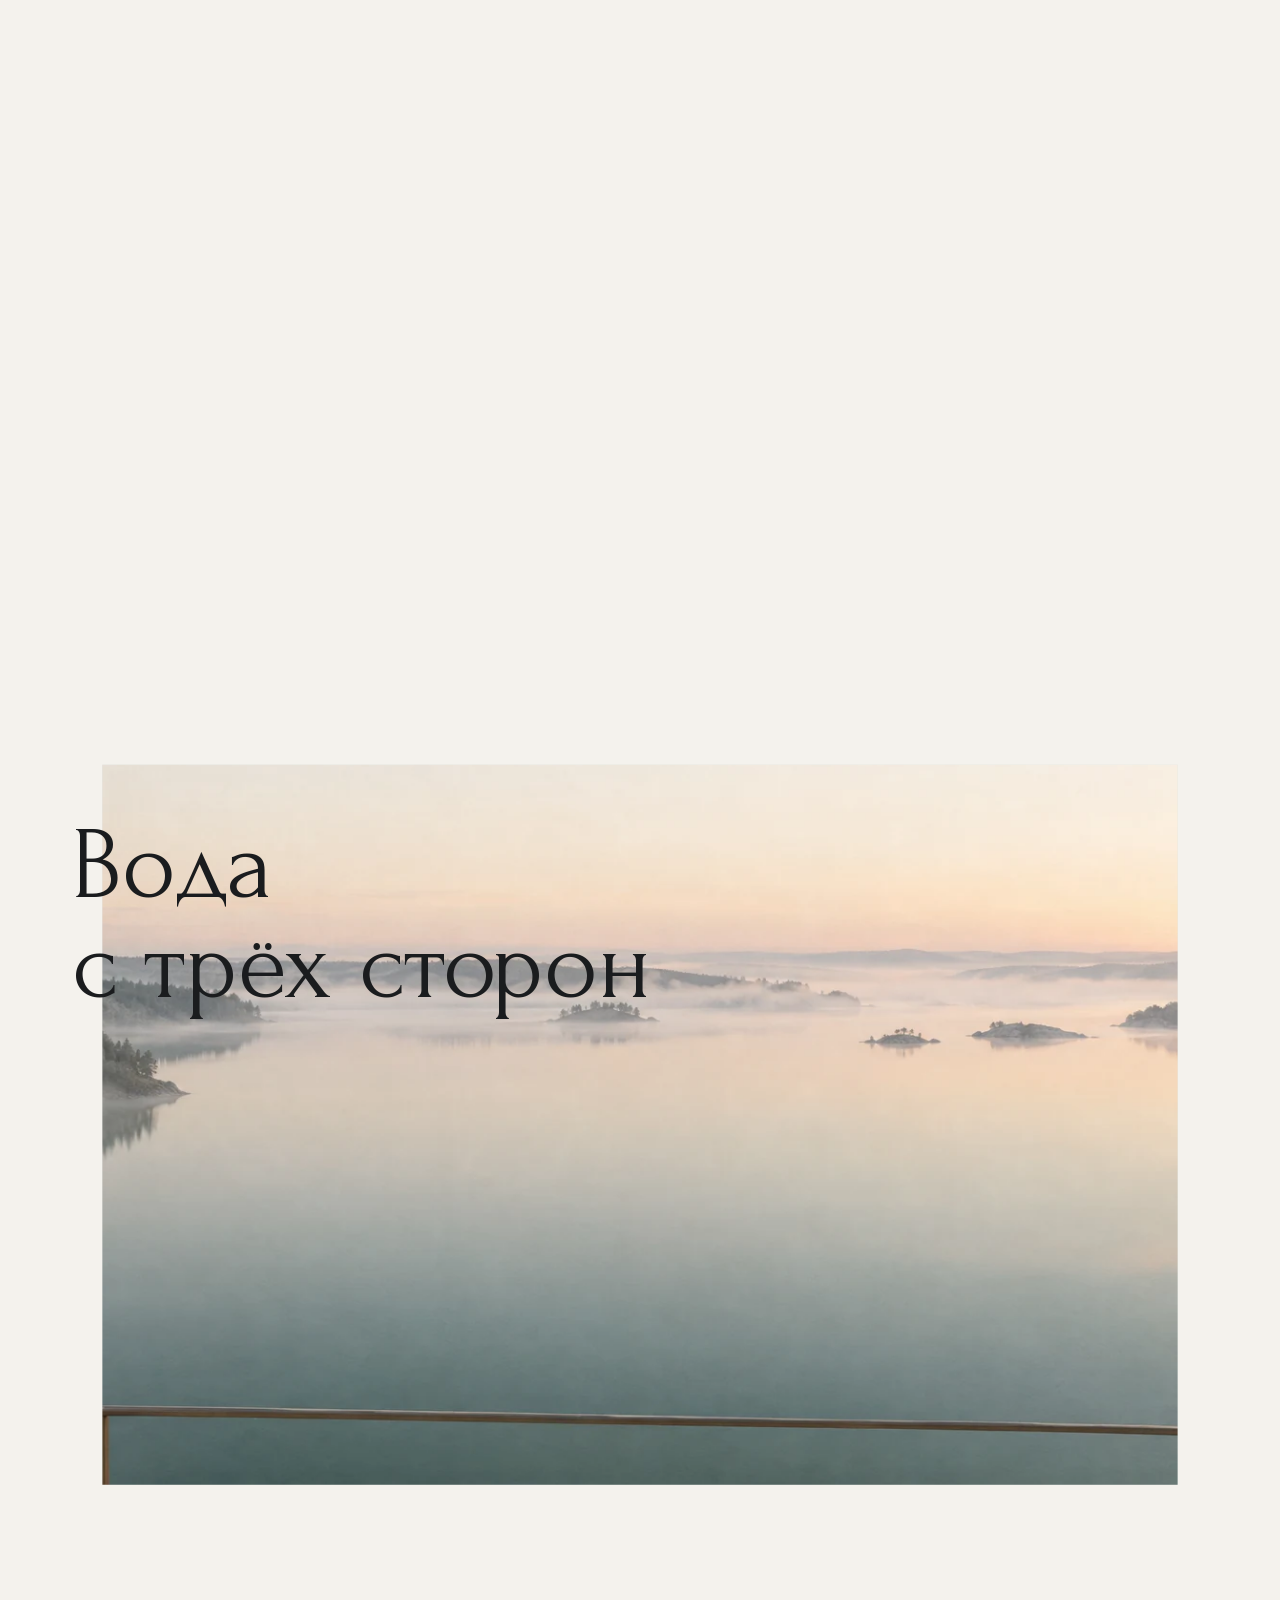
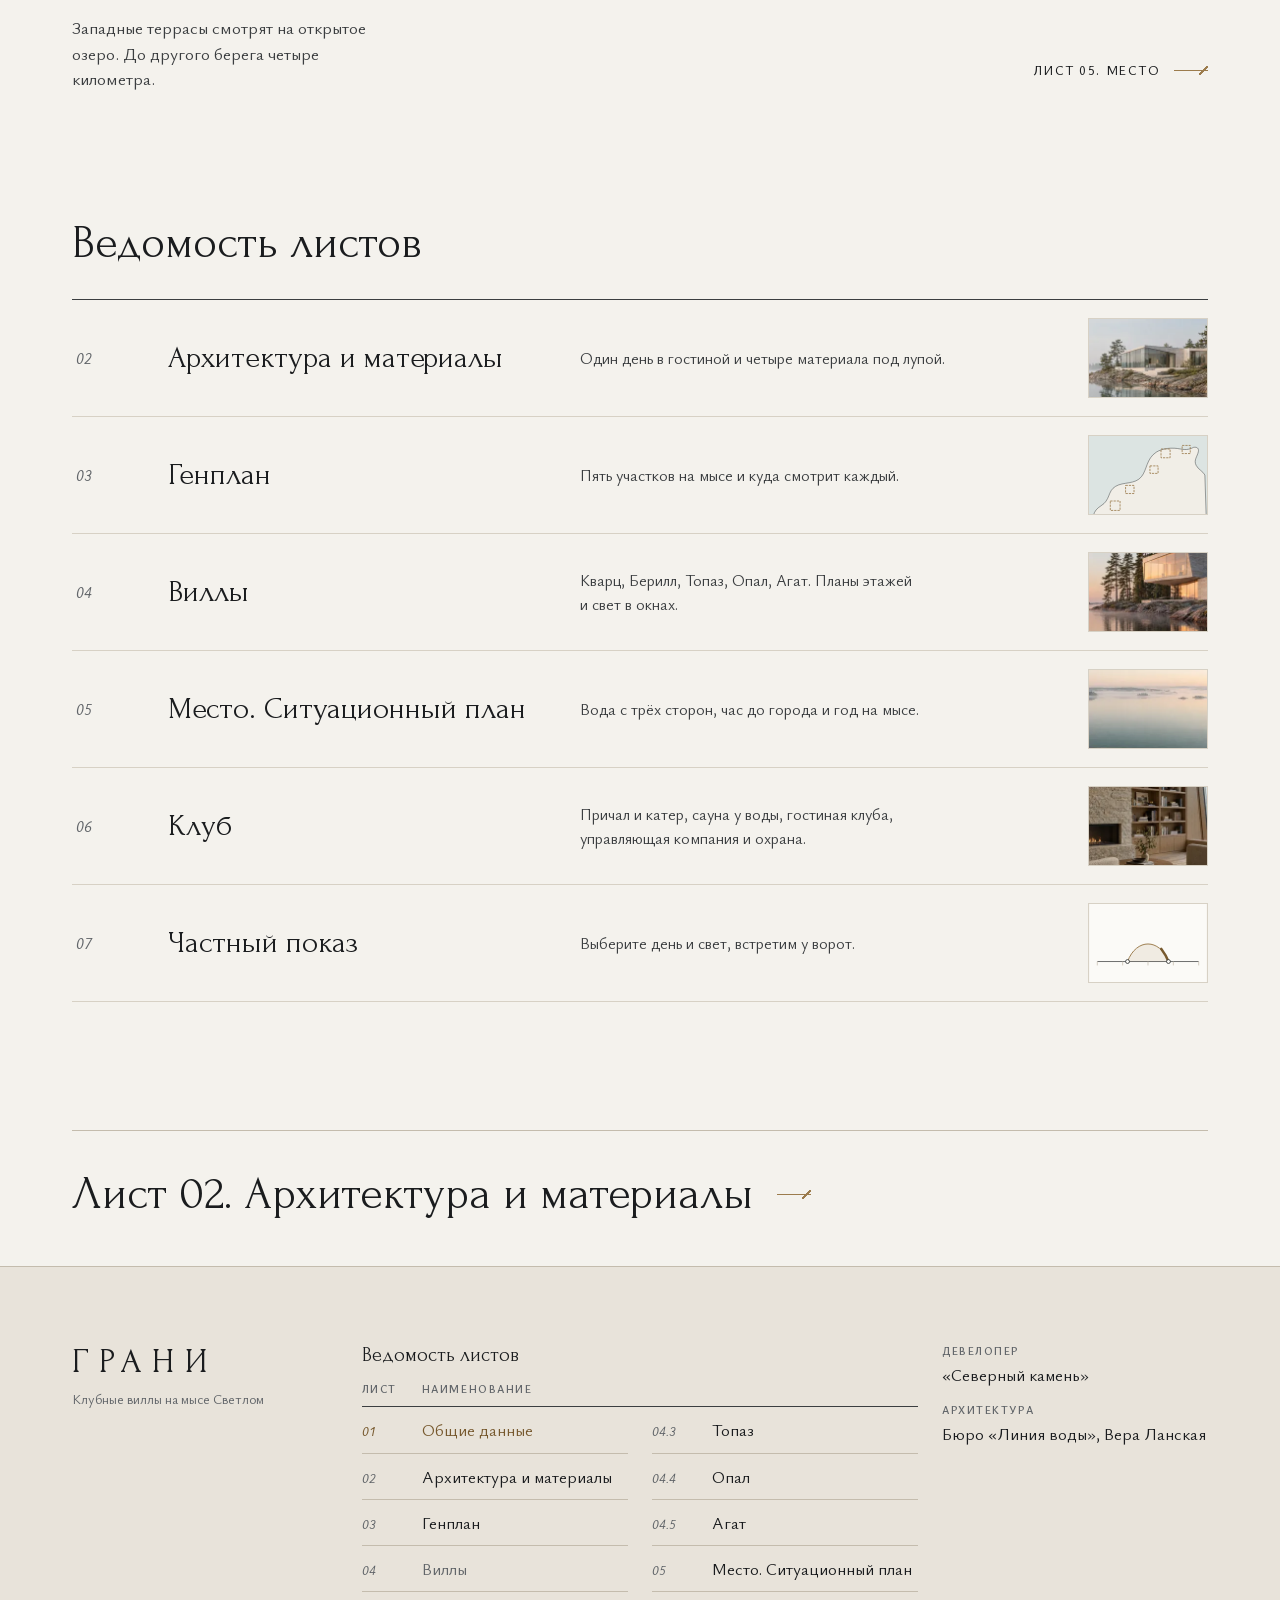
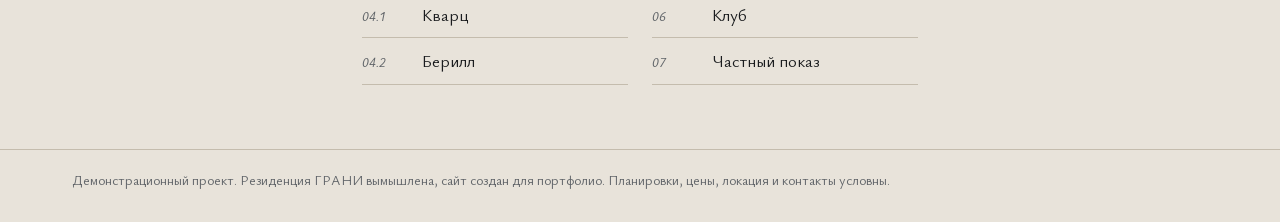
==== commit 29247173: "ГРАНИ круг 4: виллы на главной петлями, пролёт на странице виллы, другие виллы плашками, кристалл-бр" ====
--- a/index.html
+++ b/index.html
@@ -70,13 +70,35 @@
       <div><dt>вилл на мысе</dt><dd>5</dd></div>
       <div><dt>до потолка в гостиной</dt><dd>4,2<i>м</i></dd></div>
       <div><dt>фасада из стекла</dt><dd>72<i>%</i></dd></div>
-      <div><dt>от террасы до воды</dt><dd>30<i>м</i></dd></div>
+      <div><dt>между соседями</dt><dd>60<i>м</i></dd></div>
     </dl>
-    <dl class="stamp"><div><dt>Лист</dt><dd>01 из 07</dd></div><div><dt>Координаты</dt><dd>62°08′ с.&nbsp;ш. 34°01′ в.&nbsp;д.</dd></div><div><dt>Закат сегодня</dt><dd id="stampSet">&nbsp;</dd></div></dl>
-  </div>
-</section>
-
-<!-- Экран 2. Свет по часам: одна гостиная в трёх светах, час идёт по прокрутке (на телефоне шкалу тянут пальцем) -->
+    <dl class="stamp"><div><dt>Координаты</dt><dd>62°08′ с.&nbsp;ш. 34°01′ в.&nbsp;д.</dd></div><div><dt>Закат сегодня</dt><dd id="stampSet">&nbsp;</dd></div></dl>
+  </div>
+</section>
+
+<!-- Экран 2. Пять вилл подряд, каждая во весь экран: короткая петля подлёта (autoplay, не скраб), имя и
+     строка характера из villas.js, весь блок ведёт на лист виллы. Блоки строит pages/glavnaya.js -->
+<section class="loops" id="villy5" aria-label="Пять вилл"></section>
+
+<!-- Экран 3. Генплан в лёгком режиме и экспликация вилл -->
+<section class="sec wrap" id="genplan">
+  <div class="sec__head">
+    <h2 class="d2">У&nbsp;каждой виллы свой берег</h2>
+    <p class="txt">Выберите виллу на плане мыса. Покажем этажи, площади и&nbsp;куда смотрят окна.</p>
+  </div>
+  <div class="grid gpl">
+    <div class="gpl__map sheet"><svg id="gplSvg" aria-label="Генплан мыса Светлого"></svg></div>
+    <div class="gpl__tbl">
+      <table class="expl" id="expl">
+        <thead><tr><th scope="col">№</th><th scope="col">Вилла</th><th scope="col" class="r">м²</th><th scope="col" class="r">Спален</th><th scope="col">Окна на</th><th scope="col">Статус</th></tr></thead>
+        <tbody></tbody>
+      </table>
+      <a class="tick-link gpl__link" href="villy.html">Лист 03. Генплан</a>
+    </div>
+  </div>
+</section>
+
+<!-- Экран 4. «Пять граней одного мыса», свет по часам: одна гостиная в трёх светах, час идёт по прокрутке (на телефоне шкалу тянут пальцем) -->
 <section class="light" id="svet">
   <div class="light__pin">
     <div class="wrap grid light__grid">
@@ -106,41 +128,7 @@
   </div>
 </section>
 
-<!-- Пролёт: с воды внутрь виллы «Кварц», видео перематывается прокруткой -->
-<section class="fly" id="prolet">
-  <div class="fly__pin">
-    <div class="fly__frame">
-      <video class="fly__video" id="flyV" muted playsinline preload="none" disablepictureinpicture aria-label="Вилла «Кварц» на рассвете. Камера подлетает с воды и входит в кухню-столовую" data-src="assets/video/prolet-kvarc.mp4" data-src-m="assets/video/prolet-kvarc-m.mp4" data-poster="assets/video/prolet-kvarc-poster.webp" data-poster-m="assets/video/prolet-kvarc-poster-m.webp"></video>
-      <div class="fly__bar" aria-hidden="true"><i id="flyBar"></i></div>
-    </div>
-    <div class="wrap grid fly__cap">
-      <h2 class="d2 fly__name">Кварц</h2>
-      <p class="lead fly__line">Рассветная. Окна на&nbsp;восток, кухня встречает солнце первой.</p>
-      <a class="tick-link fly__link" href="villa.html?v=kvarc">Лист 04.1. Кварц</a>
-      <a class="tick-link fly__more" href="villy.html">Все пять вилл</a>
-    </div>
-  </div>
-</section>
-
-<!-- Экран 3. Генплан в лёгком режиме и экспликация вилл -->
-<section class="sec wrap" id="genplan">
-  <div class="sec__head">
-    <h2 class="d2">У&nbsp;каждой виллы свой берег</h2>
-    <p class="txt">Выберите виллу на плане мыса. Покажем этажи, площади и&nbsp;куда смотрят окна.</p>
-  </div>
-  <div class="grid gpl">
-    <div class="gpl__map sheet"><svg id="gplSvg" aria-label="Генплан мыса Светлого"></svg></div>
-    <div class="gpl__tbl">
-      <table class="expl" id="expl">
-        <thead><tr><th scope="col">№</th><th scope="col">Вилла</th><th scope="col" class="r">м²</th><th scope="col" class="r">Спален</th><th scope="col">Окна на</th><th scope="col">Статус</th></tr></thead>
-        <tbody></tbody>
-      </table>
-      <a class="tick-link gpl__link" href="villy.html">Лист 03. Генплан</a>
-    </div>
-  </div>
-</section>
-
-<!-- Экран 4. Вода с трёх сторон: видео тумана из v1 со сценой открытия -->
+<!-- Экран 5. Вода с трёх сторон: видео тумана из v1 со сценой открытия -->
 <section class="view" id="voda">
   <div class="view__stage">
     <div class="view__media" id="viewMedia">
@@ -156,7 +144,7 @@
   </div>
 </section>
 
-<!-- Экран 5. Ведомость листов крупно: строка и миниатюра ключевой картинки листа -->
+<!-- Экран 6. Ведомость листов крупно: строка и миниатюра ключевой картинки листа -->
 <section class="sec wrap" id="listy">
   <h2 class="d2 listy__h">Ведомость листов</h2>
   <ol class="ledger">
--- a/assets/css/pages/glavnaya.css
+++ b/assets/css/pages/glavnaya.css
@@ -1,6 +1,6 @@
 /* Лист 01, главная (index.html). Подключается после base.css (и villy-genplan.css для генплана).
-   Экраны: 1 первый экран с кристаллом и дугой солнца · 2 свет по часам · пролёт в Кварц ·
-   3 генплан и экспликация · 4 вода с трёх сторон · 5 ведомость листов. */
+   Экраны: 1 первый экран с кристаллом и дугой солнца · 2 пять вилл, петли подлёта ·
+   3 генплан и экспликация · 4 свет по часам · 5 вода с трёх сторон · 6 ведомость листов. */
 
 /* кристалл: холст на весь экран под страницей, положение задаёт pages/glavnaya.js */
 .gem{position:fixed;inset:0;width:100vw;height:100vh;height:100lvh;z-index:0;pointer-events:none;transition:opacity .6s}
@@ -52,22 +52,21 @@
 .light__hours li.is-on{opacity:1}
 .light__hours b{font:italic 500 13px/1 var(--ff-t);color:var(--bronze-ink)}
 
-/* ---------- пролёт ---------- */
-.fly{position:relative}
-.fly__pin{position:relative;height:100vh;height:100svh;display:flex;flex-direction:column;padding-top:var(--hdr);background:var(--bg)}
-.fly__frame{position:relative;flex:1;min-height:0;overflow:hidden;background:#C9CFCC}
-.fly__video{width:100%;height:100%;object-fit:cover;background:center/cover no-repeat}
-.fly__bar{position:absolute;left:0;right:0;bottom:0;height:2px;background:rgba(251,250,247,.45)}
-.fly__bar i{position:absolute;inset:0;background:var(--bronze);transform:scaleX(0);transform-origin:left}
-.fly__cap{align-items:end;row-gap:12px;padding-top:22px;padding-bottom:26px}
-.fly__name{grid-column:1/4}
-.fly__line{grid-column:4/9;max-width:44ch}
-.fly__link{grid-column:9/13;justify-self:end}
-/* «Ещё четыре виллы» под ссылкой на Кварц: та же засечка, бронзой, чтобы читалось как действие */
-.fly__name,.fly__line{grid-row:1/3}
-.fly__link{grid-row:1;min-height:36px}
-.fly__more{grid-column:9/13;grid-row:2;justify-self:end;min-height:36px;color:var(--bronze-ink)}
-.fly__more:hover{color:var(--ink)}
+/* ---------- экран 2: пять вилл, у каждой петля подлёта во весь экран под шапкой ---------- */
+.loops{position:relative;z-index:1;background:var(--bg)}
+.loop{position:relative;display:flex;align-items:flex-end;height:calc(100vh - var(--hdr));height:calc(100svh - var(--hdr));min-height:440px;overflow:hidden;background:var(--sand);color:var(--surface)}
+.loop+.loop{border-top:1px solid var(--bg)}
+.loop__v{position:absolute;inset:0;width:100%;height:100%;object-fit:cover;transition:transform 1.2s var(--ease-out)}
+/* затемнение снизу под подпись: читается на любом кадре */
+.loop::after{content:"";position:absolute;inset:0;background:linear-gradient(to top,rgba(20,22,24,.62) 0%,rgba(20,22,24,.28) 32%,rgba(20,22,24,0) 58%);pointer-events:none}
+.loop__cap{position:relative;z-index:1;display:grid;grid-template-columns:auto 1fr auto;align-items:end;column-gap:var(--gap);row-gap:10px;width:100%;padding-bottom:clamp(28px,6vh,64px)}
+.loop__no{grid-column:1/-1;color:rgba(251,250,247,.82)}
+.loop__name{grid-column:1/2;color:var(--surface)}
+.loop__line{grid-column:2/3;max-width:40ch;color:rgba(251,250,247,.92);padding:0 0 .6em clamp(12px,3vw,48px)}
+.loop__tick{grid-column:3/4;margin-bottom:.9em;width:46px;height:11px;background:linear-gradient(var(--surface),var(--surface)) left center/100% 1px no-repeat,linear-gradient(-45deg,transparent 44%,var(--surface) 44% 58%,transparent 58%) right center/11px 11px no-repeat;transition:transform .35s var(--ease-out)}
+.loop:hover .loop__v{transform:scale(1.025)}
+.loop:hover .loop__tick,.loop:focus-visible .loop__tick{transform:translateX(8px)}
+.loop:focus-visible{outline:2px solid var(--bronze);outline-offset:-6px}
 
 /* ---------- экран 3: генплан и экспликация ---------- */
 .gpl{align-items:start;row-gap:32px}
@@ -113,9 +112,12 @@
   .light__head,.light__stage{grid-column:1/-1}
   .light__stage{margin-top:32px}
   .gpl__map,.gpl__tbl{grid-column:1/-1}
-  .fly__name,.fly__line,.fly__link,.fly__more{grid-column:1/-1;grid-row:auto;justify-self:start}
 }
 @media (max-width:760px){
+  .loop__cap{grid-template-columns:1fr auto;row-gap:8px}
+  .loop__name{grid-column:1/2}
+  .loop__tick{grid-column:2/3}
+  .loop__line{grid-column:1/-1;grid-row:3;padding:0;font-size:1rem}
   /* верх экрана под кристалл, дальше текст сверху вниз, а не прижат к низу */
   .hero{justify-content:flex-start;padding-top:300px}
   .sunarc{margin-top:28px}
@@ -129,10 +131,6 @@
   .light__hours{grid-template-columns:1fr}
   .light__hours li{display:none;opacity:1}
   .light__hours li.is-on{display:grid}
-  .fly__cap{padding-top:16px;padding-bottom:20px;row-gap:8px}
-  .fly__name{font-size:1.8rem}
-  .fly__line{font-size:1rem}
-  .fly__link,.fly__more{min-height:44px}
   .gpl__map{padding:8px}
   .gpl__map svg{aspect-ratio:1/1}
   .expl th:nth-child(5),.expl td:nth-child(5),.expl th:nth-child(4),.expl td:nth-child(4){display:none}
@@ -145,3 +143,4 @@
   .ledger__name{grid-column:2;font-size:1.4rem}
   .ledger__line{grid-column:2;font-size:15px}
 }
+@media (prefers-reduced-motion:reduce){.loop__v,.loop__tick{transition:none}.loop:hover .loop__v{transform:none}}
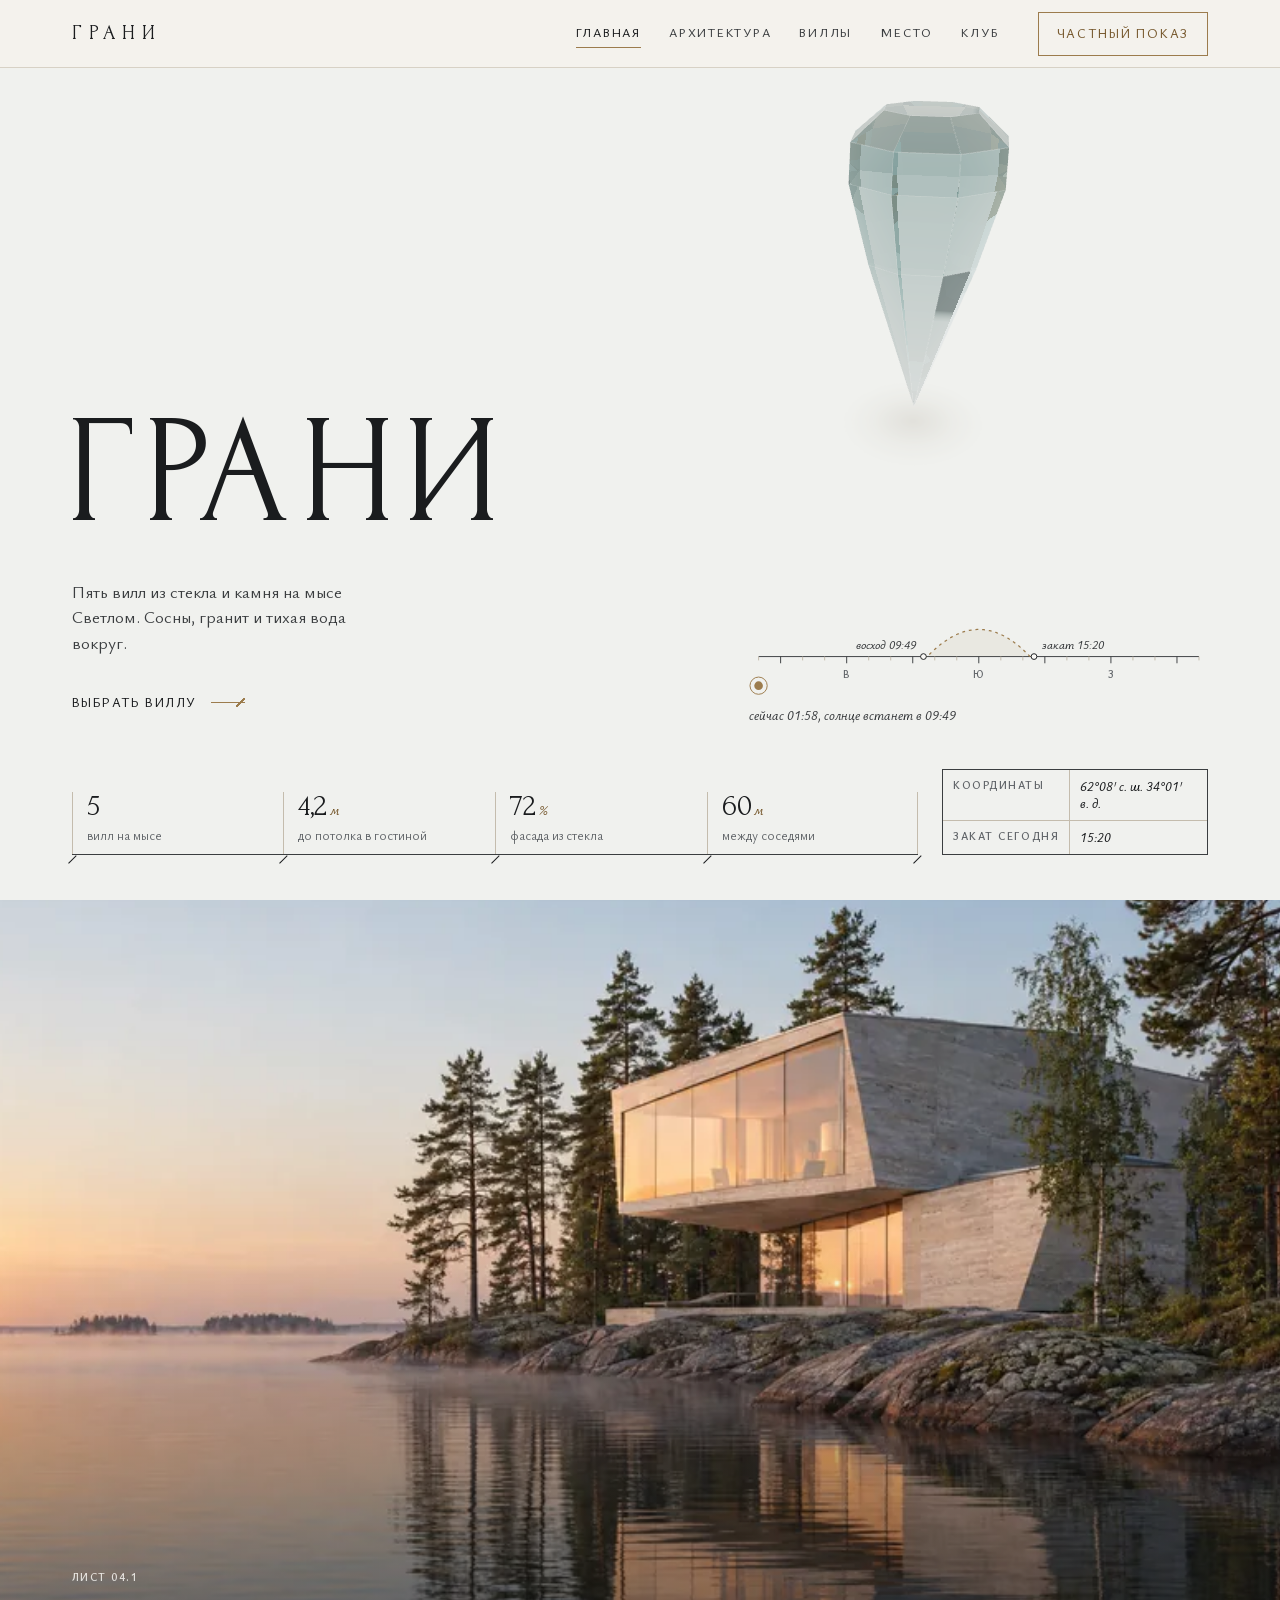
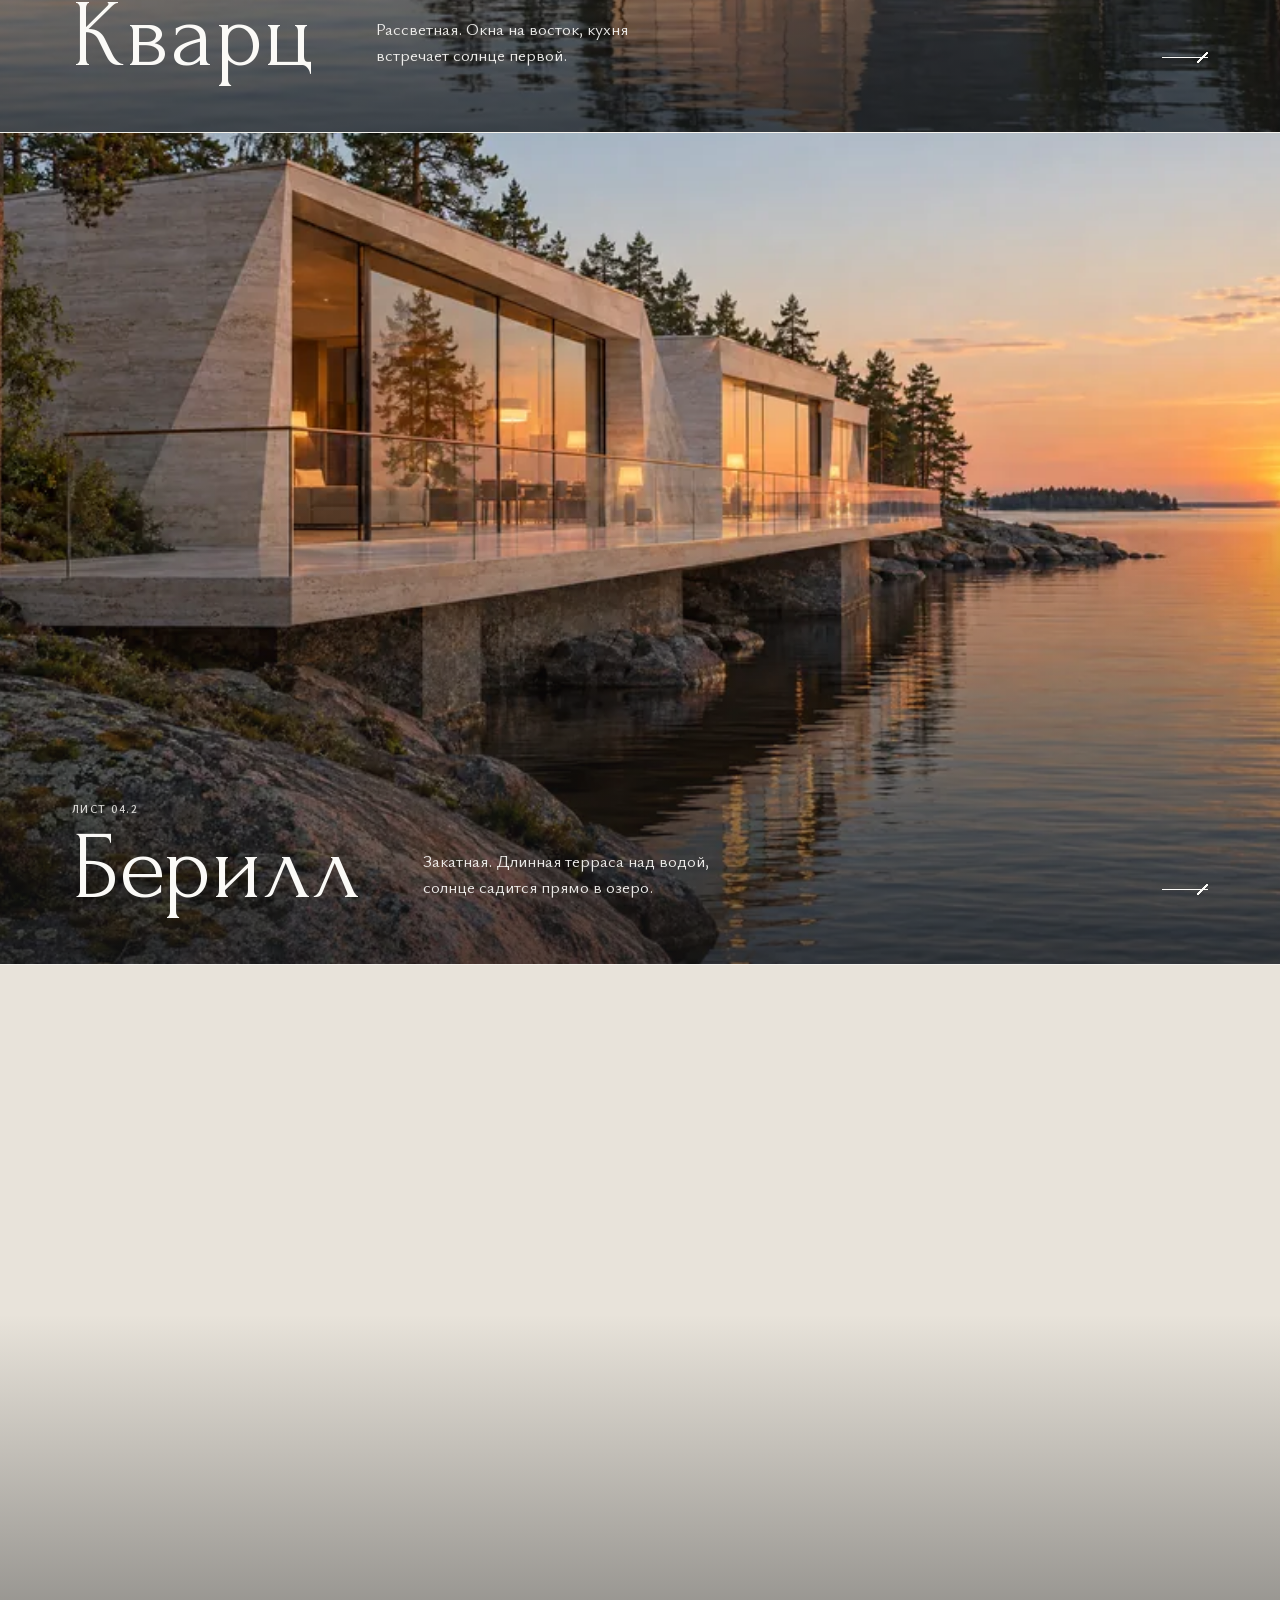
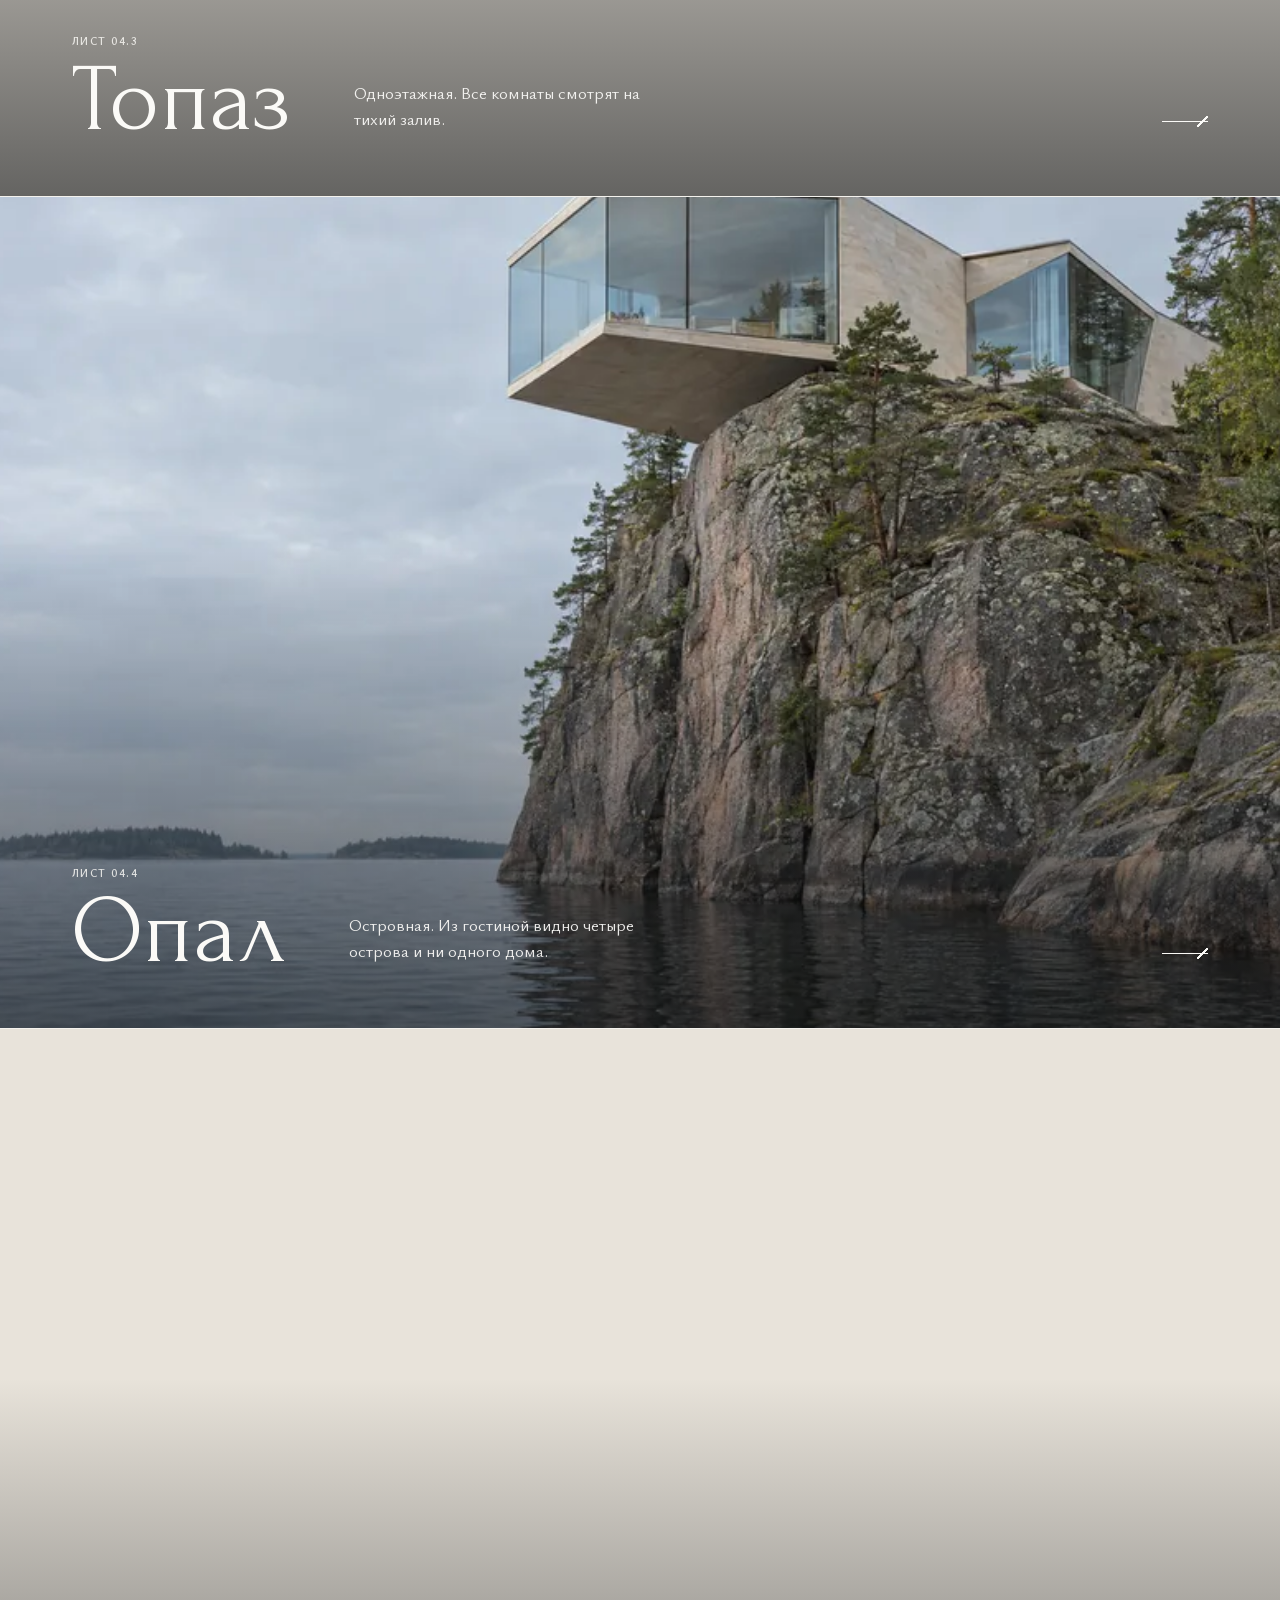
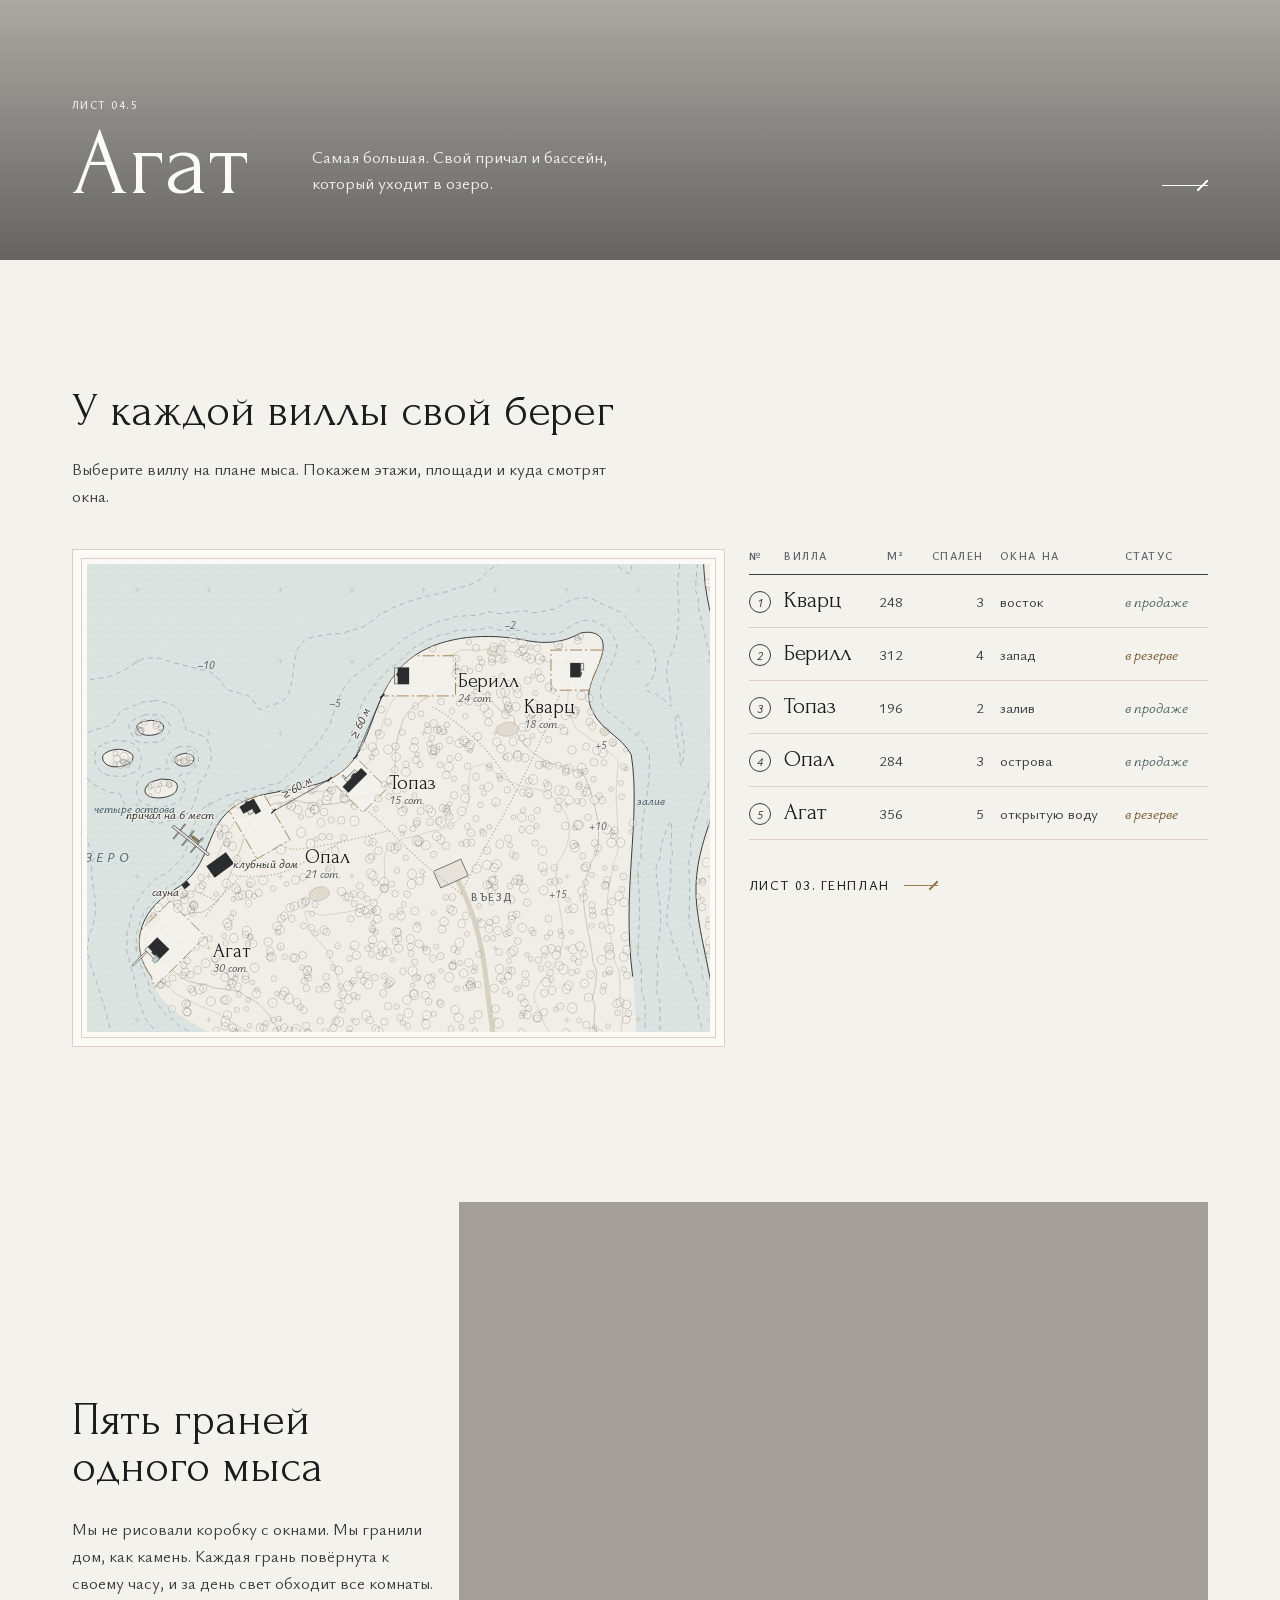
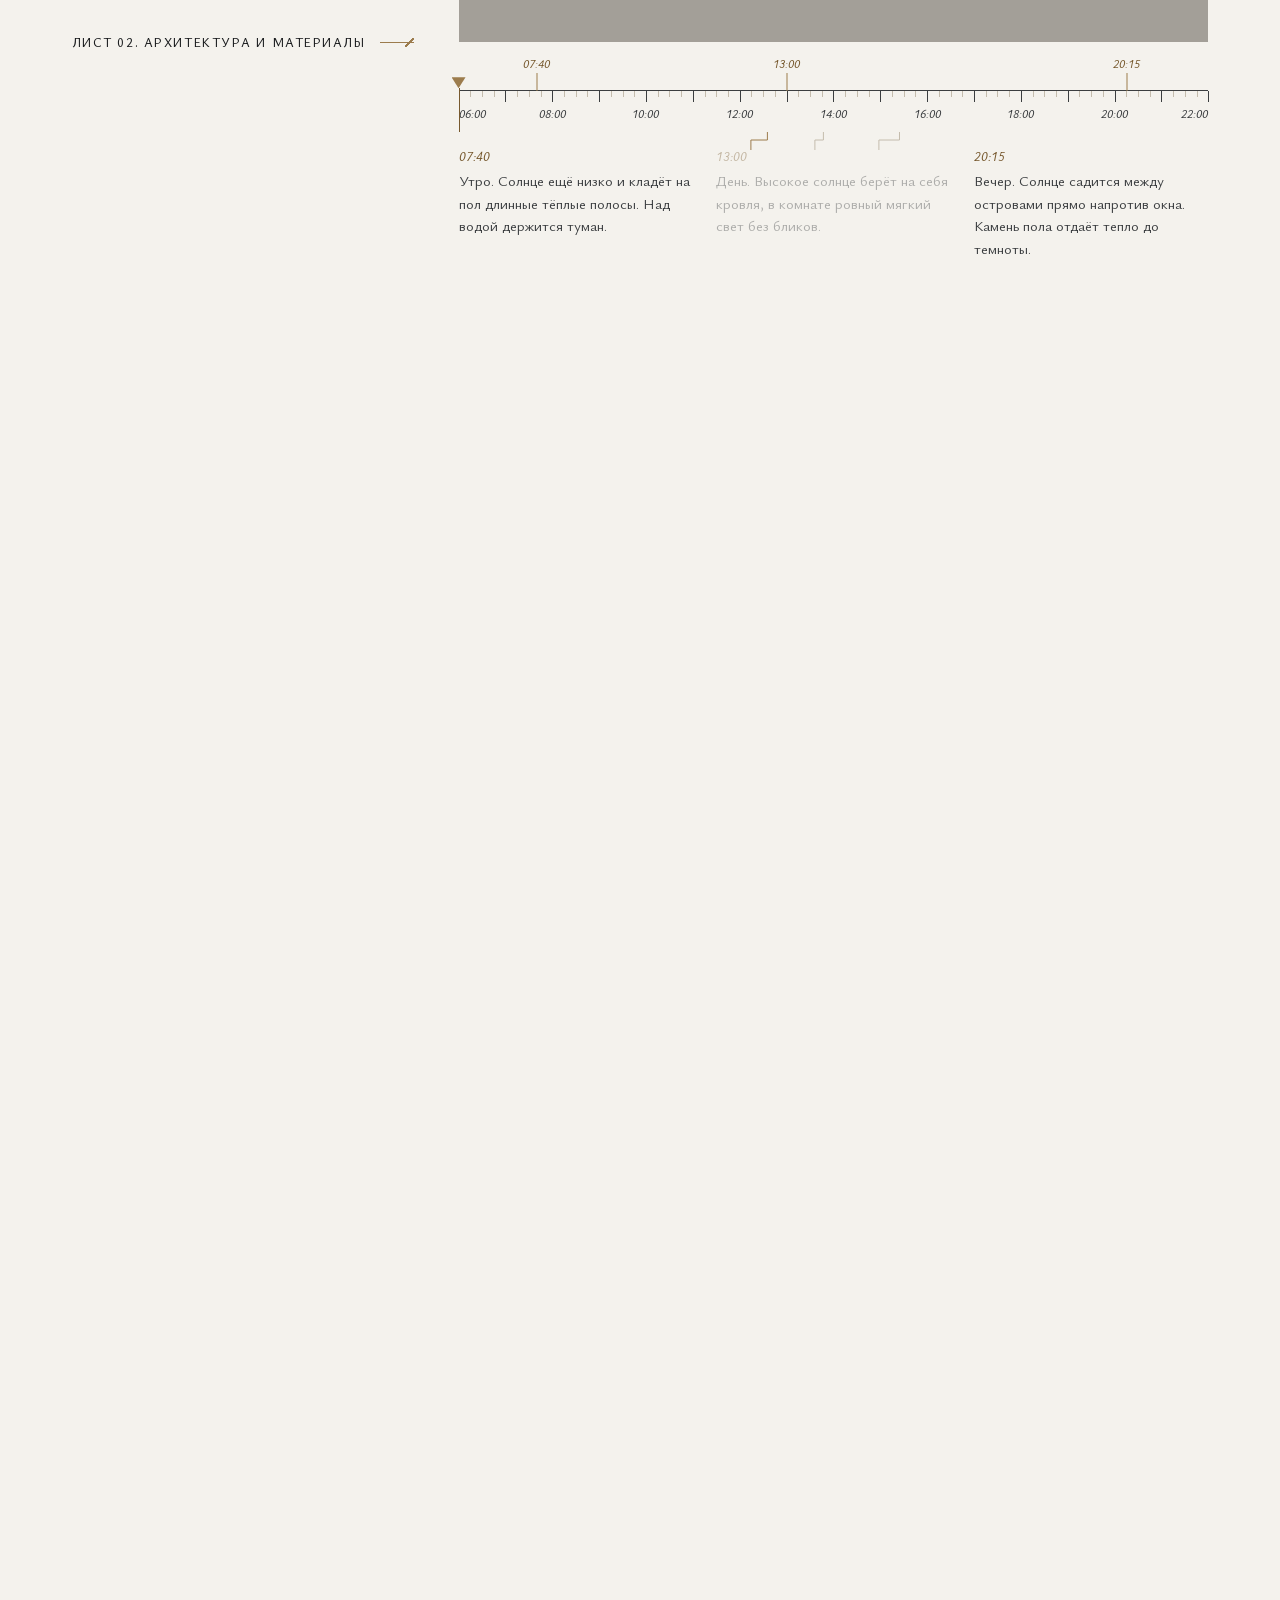
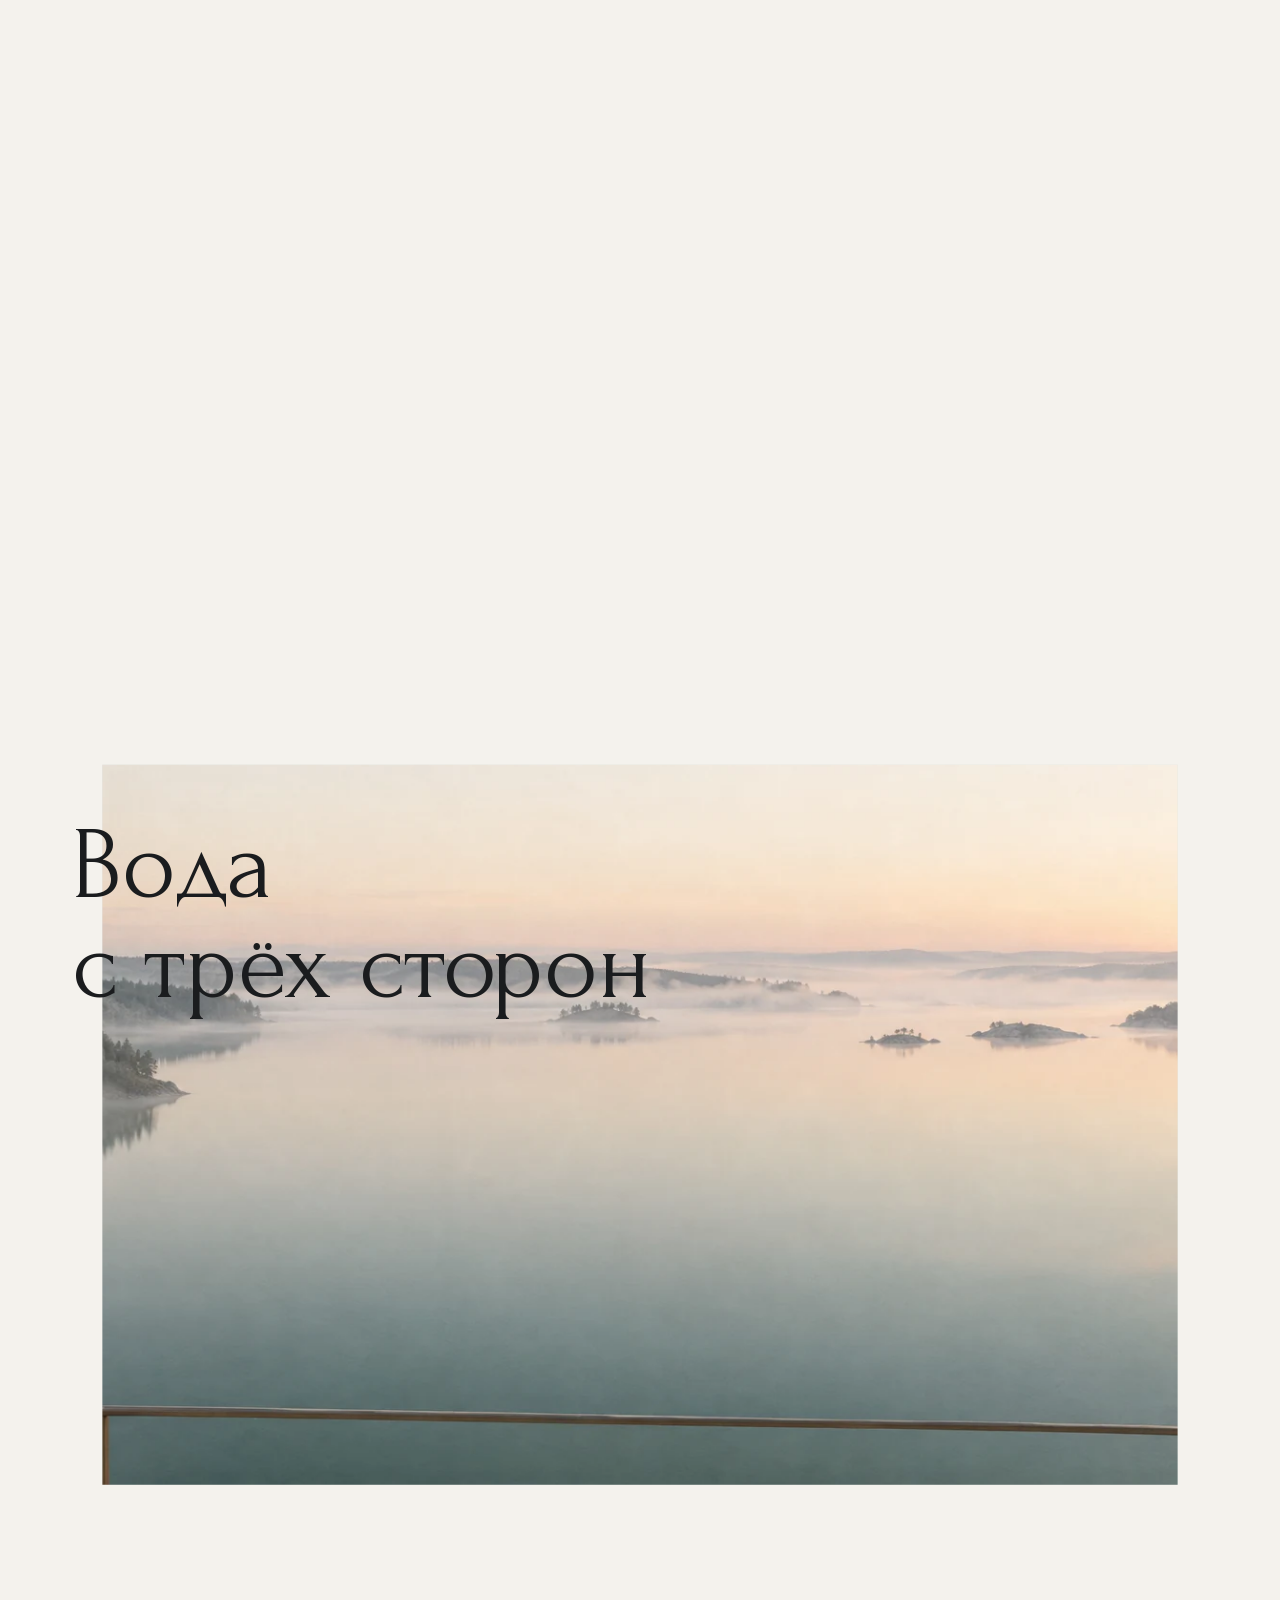
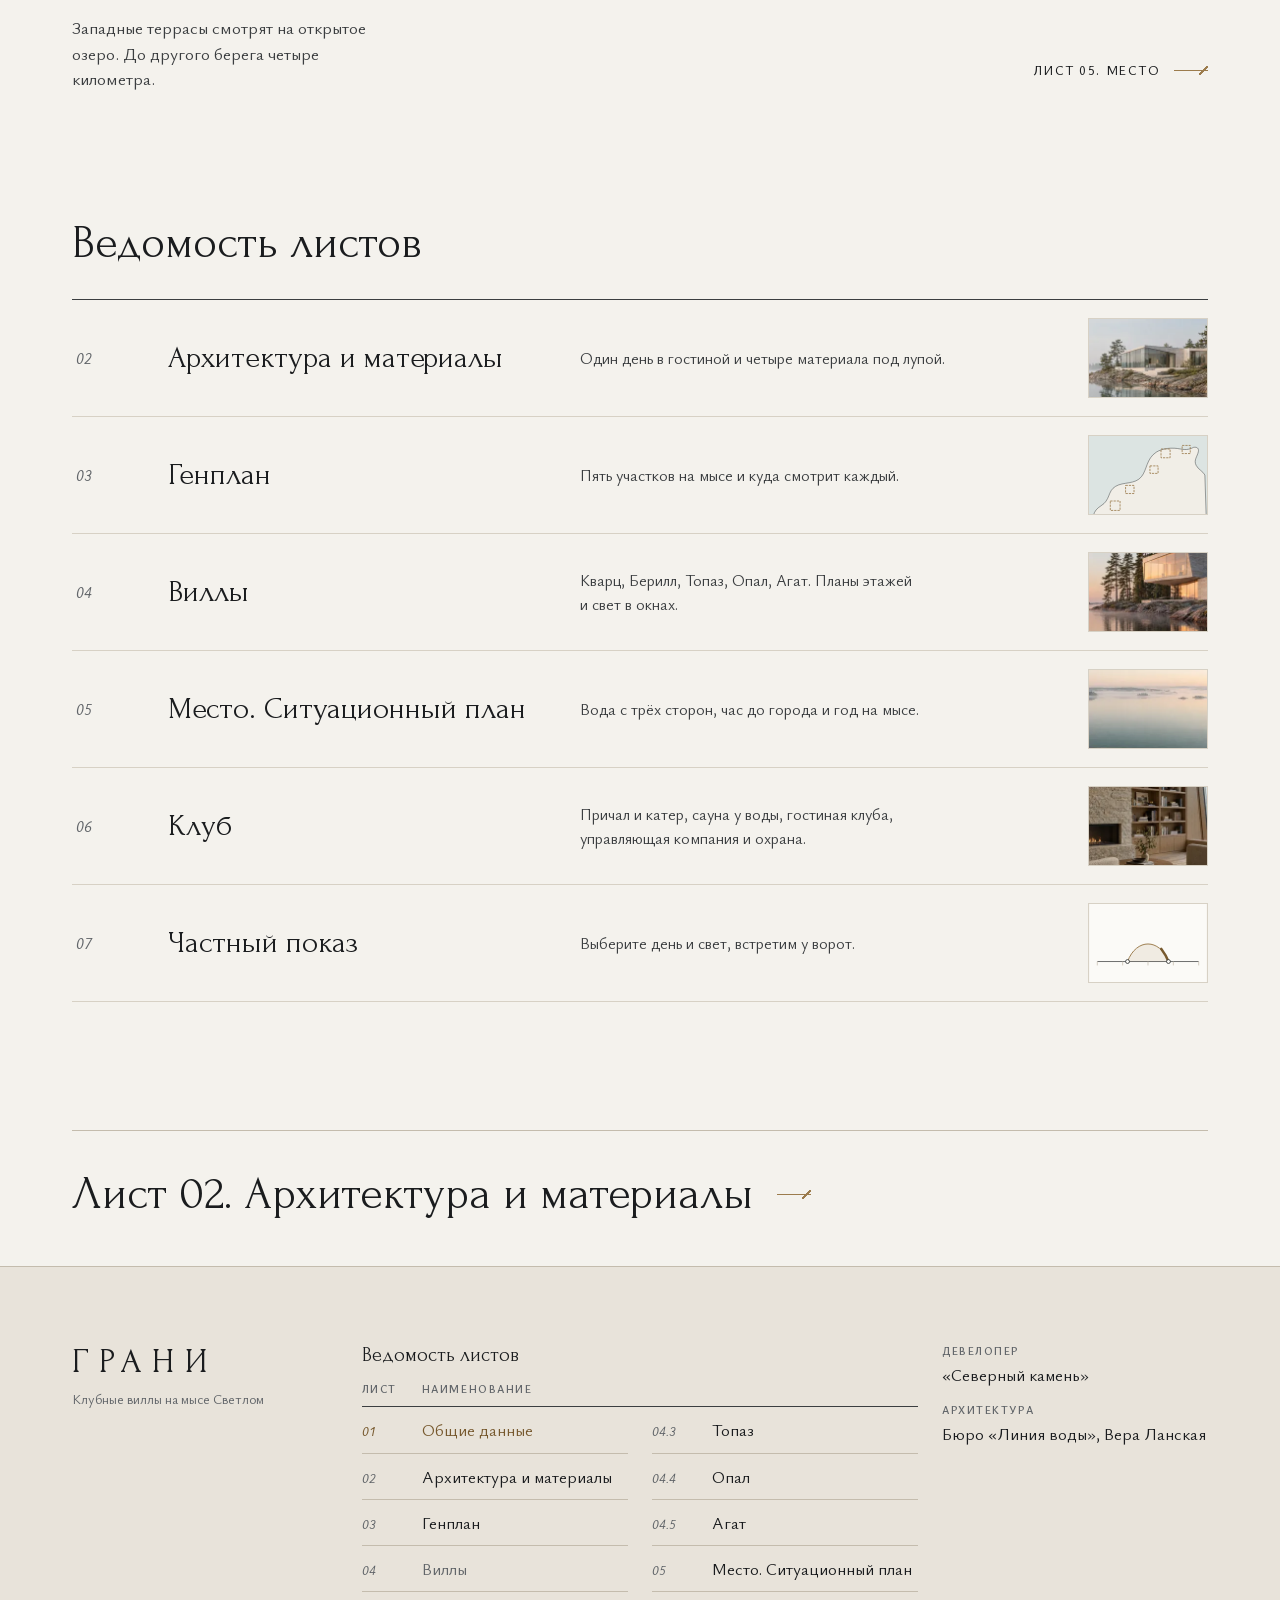
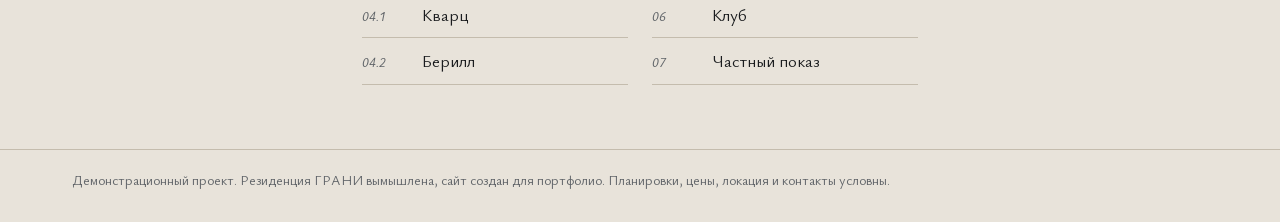
==== commit b68796f2: "ГРАНИ круг 5: вытянутый кристалл (3 варианта), фото вилл на главной, без повторов кадров Co-Authored" ====
--- a/index.html
+++ b/index.html
@@ -76,9 +76,9 @@
   </div>
 </section>
 
-<!-- Экран 2. Пять вилл подряд, каждая во весь экран: короткая петля подлёта (autoplay, не скраб), имя и
+<!-- Экран 2. Пять вилл подряд, каждая во весь экран: фото снаружи с лёгким параллаксом, имя и
      строка характера из villas.js, весь блок ведёт на лист виллы. Блоки строит pages/glavnaya.js -->
-<section class="loops" id="villy5" aria-label="Пять вилл"></section>
+<section class="vblks" id="villy5" aria-label="Пять вилл"></section>
 
 <!-- Экран 3. Генплан в лёгком режиме и экспликация вилл -->
 <section class="sec wrap" id="genplan">
--- a/assets/css/pages/glavnaya.css
+++ b/assets/css/pages/glavnaya.css
@@ -1,5 +1,5 @@
 /* Лист 01, главная (index.html). Подключается после base.css (и villy-genplan.css для генплана).
-   Экраны: 1 первый экран с кристаллом и дугой солнца · 2 пять вилл, петли подлёта ·
+   Экраны: 1 первый экран с кристаллом и дугой солнца · 2 пять вилл, фото с параллаксом ·
    3 генплан и экспликация · 4 свет по часам · 5 вода с трёх сторон · 6 ведомость листов. */
 
 /* кристалл: холст на весь экран под страницей, положение задаёт pages/glavnaya.js */
@@ -52,21 +52,33 @@
 .light__hours li.is-on{opacity:1}
 .light__hours b{font:italic 500 13px/1 var(--ff-t);color:var(--bronze-ink)}
 
-/* ---------- экран 2: пять вилл, у каждой петля подлёта во весь экран под шапкой ---------- */
-.loops{position:relative;z-index:1;background:var(--bg)}
-.loop{position:relative;display:flex;align-items:flex-end;height:calc(100vh - var(--hdr));height:calc(100svh - var(--hdr));min-height:440px;overflow:hidden;background:var(--sand);color:var(--surface)}
-.loop+.loop{border-top:1px solid var(--bg)}
-.loop__v{position:absolute;inset:0;width:100%;height:100%;object-fit:cover;transition:transform 1.2s var(--ease-out)}
+/* ---------- экран 2: пять вилл, фото снаружи во весь экран под шапкой ---------- */
+.vblks{position:relative;z-index:1;background:var(--bg)}
+.vblk{position:relative;display:flex;align-items:flex-end;height:calc(100vh - var(--hdr));height:calc(100svh - var(--hdr));min-height:440px;overflow:hidden;background:var(--sand);color:var(--surface)}
+.vblk+.vblk{border-top:1px solid var(--bg)}
+/* кадр выше блока на 12 %: запас под параллакс ±5 % (glavnaya.js) */
+.vblk__ph{position:absolute;left:0;right:0;top:-6%;height:112%}
+.vblk__img{width:100%;height:100%;object-fit:cover;transition:transform 1.4s var(--ease-out)}
+/* кадрирование по дому, как на листе виллы (villa.css) */
+.vblk[data-v="kvarc"] .vblk__img{object-position:50% 44%}
+.vblk[data-v="berill"] .vblk__img{object-position:50% 42%}
+.vblk[data-v="topaz"] .vblk__img{object-position:50% 46%}
+.vblk[data-v="opal"] .vblk__img{object-position:50% 16%}
+.vblk[data-v="agat"] .vblk__img{object-position:50% 46%}
 /* затемнение снизу под подпись: читается на любом кадре */
-.loop::after{content:"";position:absolute;inset:0;background:linear-gradient(to top,rgba(20,22,24,.62) 0%,rgba(20,22,24,.28) 32%,rgba(20,22,24,0) 58%);pointer-events:none}
-.loop__cap{position:relative;z-index:1;display:grid;grid-template-columns:auto 1fr auto;align-items:end;column-gap:var(--gap);row-gap:10px;width:100%;padding-bottom:clamp(28px,6vh,64px)}
-.loop__no{grid-column:1/-1;color:rgba(251,250,247,.82)}
-.loop__name{grid-column:1/2;color:var(--surface)}
-.loop__line{grid-column:2/3;max-width:40ch;color:rgba(251,250,247,.92);padding:0 0 .6em clamp(12px,3vw,48px)}
-.loop__tick{grid-column:3/4;margin-bottom:.9em;width:46px;height:11px;background:linear-gradient(var(--surface),var(--surface)) left center/100% 1px no-repeat,linear-gradient(-45deg,transparent 44%,var(--surface) 44% 58%,transparent 58%) right center/11px 11px no-repeat;transition:transform .35s var(--ease-out)}
-.loop:hover .loop__v{transform:scale(1.025)}
-.loop:hover .loop__tick,.loop:focus-visible .loop__tick{transform:translateX(8px)}
-.loop:focus-visible{outline:2px solid var(--bronze);outline-offset:-6px}
+.vblk::after{content:"";position:absolute;inset:0;background:linear-gradient(to top,rgba(20,22,24,.62) 0%,rgba(20,22,24,.28) 32%,rgba(20,22,24,0) 58%);pointer-events:none}
+.vblk__cap{position:relative;z-index:1;display:grid;grid-template-columns:auto 1fr auto;align-items:end;column-gap:var(--gap);row-gap:10px;width:100%;padding-bottom:clamp(28px,6vh,64px)}
+.vblk__no{grid-column:1/-1;color:rgba(251,250,247,.82)}
+.vblk__name{grid-column:1/2;color:var(--surface)}
+.vblk__line{grid-column:2/3;max-width:40ch;color:rgba(251,250,247,.92);padding:0 0 .6em clamp(12px,3vw,48px)}
+.vblk__tick{grid-column:3/4;margin-bottom:.9em;width:46px;height:11px;background:linear-gradient(var(--surface),var(--surface)) left center/100% 1px no-repeat,linear-gradient(-45deg,transparent 44%,var(--surface) 44% 58%,transparent 58%) right center/11px 11px no-repeat;transition:transform .35s var(--ease-out)}
+/* приближение кадра только мышью: на касании наведения нет */
+@media (hover:hover) and (pointer:fine){
+  .vblk:hover .vblk__img{transform:scale(1.045)}
+  .vblk:hover .vblk__tick{transform:translateX(8px)}
+}
+.vblk:focus-visible .vblk__tick{transform:translateX(8px)}
+.vblk:focus-visible{outline:2px solid var(--bronze);outline-offset:-6px}
 
 /* ---------- экран 3: генплан и экспликация ---------- */
 .gpl{align-items:start;row-gap:32px}
@@ -114,10 +126,16 @@
   .gpl__map,.gpl__tbl{grid-column:1/-1}
 }
 @media (max-width:760px){
-  .loop__cap{grid-template-columns:1fr auto;row-gap:8px}
-  .loop__name{grid-column:1/2}
-  .loop__tick{grid-column:2/3}
-  .loop__line{grid-column:1/-1;grid-row:3;padding:0;font-size:1rem}
+  .vblk__cap{grid-template-columns:1fr auto;row-gap:8px}
+  .vblk__name{grid-column:1/2}
+  .vblk__tick{grid-column:2/3}
+  .vblk__line{grid-column:1/-1;grid-row:3;padding:0;font-size:1rem}
+  /* телефон: блок узкий и высокий, кадр по дому */
+  .vblk[data-v="kvarc"] .vblk__img{object-position:70% 50%}
+  .vblk[data-v="berill"] .vblk__img{object-position:30% 50%}
+  .vblk[data-v="topaz"] .vblk__img{object-position:36% 50%}
+  .vblk[data-v="opal"] .vblk__img{object-position:80% 50%}
+  .vblk[data-v="agat"] .vblk__img{object-position:32% 50%}
   /* верх экрана под кристалл, дальше текст сверху вниз, а не прижат к низу */
   .hero{justify-content:flex-start;padding-top:300px}
   .sunarc{margin-top:28px}
@@ -143,4 +161,4 @@
   .ledger__name{grid-column:2;font-size:1.4rem}
   .ledger__line{grid-column:2;font-size:15px}
 }
-@media (prefers-reduced-motion:reduce){.loop__v,.loop__tick{transition:none}.loop:hover .loop__v{transform:none}}
+@media (prefers-reduced-motion:reduce){.vblk__img,.vblk__tick{transition:none}.vblk:hover .vblk__img{transform:none}}
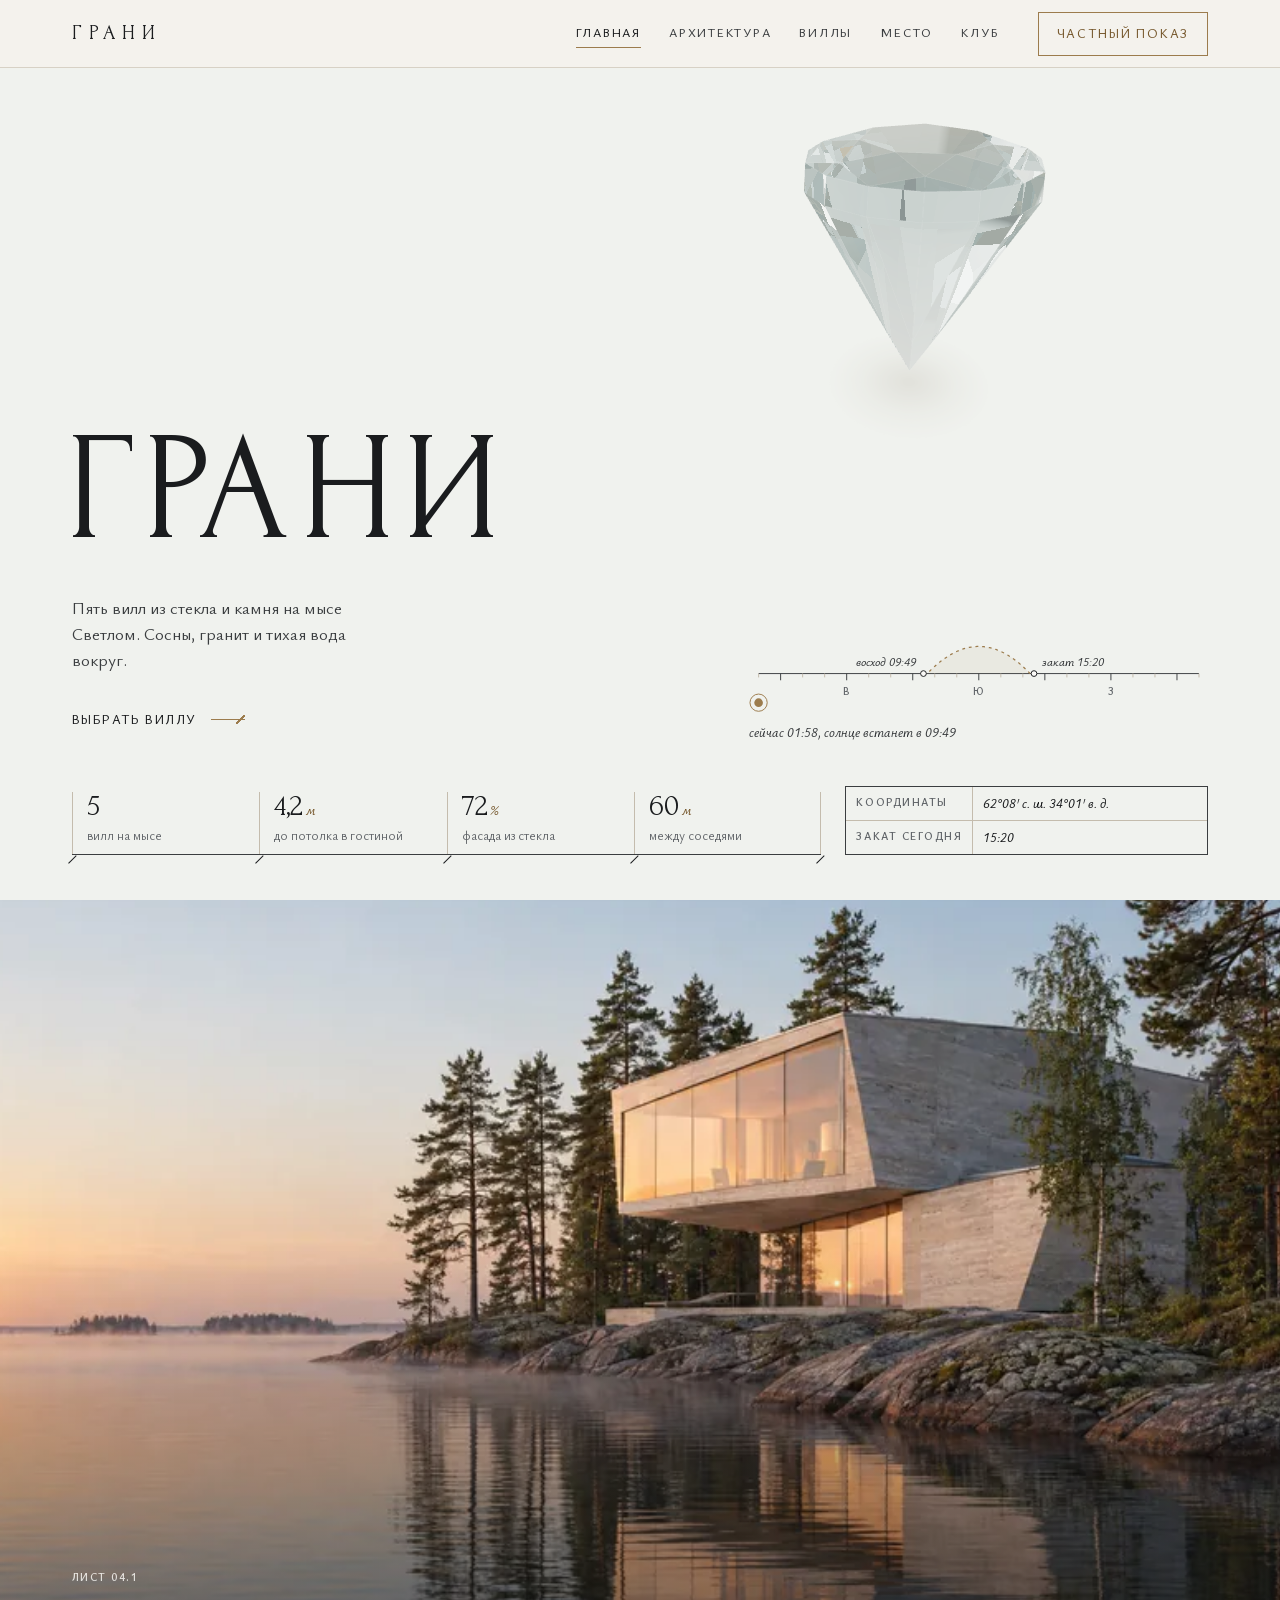
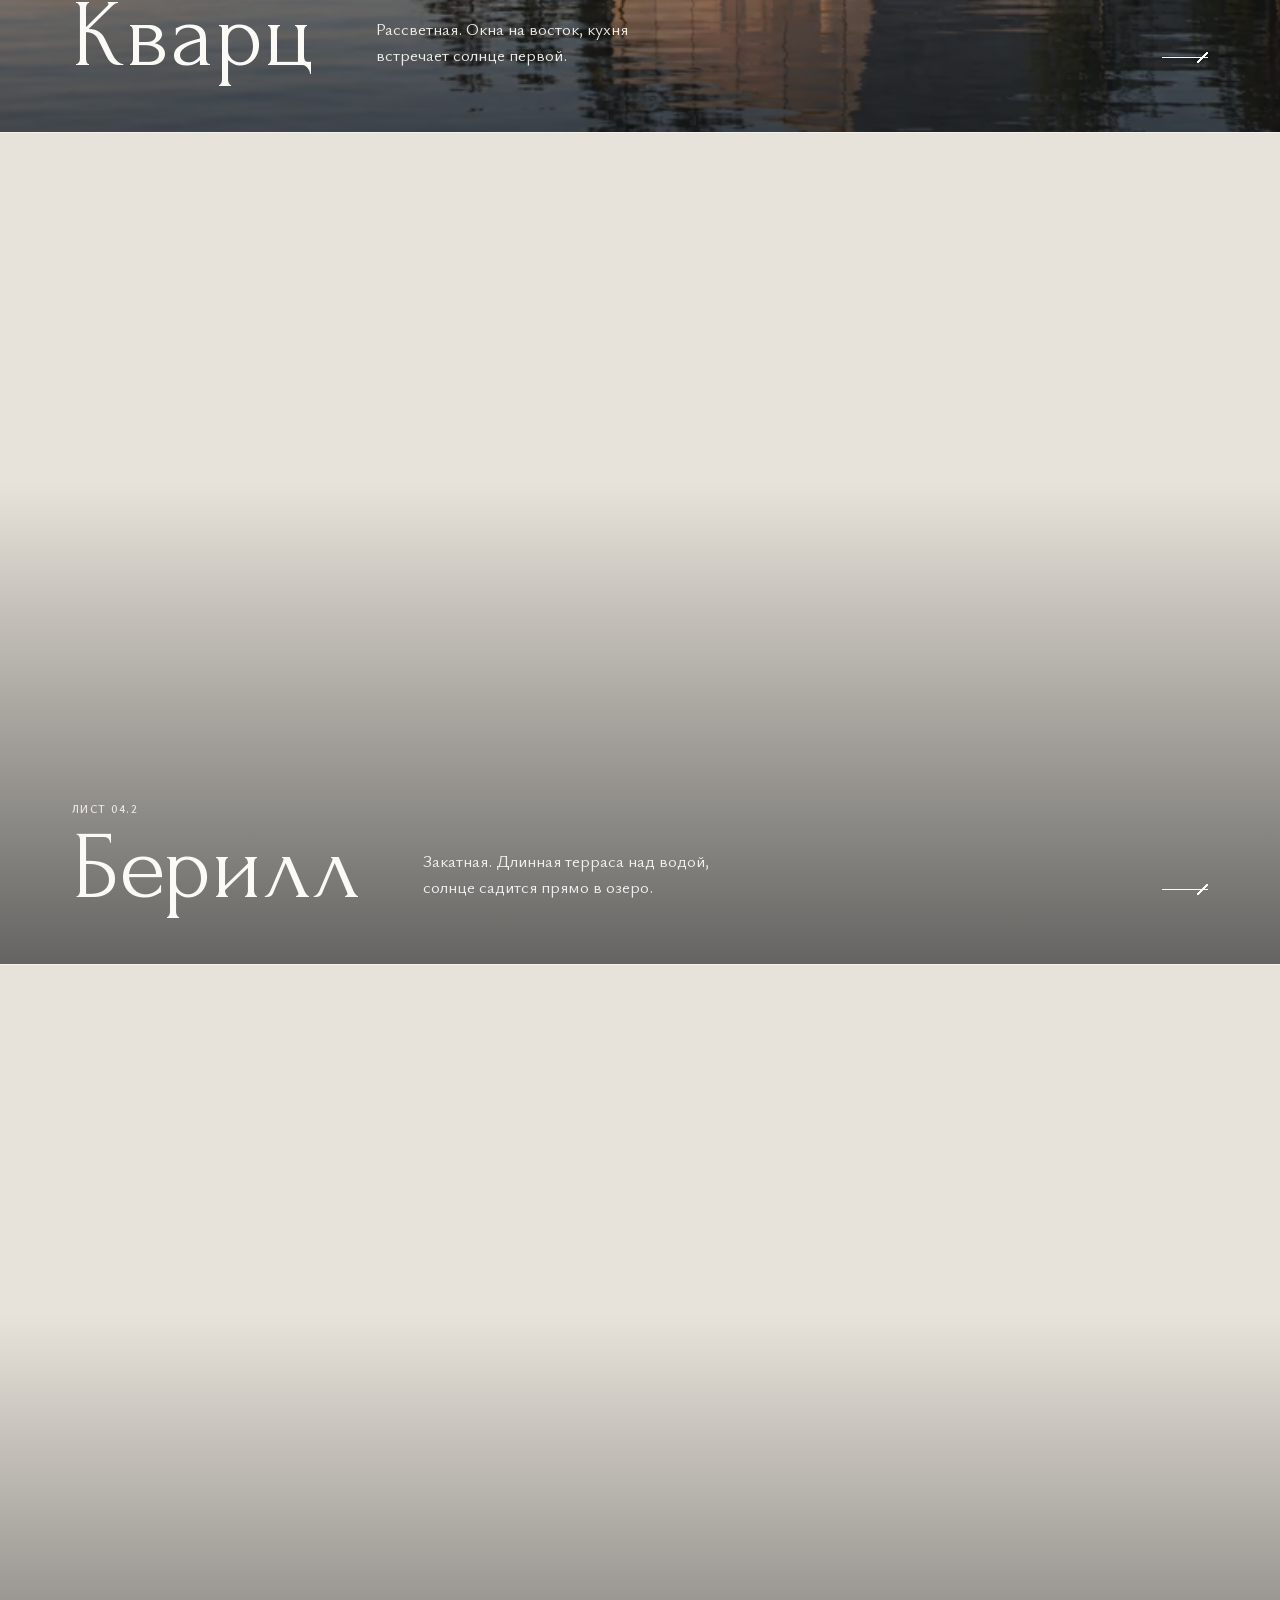
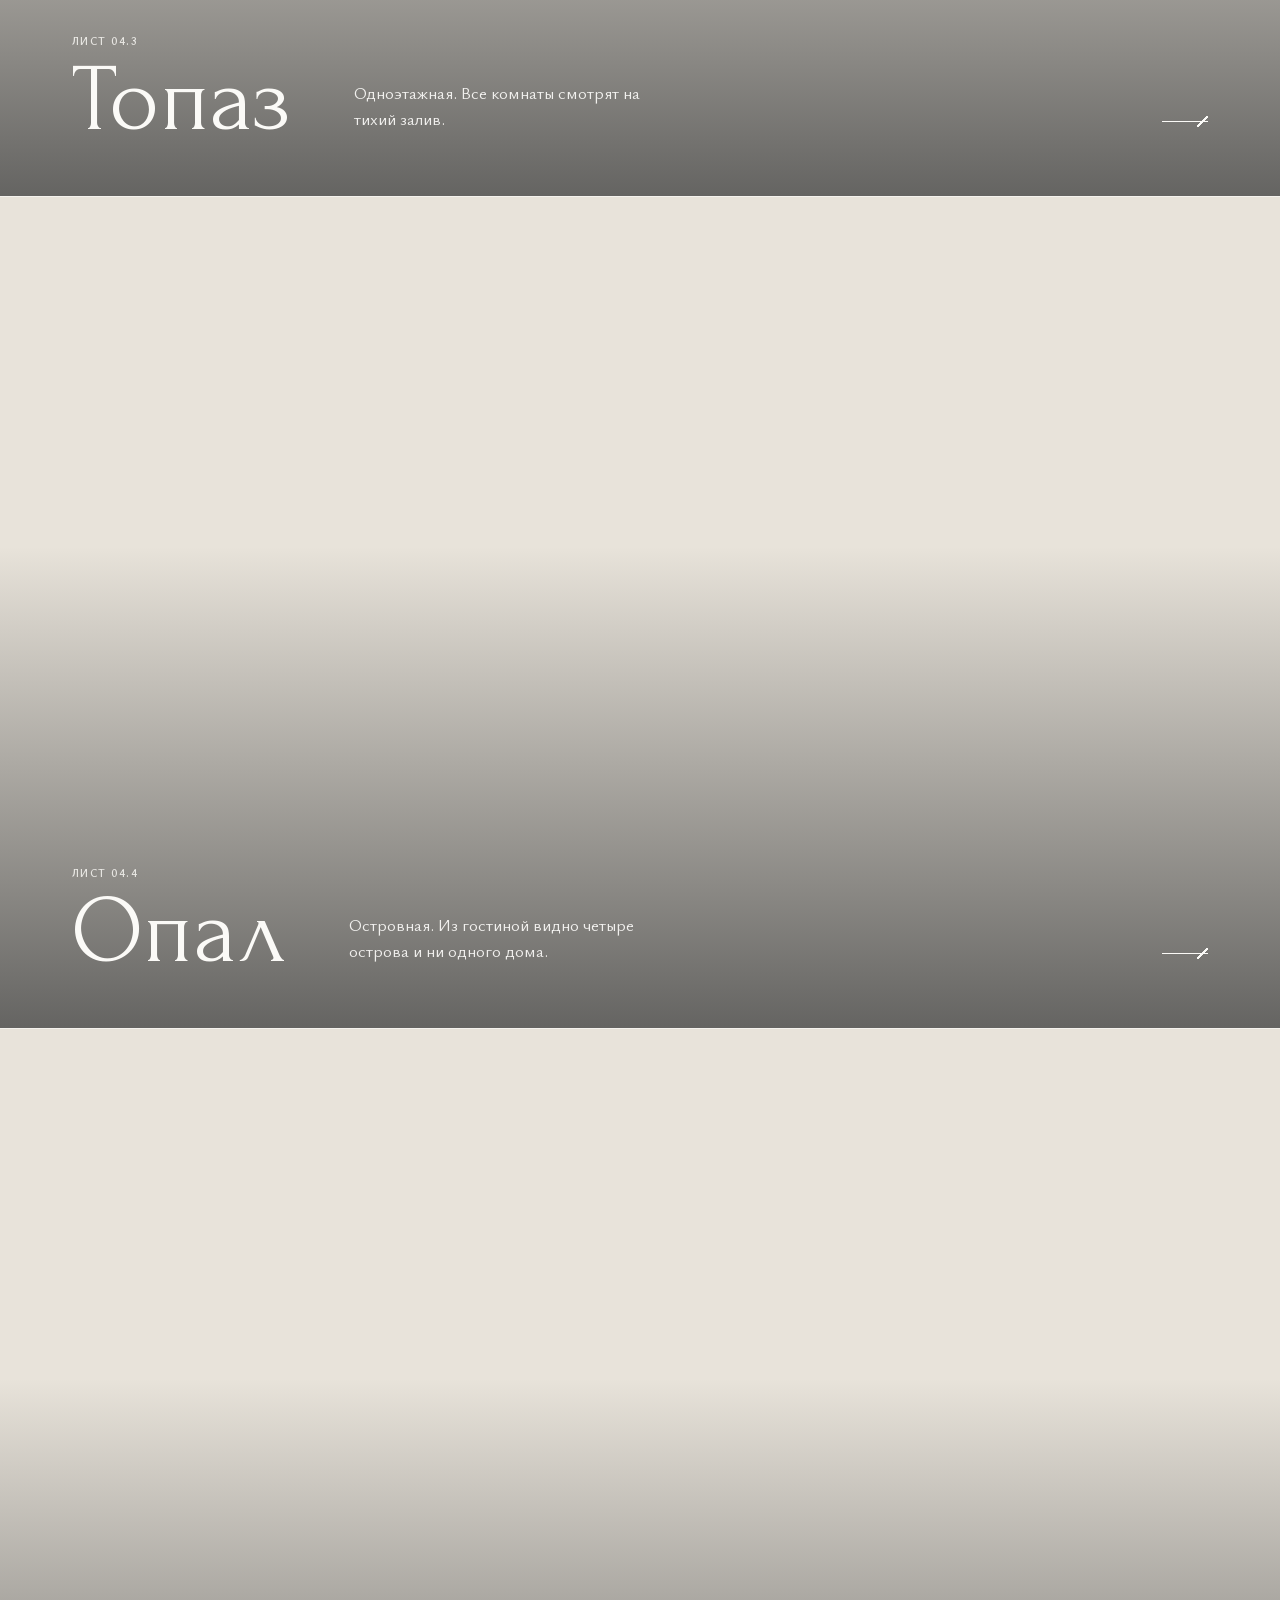
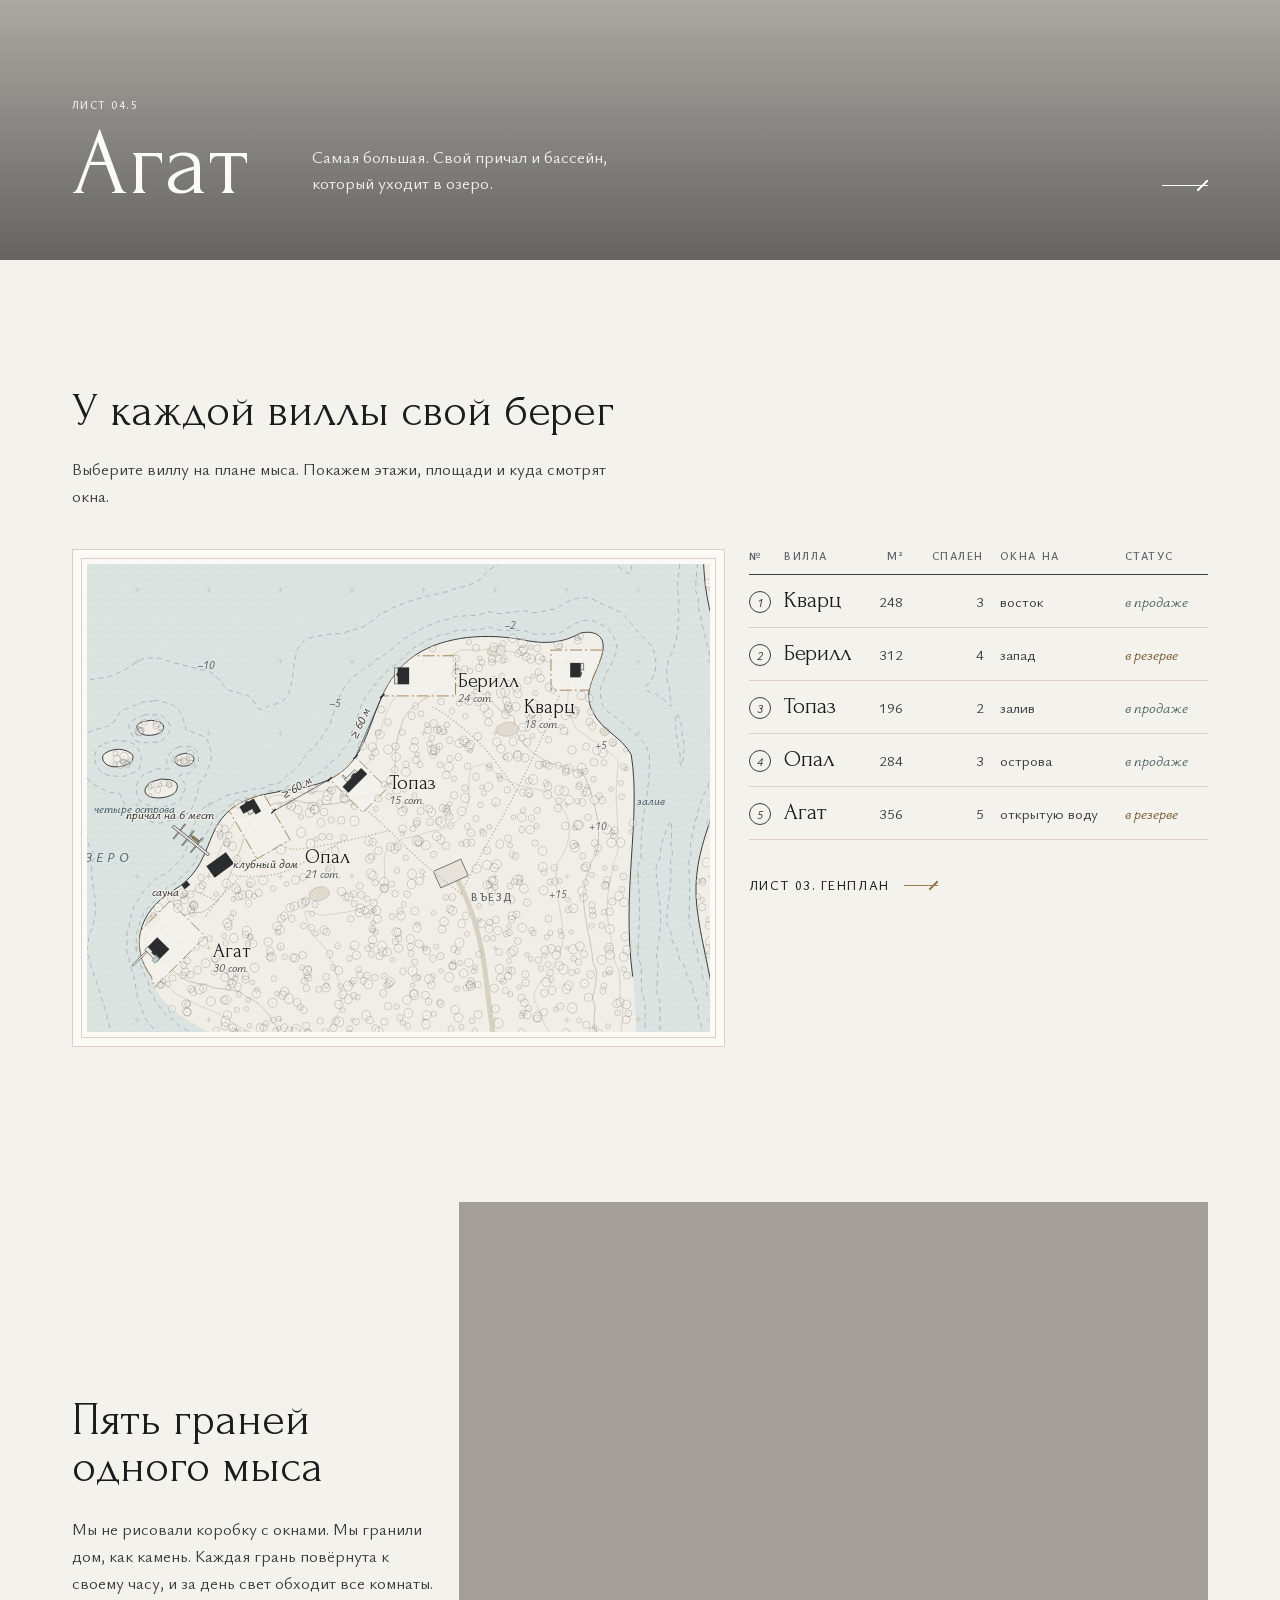
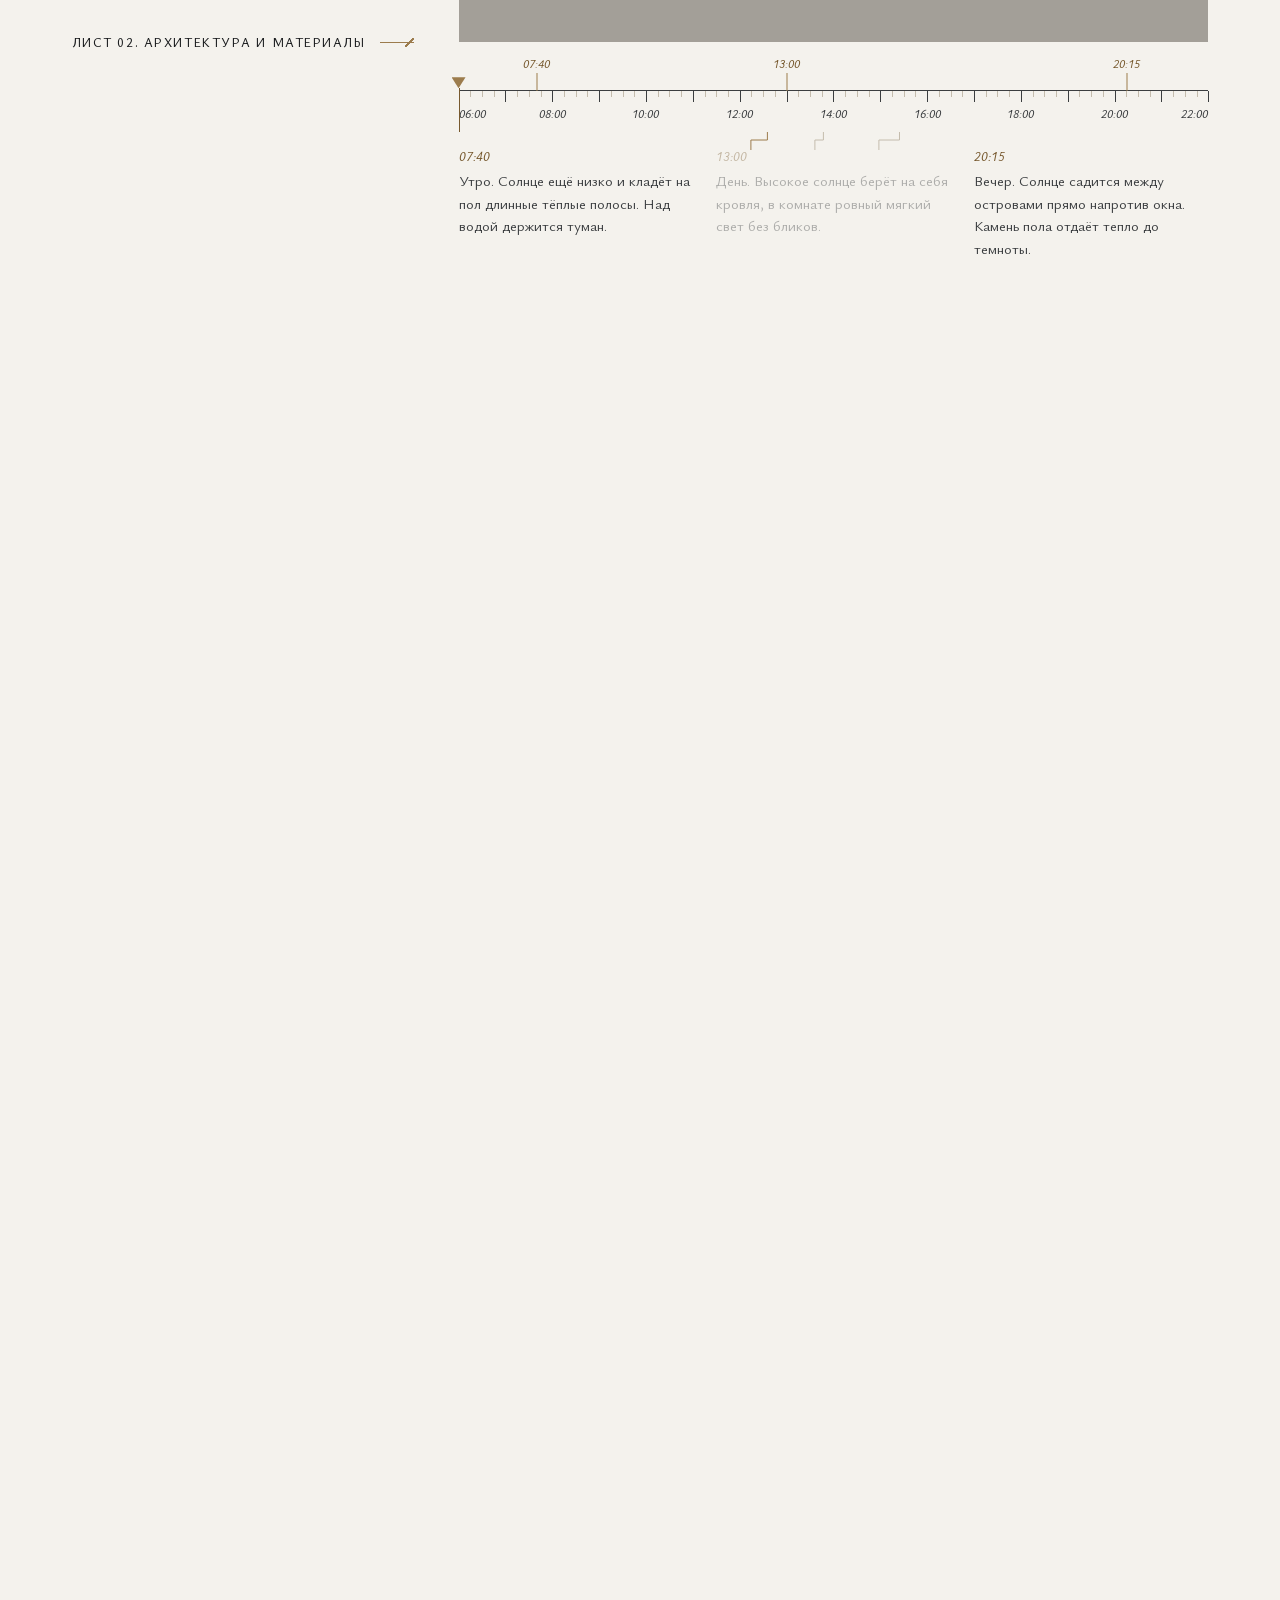
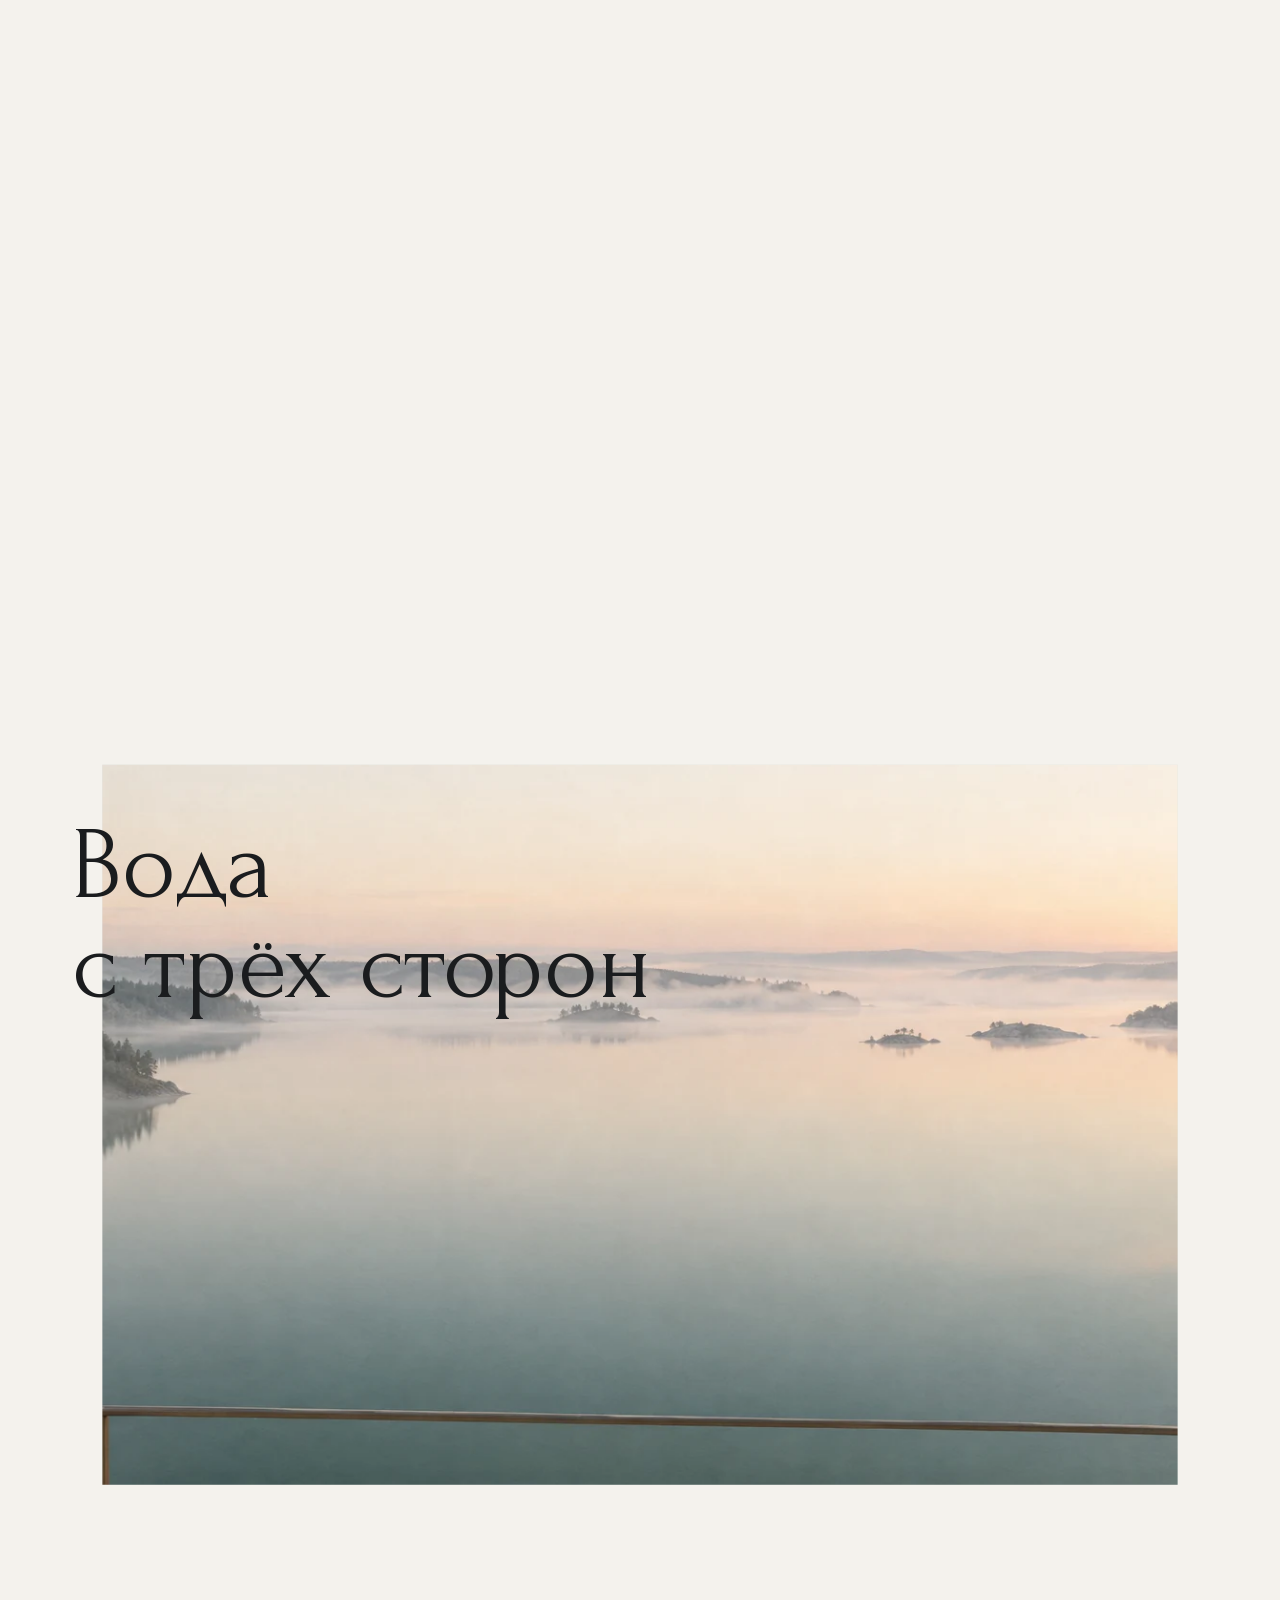
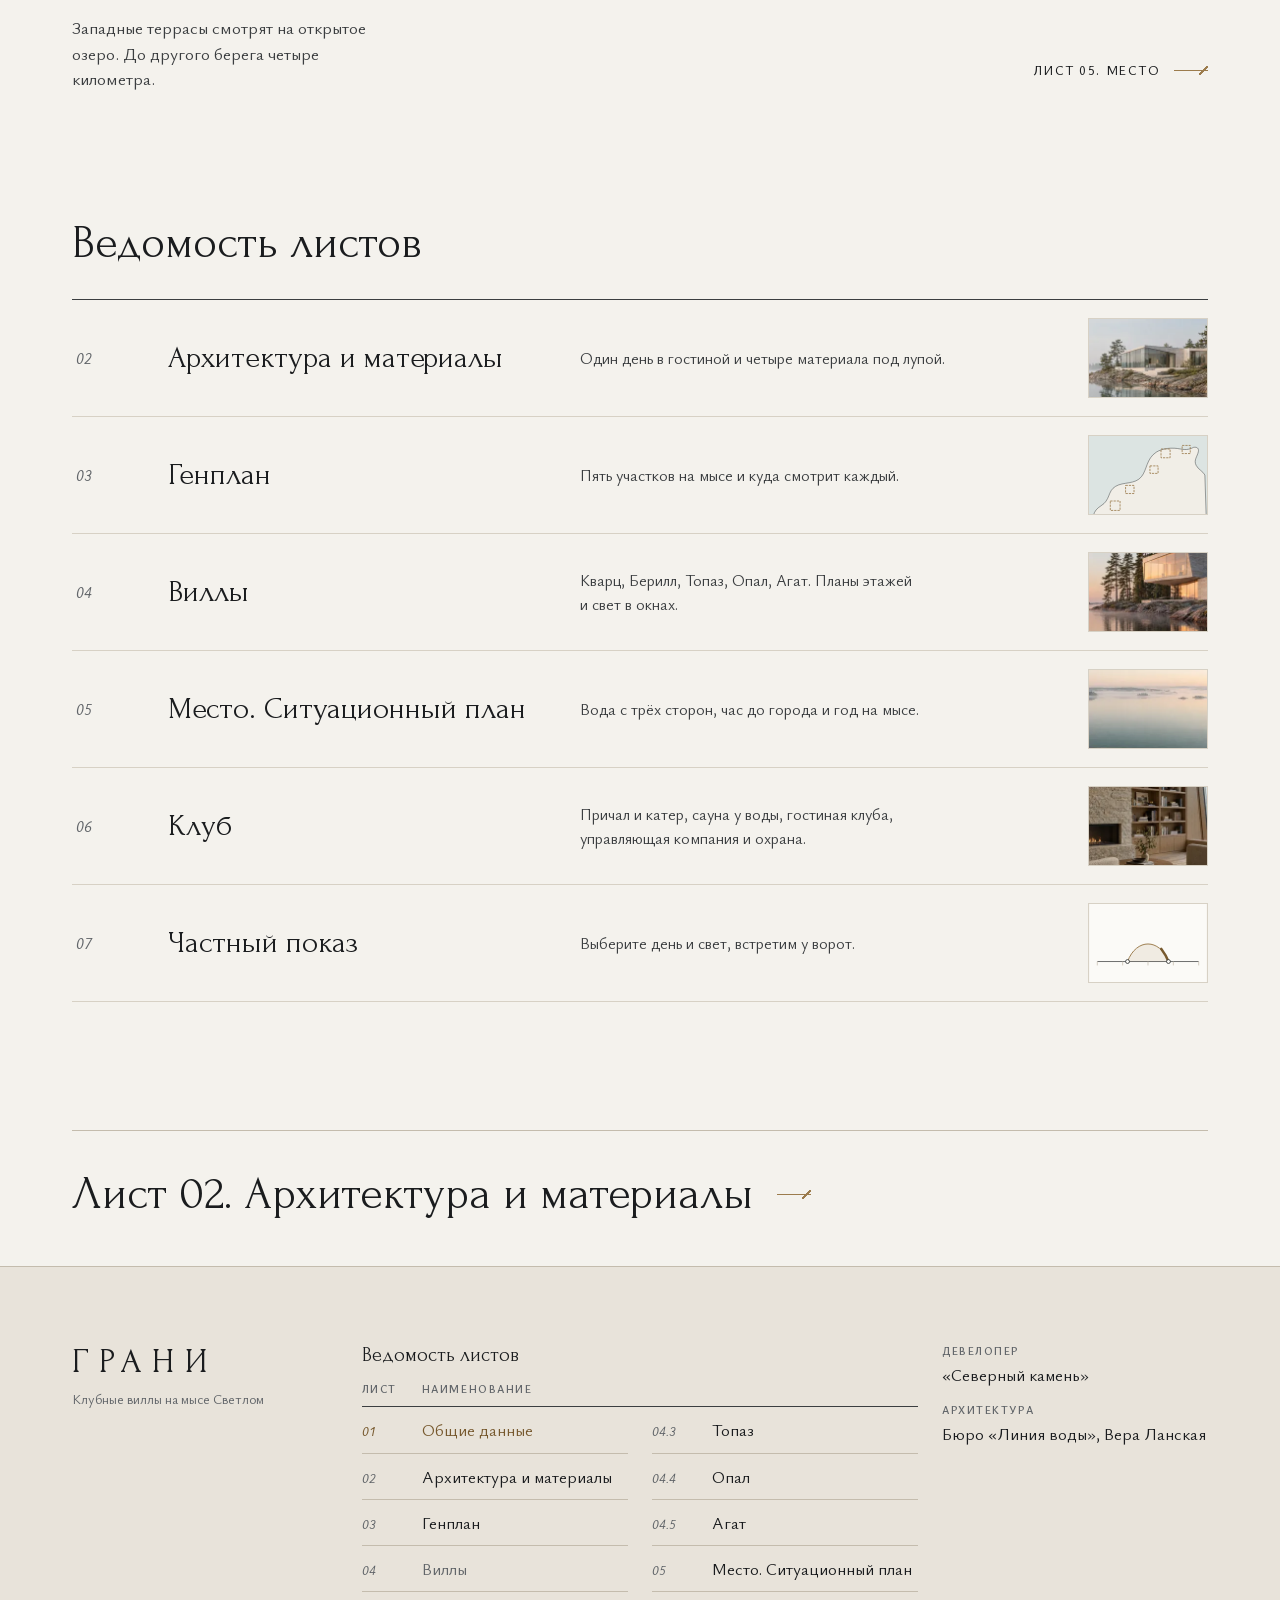
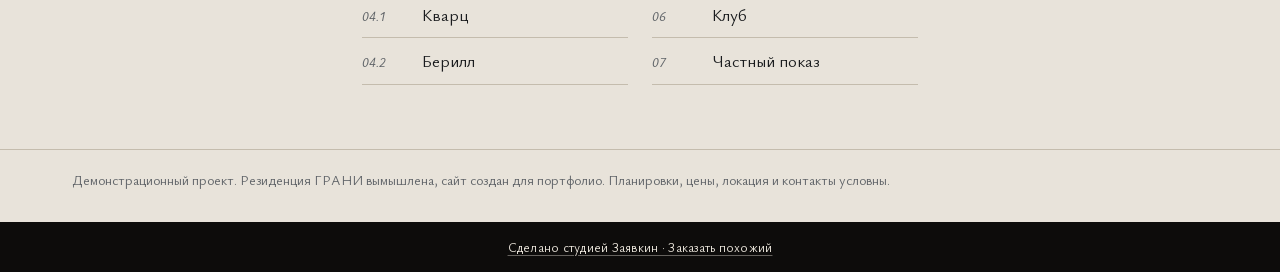
==== commit e6bc7b9f: "Плашка студии Заявкин / контакты студии (29.10)" ====
--- a/index.html
+++ b/index.html
@@ -198,5 +198,8 @@
 <script src="assets/js/ScrollTrigger.min.js" defer></script>
 <script src="assets/js/lenis.min.js" defer></script>
 <script type="module" src="assets/js/pages/glavnaya.js"></script>
+<!-- Плашка студии (слово Саши 29.10). Пока ведёт на /#sajty: после выкладки многостраничника zayavkins.ru сменить на /sajty -->
+<aside class="zv-plashka" aria-label="Студия Заявкин"><a href="https://zayavkins.ru/#sajty">Сделано студией Заявкин · Заказать похожий</a></aside>
+<style>.zv-plashka{position:relative;z-index:5;background:#0D0C0B;color:#E9E4DA;text-align:center;padding:16px;font-size:13px;line-height:1.4;letter-spacing:.02em}.zv-plashka a{color:inherit;text-decoration:underline;text-underline-offset:3px;text-decoration-color:rgba(233,228,218,.4);display:inline-block;padding:12px 4px;margin:-12px 0}.zv-plashka a:hover,.zv-plashka a:focus-visible{text-decoration-color:currentColor}</style>
 </body>
 </html>
--- a/assets/css/pages/glavnaya.css
+++ b/assets/css/pages/glavnaya.css
@@ -12,8 +12,10 @@
 .hero__lead{margin-top:clamp(20px,3vw,32px)}
 .hero__cta{margin-top:clamp(12px,2vw,24px)}
 .hero__foot{margin-top:clamp(28px,5vh,56px);padding-bottom:clamp(28px,5vh,48px);align-items:end;row-gap:32px}
-.hero__chain{grid-column:1/10}
-.hero__foot .stamp{grid-column:10/13}
+.hero__chain{grid-column:1/9}
+.hero__foot .stamp{grid-column:9/13}
+.hero__foot .stamp dd{white-space:nowrap} /* координаты в одну строку (Саша, 27.10) */
+@media (max-width:420px){.hero__foot .stamp dd{font-size:12px}}
 /* дуга солнца под кристаллом */
 .sunarc{grid-column:8/13;align-self:end}
 .sunarc__svg{width:100%;height:auto;overflow:visible}
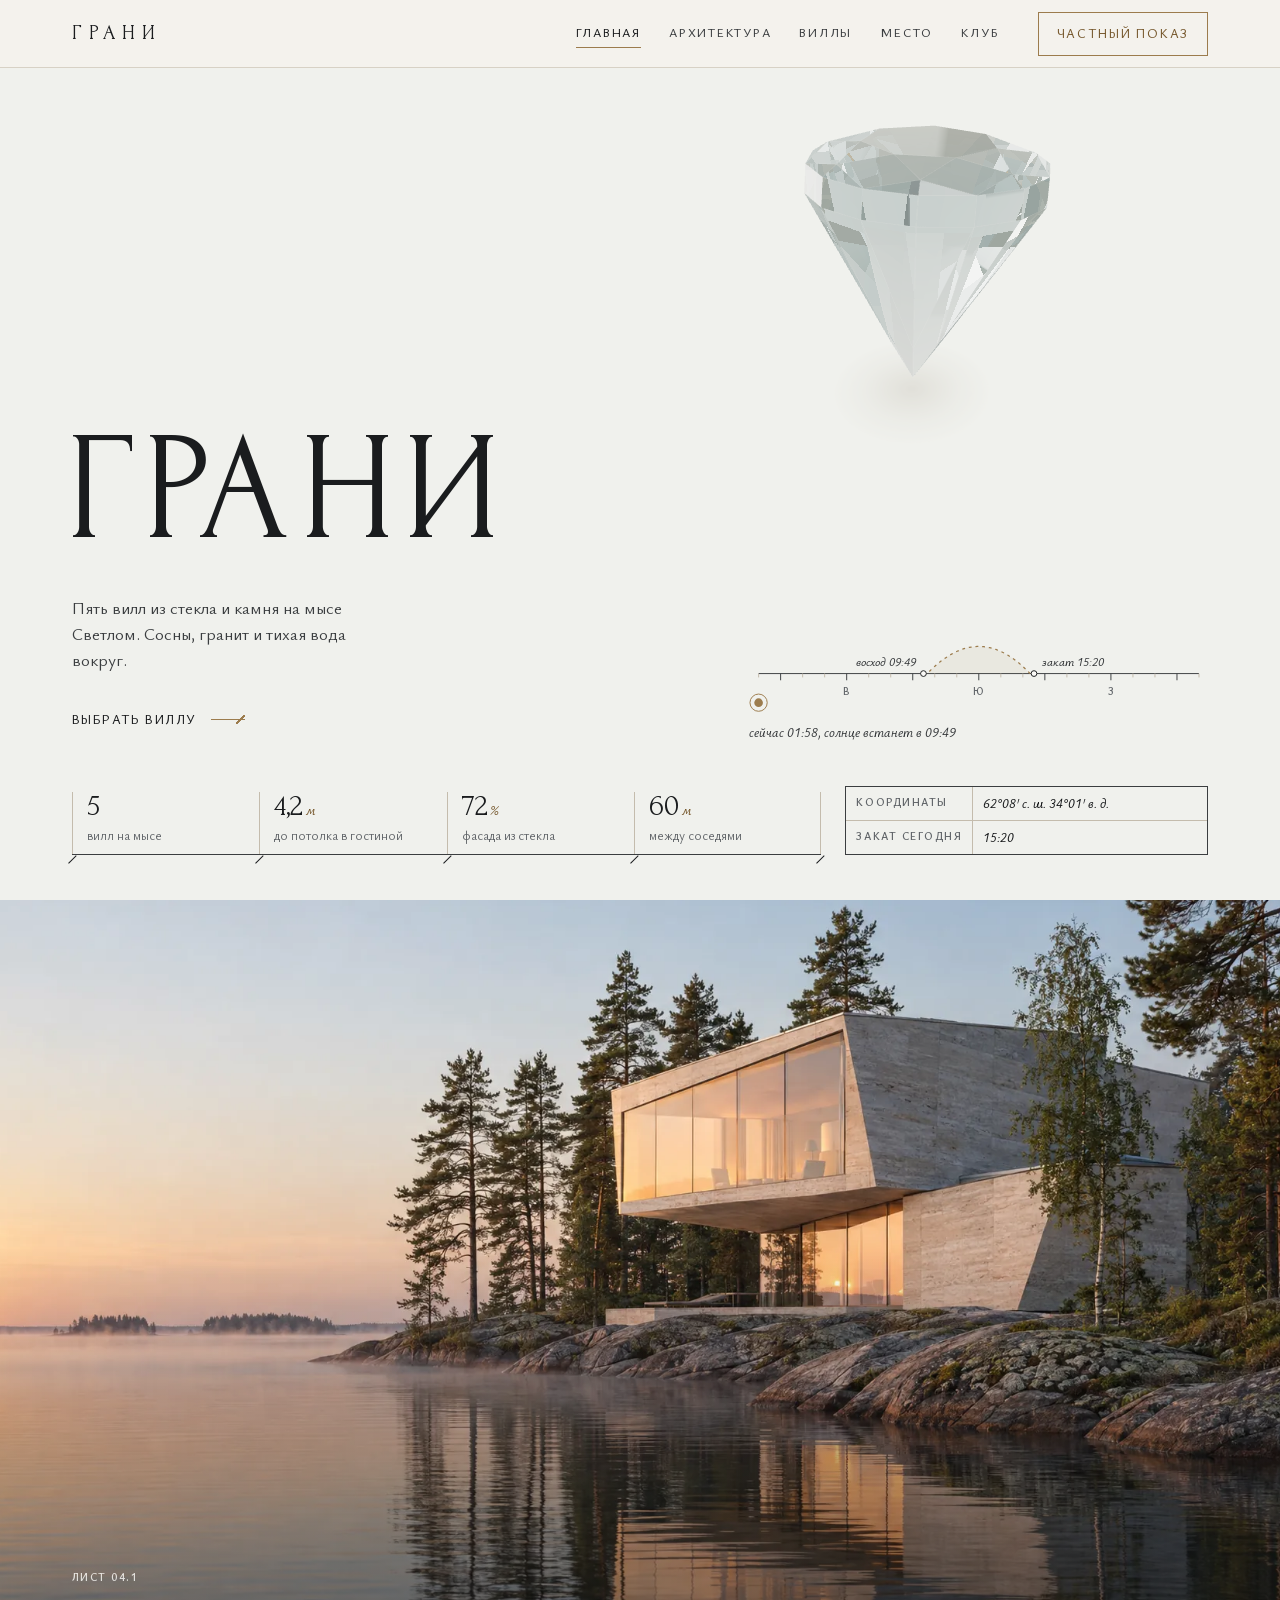
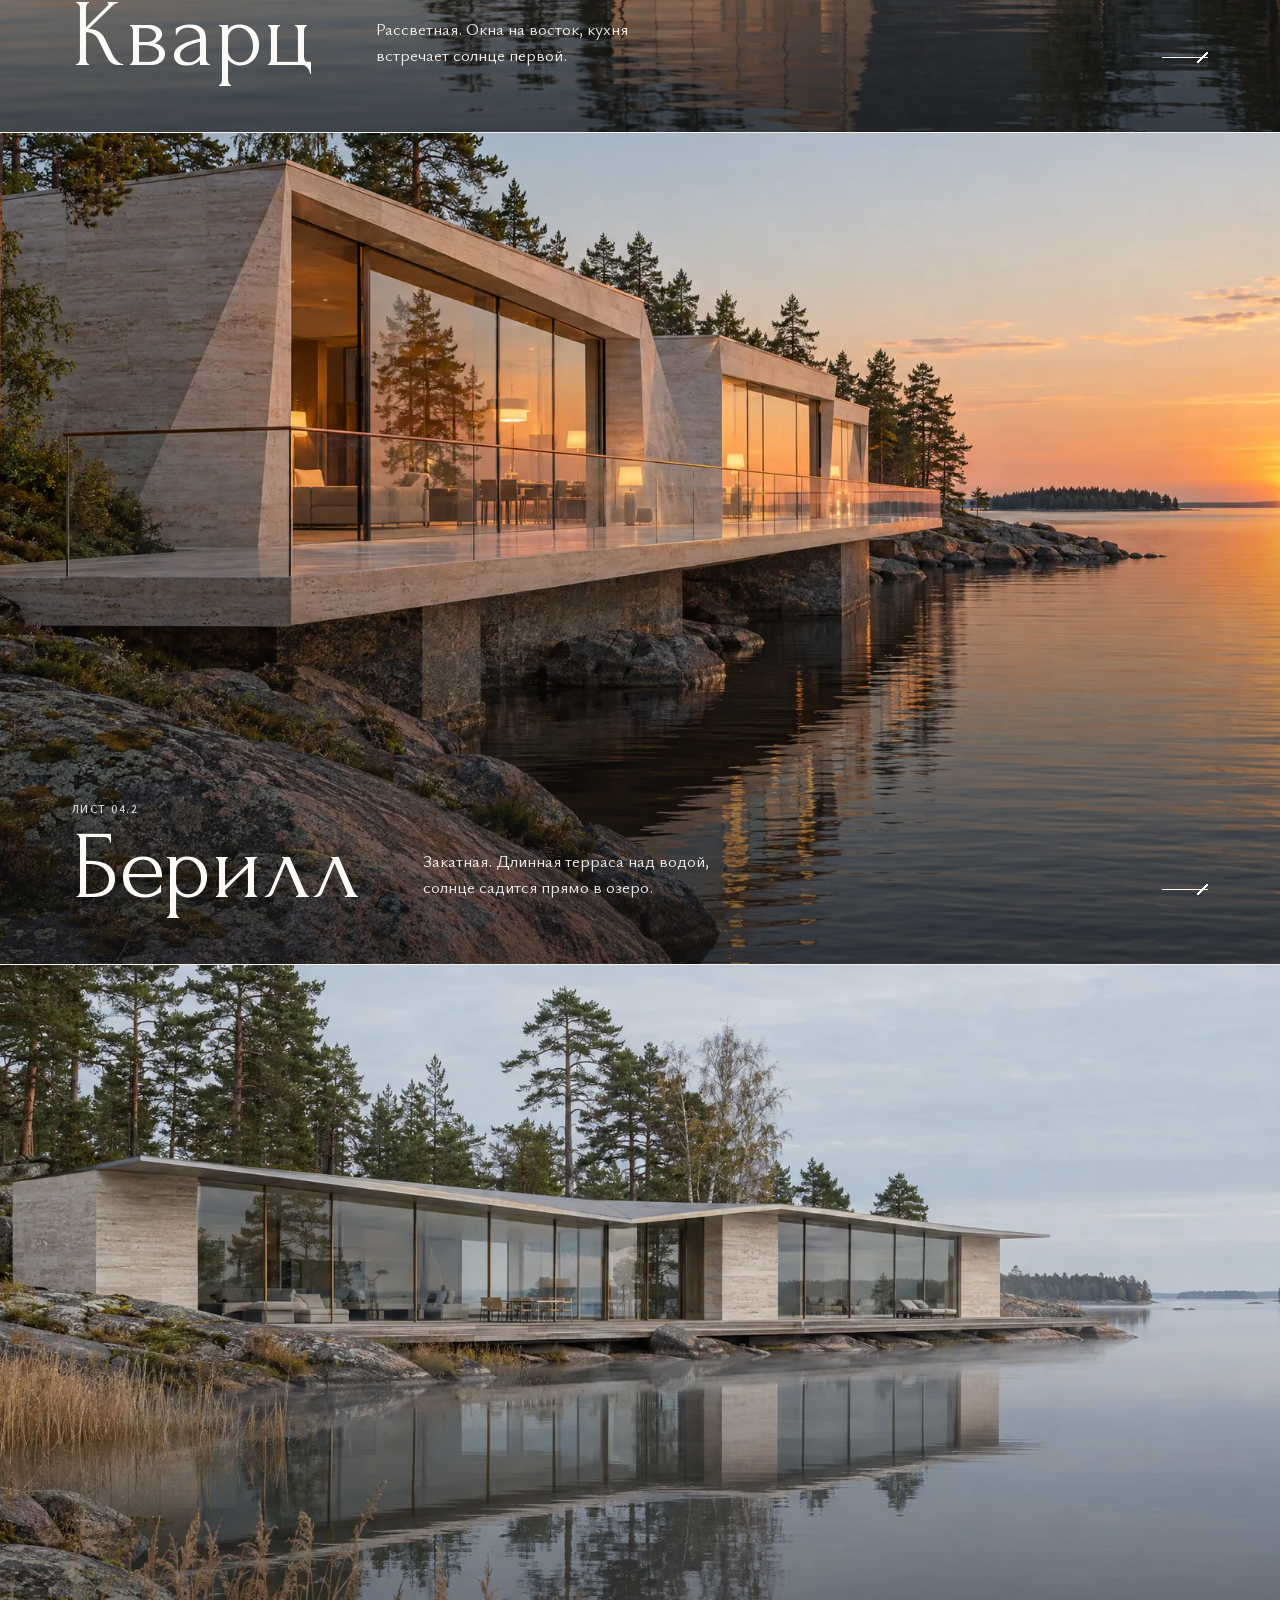
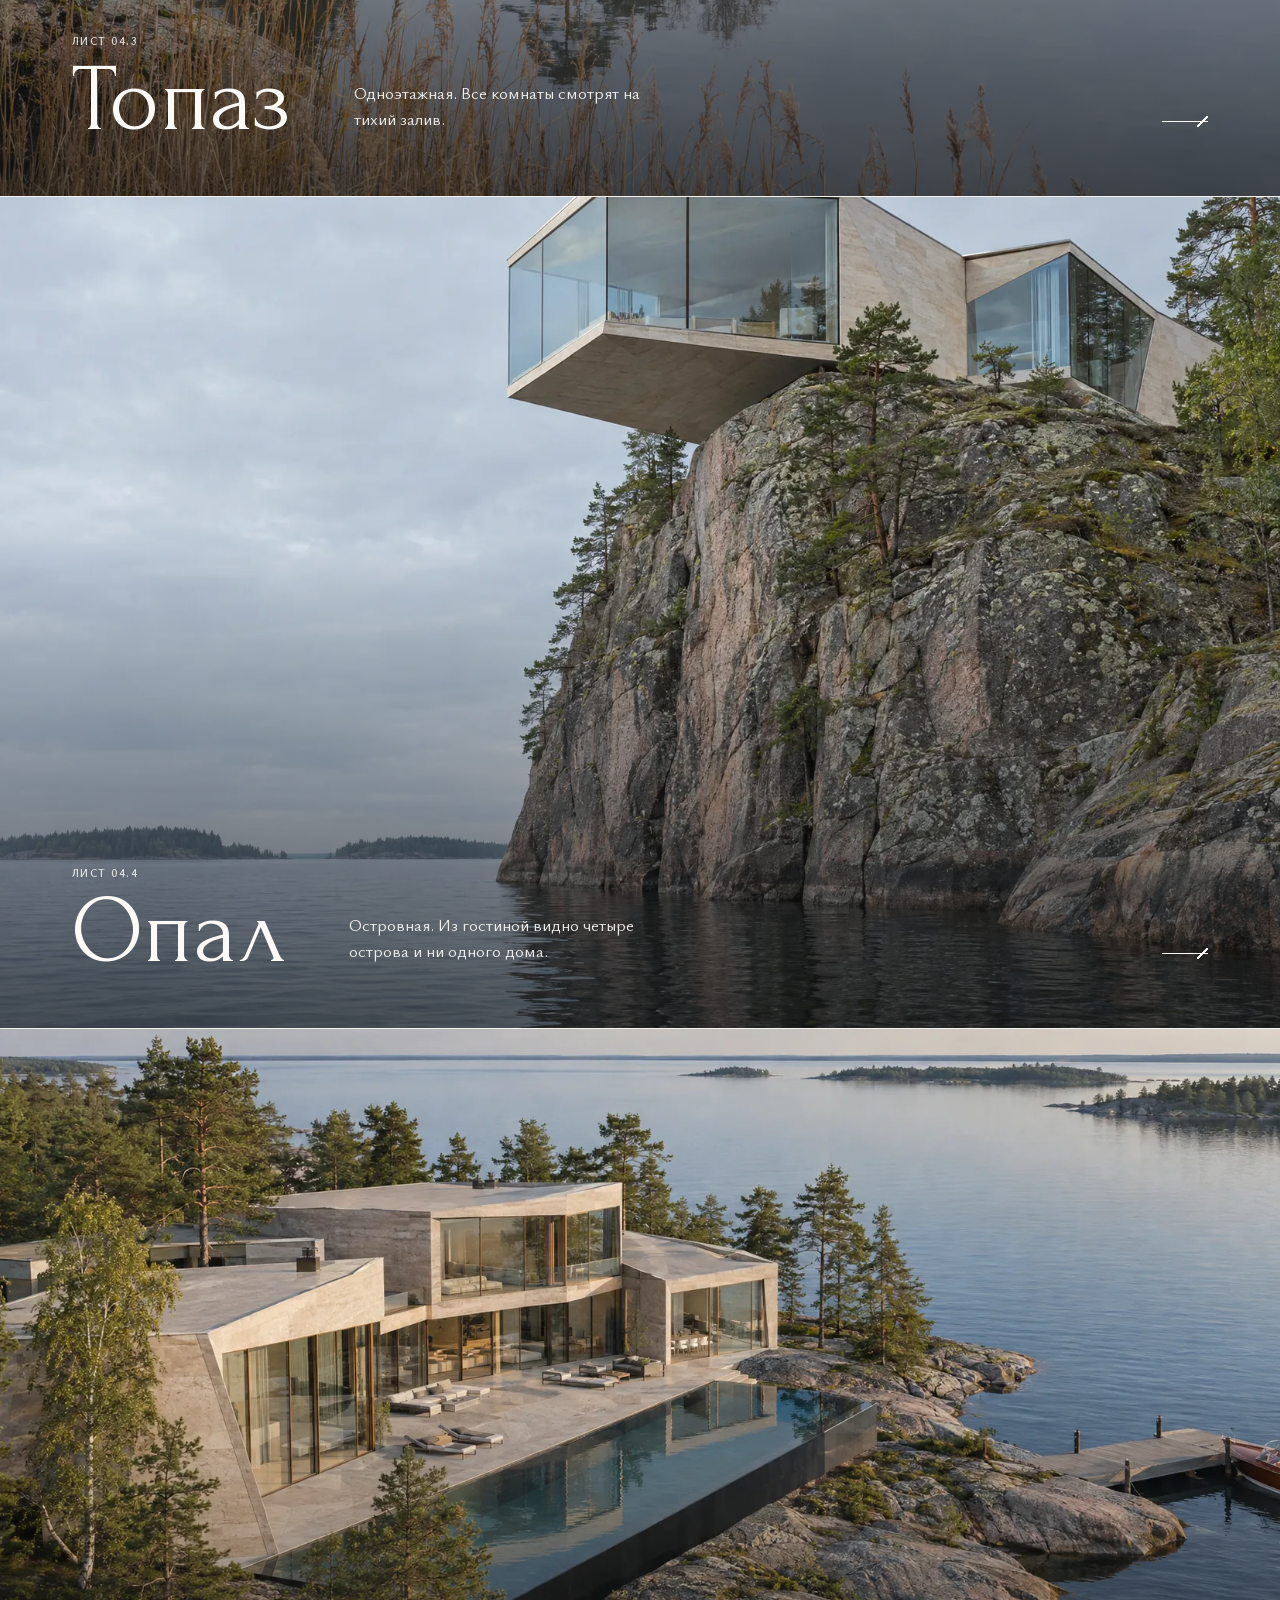
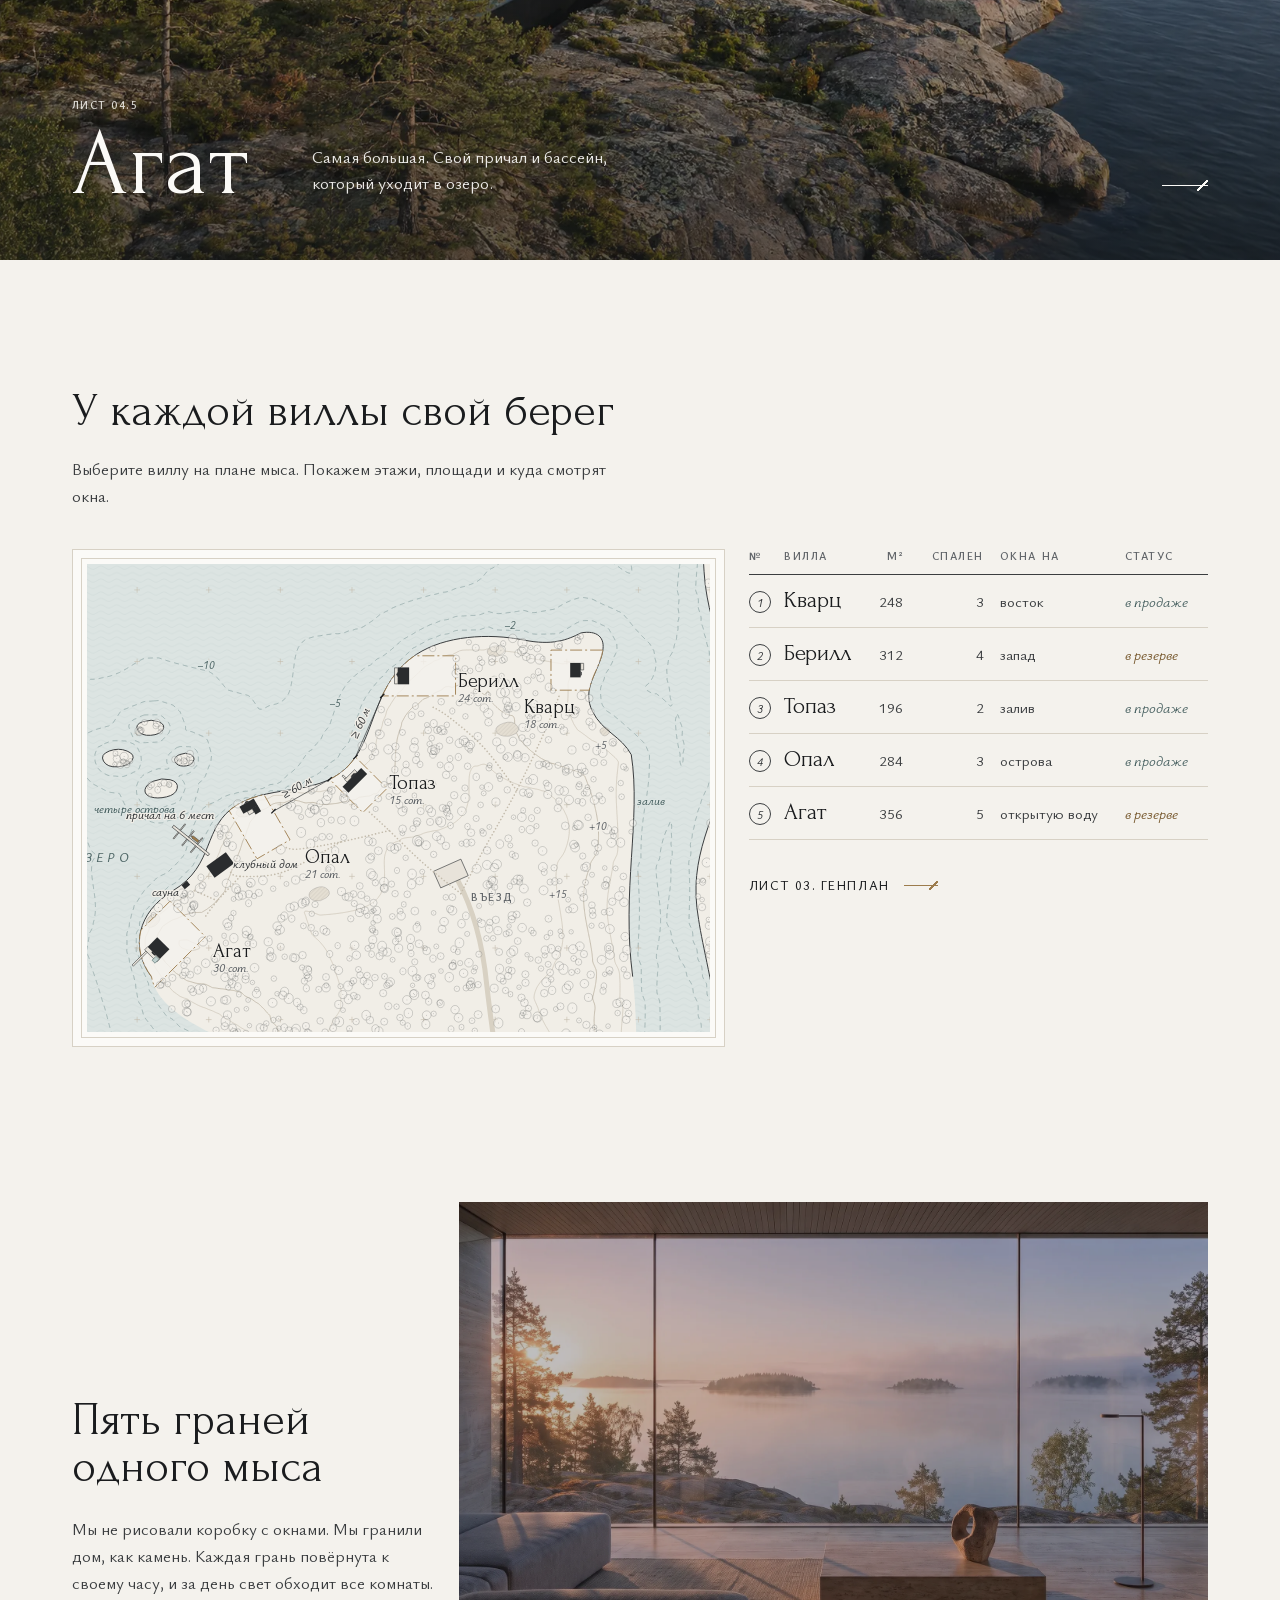
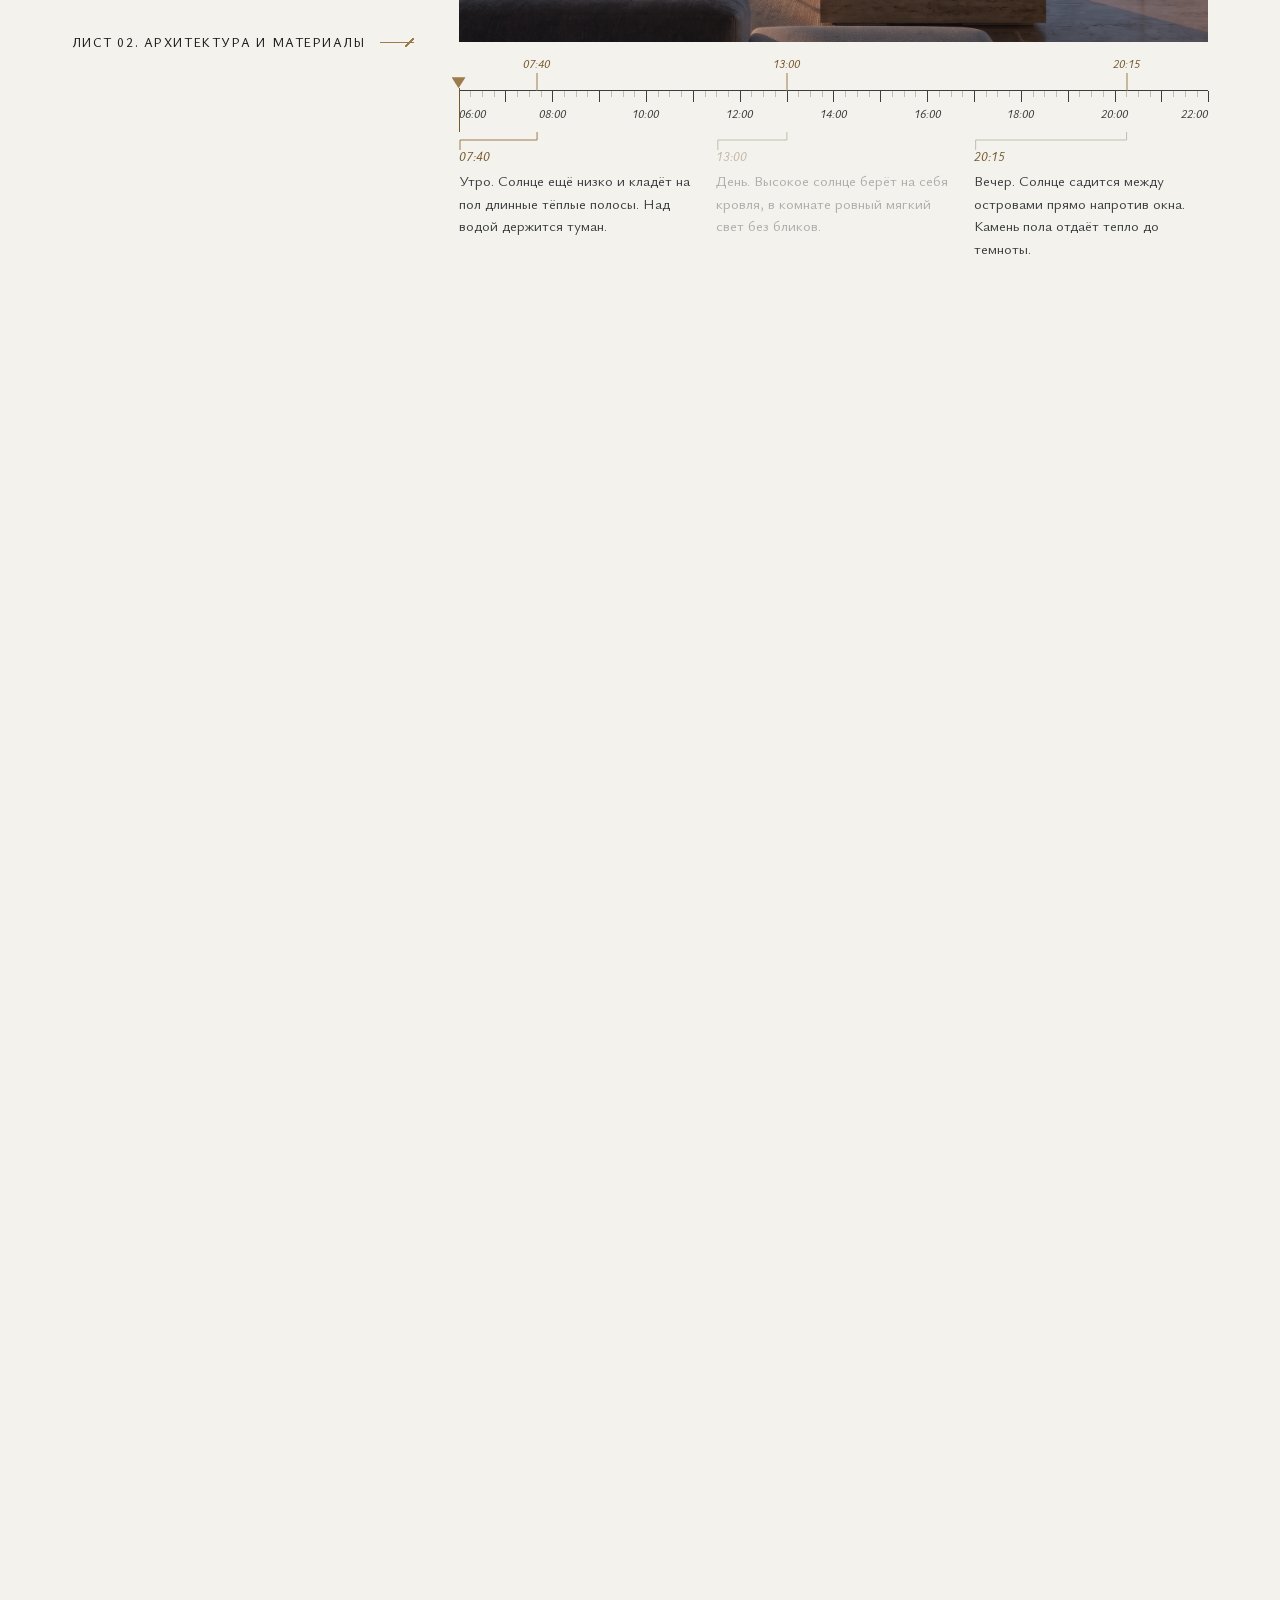
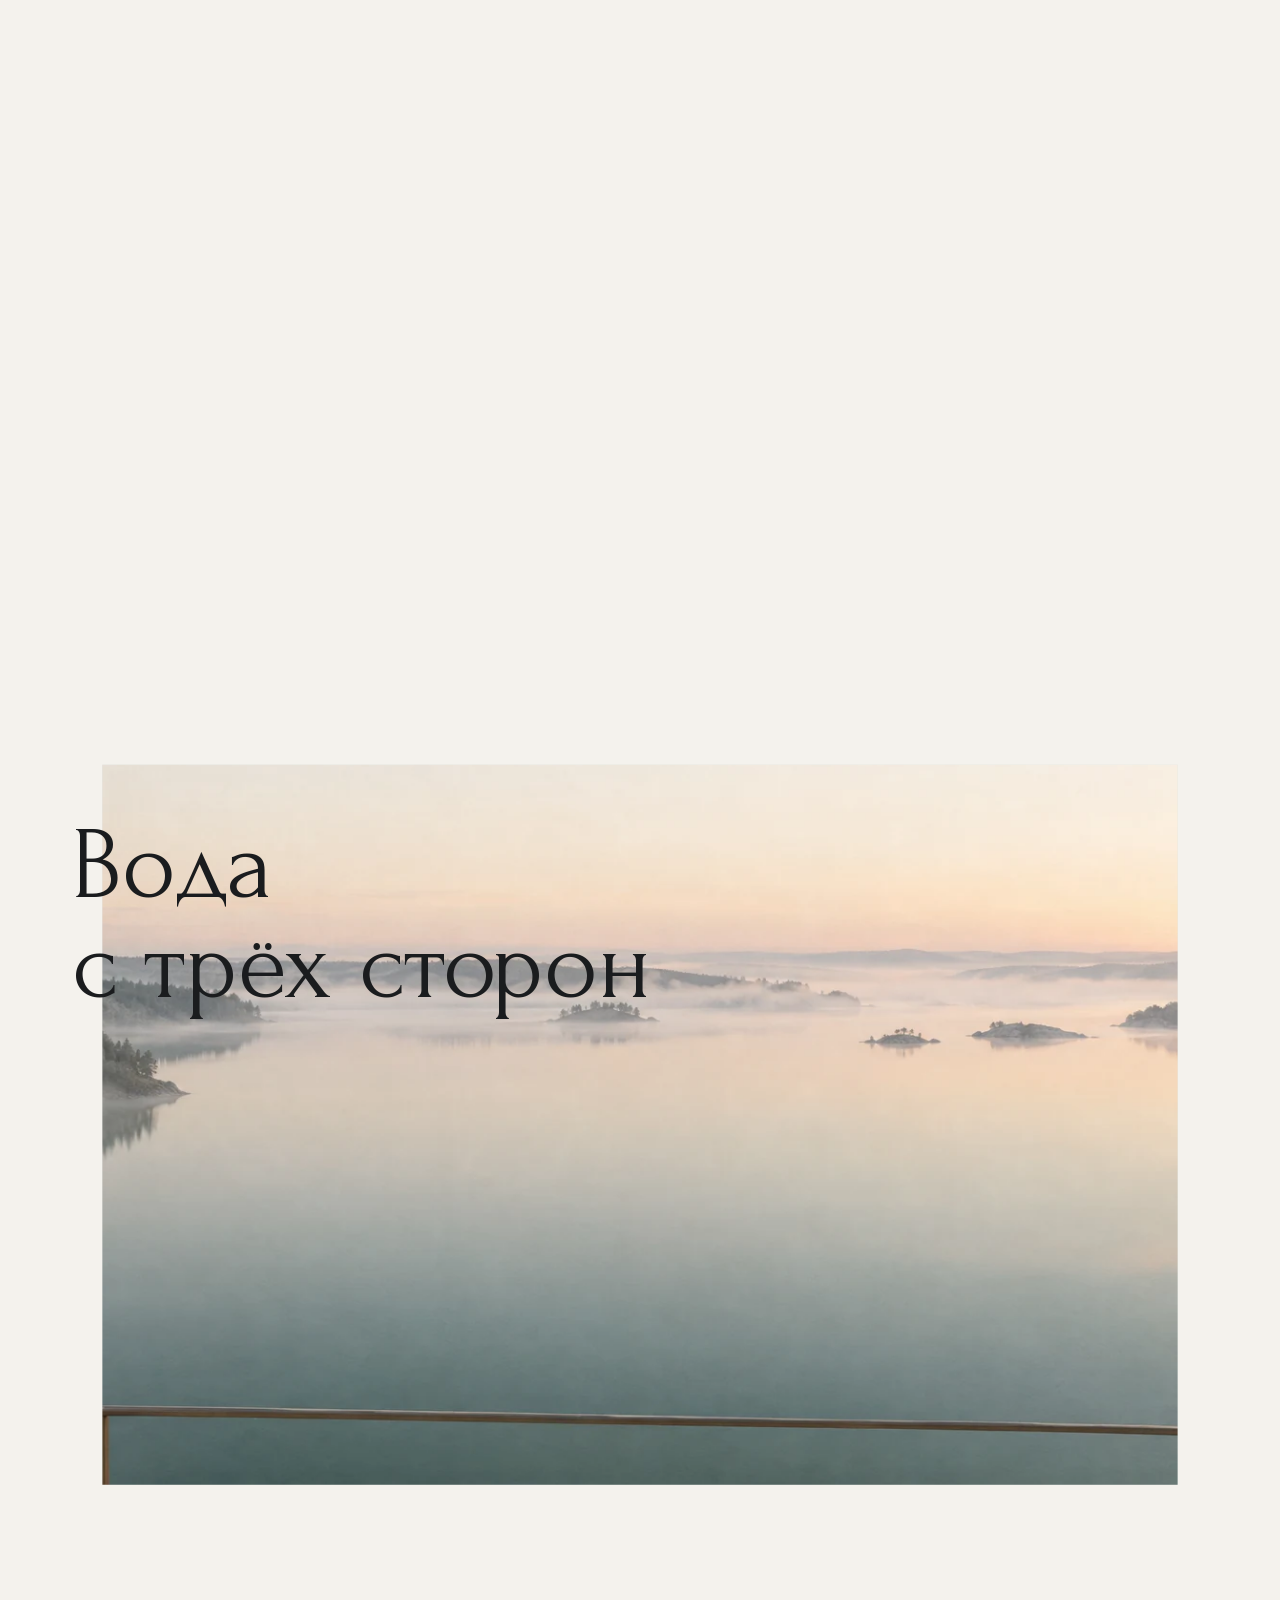
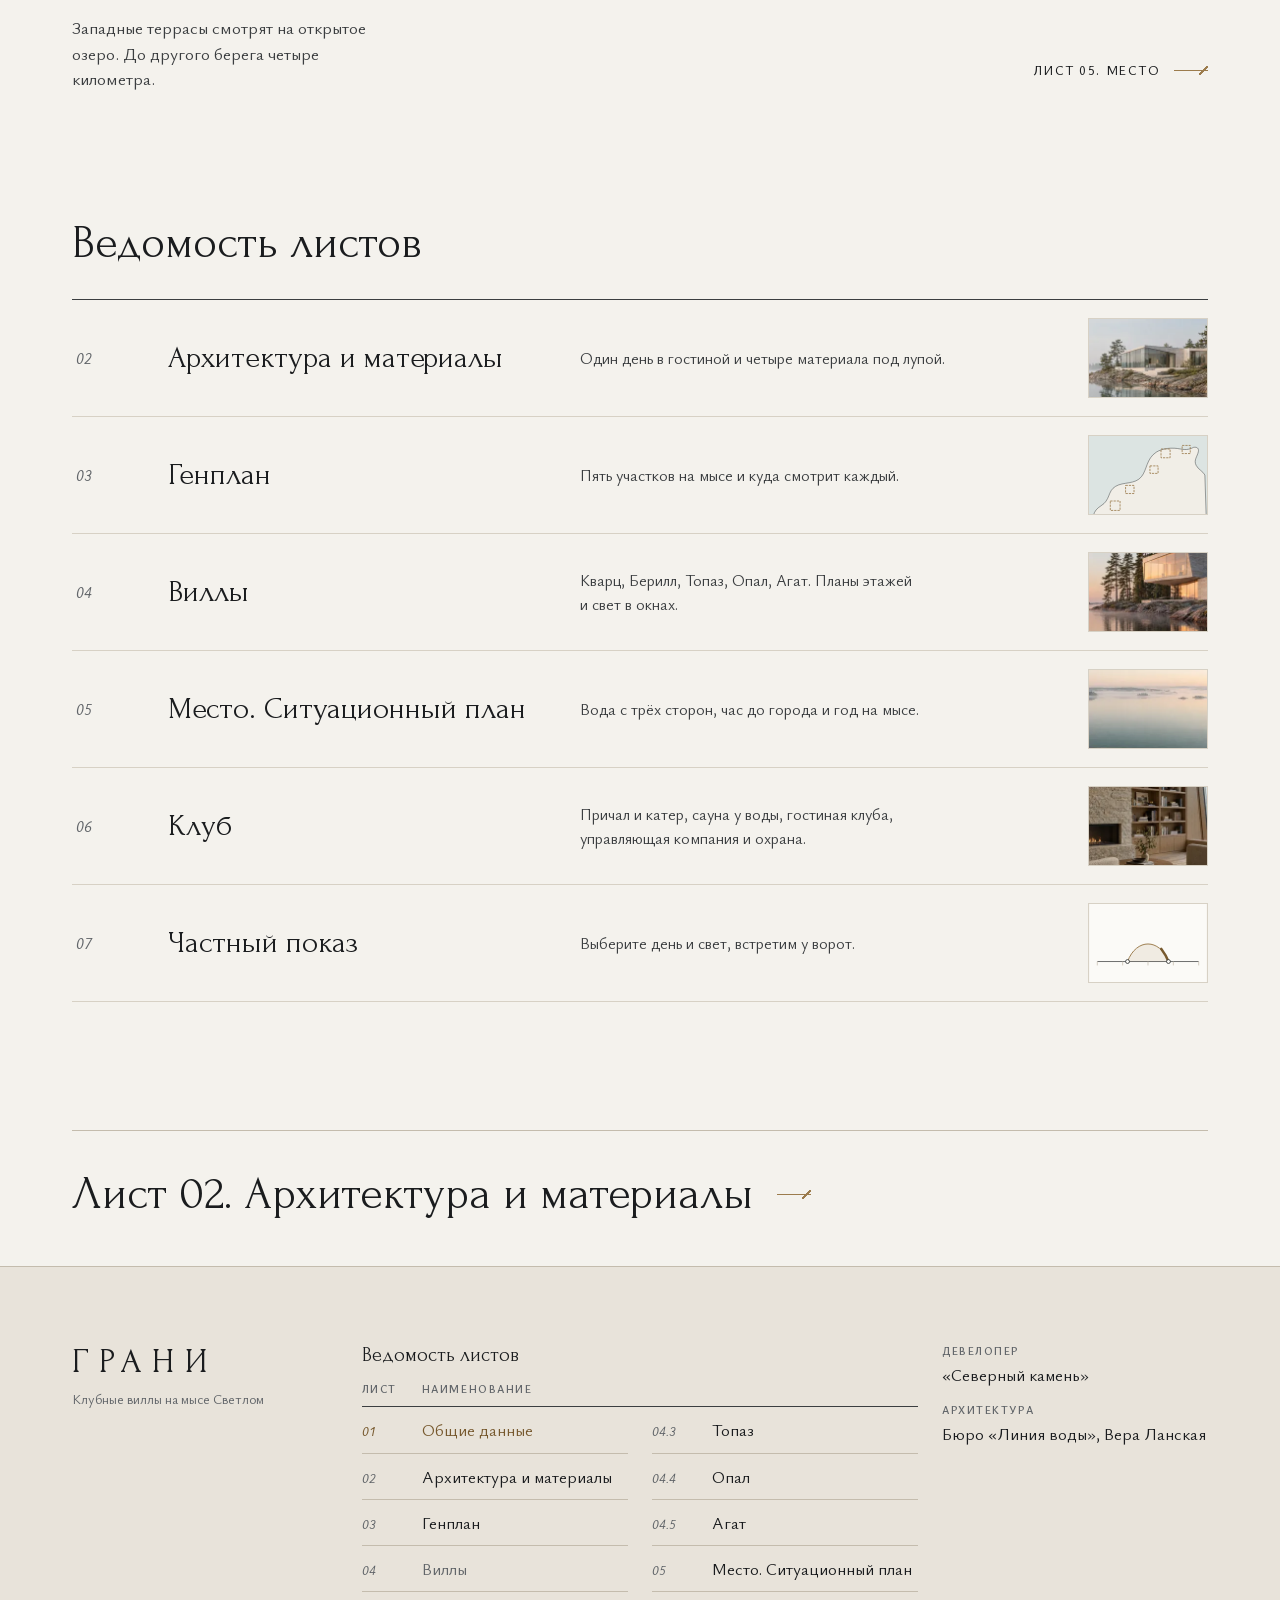
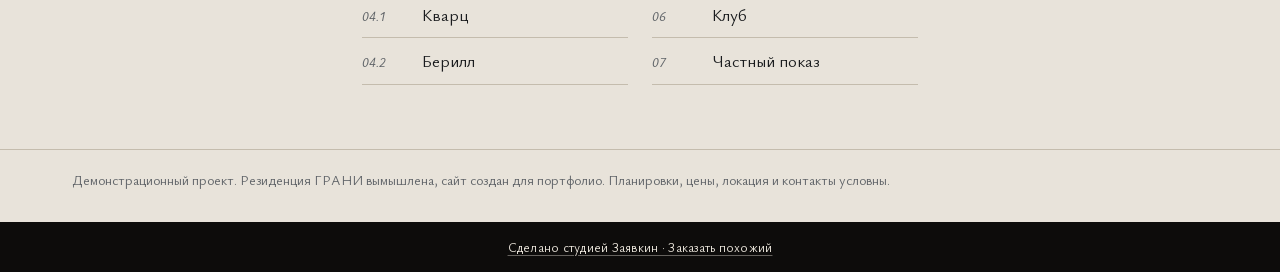
==== commit d9d65a28: "Плашка ведёт на zayavkins.ru/sajty, noindex (29.10)" ====
--- a/index.html
+++ b/index.html
@@ -2,6 +2,7 @@
 <html lang="ru">
 <head>
 <meta charset="utf-8">
+<meta name="robots" content="noindex">
 <meta name="viewport" content="width=device-width, initial-scale=1">
 <title>ГРАНИ · клубные виллы у воды</title>
 <meta name="description" content="ГРАНИ. Пять вилл из стекла и камня на мысе Светлом. Демо-проект для портфолио.">
@@ -198,8 +199,8 @@
 <script src="assets/js/ScrollTrigger.min.js" defer></script>
 <script src="assets/js/lenis.min.js" defer></script>
 <script type="module" src="assets/js/pages/glavnaya.js"></script>
-<!-- Плашка студии (слово Саши 29.10). Пока ведёт на /#sajty: после выкладки многостраничника zayavkins.ru сменить на /sajty -->
-<aside class="zv-plashka" aria-label="Студия Заявкин"><a href="https://zayavkins.ru/#sajty">Сделано студией Заявкин · Заказать похожий</a></aside>
+<!-- Плашка студии (слово Саши 29.10). Ведёт на https://zayavkins.ru/sajty (живёт с многостраничником). На github.io до выкладки стоит /#sajty -->
+<aside class="zv-plashka" aria-label="Студия Заявкин"><a href="https://zayavkins.ru/sajty">Сделано студией Заявкин · Заказать похожий</a></aside>
 <style>.zv-plashka{position:relative;z-index:5;background:#0D0C0B;color:#E9E4DA;text-align:center;padding:16px;font-size:13px;line-height:1.4;letter-spacing:.02em}.zv-plashka a{color:inherit;text-decoration:underline;text-underline-offset:3px;text-decoration-color:rgba(233,228,218,.4);display:inline-block;padding:12px 4px;margin:-12px 0}.zv-plashka a:hover,.zv-plashka a:focus-visible{text-decoration-color:currentColor}</style>
 </body>
 </html>
